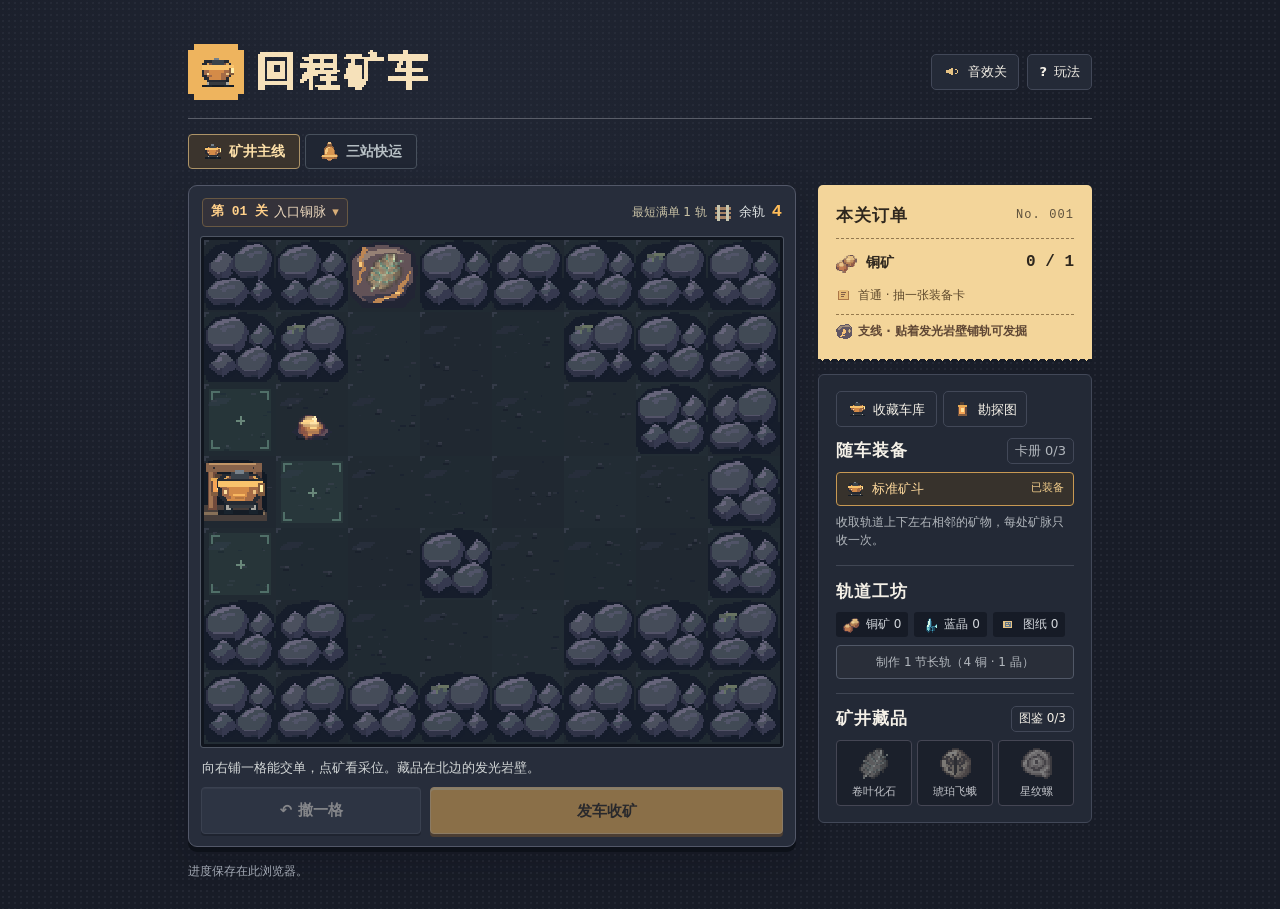
==== outputs/回程矿车.html @ 58f31380 "发布回程矿车手机版与微信双入口" ====
<!doctype html>
<html lang="zh-CN">
<head>
<meta charset="utf-8">
<meta name="viewport" content="width=device-width,initial-scale=1,viewport-fit=cover">
<meta name="theme-color" content="#181c27">
<title>回程矿车 · 像素采矿小游戏</title>
<style>
:root{color-scheme:dark;--bg:#181c27;--panel:#232936;--edge:#424858;--paper:#f3d59a;--ink:#2e271e;--amber:#ffbd59;--muted:#b2b7bd;--soft:#dee2e2;--blue:#81dbe1;--mono:"SFMono-Regular",Consolas,"Liberation Mono",monospace}
*{box-sizing:border-box}
body{margin:0;min-height:100vh;background-color:var(--bg);background-image:radial-gradient(ellipse at 33% 15%,#30384a60,transparent 60%),radial-gradient(#818a9b19 .8px,transparent .8px);background-size:auto,6px 6px;color:#f4f0e7;font:15px/1.55 system-ui,-apple-system,"PingFang SC","Microsoft YaHei",sans-serif}
button{font:inherit;color:inherit;cursor:pointer;-webkit-tap-highlight-color:transparent}
button:focus-visible,canvas[tabindex]:focus-visible{outline:3px solid var(--blue);outline-offset:3px}
button:disabled{cursor:default}
.wrap{max-width:980px;margin:auto;padding:clamp(15px,3vw,40px) clamp(14px,3.3vw,38px) 28px}
.mast{display:flex;align-items:center;gap:18px;justify-content:space-between;margin-bottom:23px;padding-bottom:18px;border-bottom:1px solid #595d68}
.brand{display:flex;align-items:center;gap:12px;min-width:0}
.crest{background:#eeb45e;width:56px;height:56px;display:grid;place-items:center;box-shadow:3px 3px 0 #080b14;clip-path:polygon(0 6px,6px 6px,6px 0,calc(100% - 6px) 0,calc(100% - 6px) 6px,100% 6px,100% calc(100% - 6px),calc(100% - 6px) calc(100% - 6px),calc(100% - 6px) 100%,6px 100%,6px calc(100% - 6px),0 calc(100% - 6px))}
h1{font-weight:900;font-size:clamp(29px,4vw,44px);line-height:1;letter-spacing:.06em;margin:0;white-space:nowrap}
.pixel-title{width:176px;height:44px;display:block;image-rendering:pixelated}
.sr{position:absolute!important;width:1px;height:1px;padding:0;margin:-1px;overflow:hidden;clip-path:inset(50%);white-space:nowrap;border:0}
.nav{display:flex;gap:8px}.quiet{border:1px solid var(--edge);background:#242a37;border-radius:5px;min-height:36px;padding:6px 11px;display:inline-flex;align-items:center;justify-content:center;gap:7px;font-size:13px;line-height:1.2}
button:not(:disabled):hover{filter:brightness(1.12)}button:not(:disabled):active{transform:translateY(1px)}
.icon{width:18px;height:18px;vertical-align:middle;image-rendering:pixelated;flex:none}.crest .icon{width:39px;height:39px}
.layout{display:grid;grid-template-columns:minmax(0,1fr) 274px;grid-template-areas:"board order" "board tools" "board .";gap:15px 22px;align-items:start}
.board-card{grid-area:board;padding:12px;background:#272d3b;border:1px solid #535869;border-radius:9px;box-shadow:0 5px 0 #0d1119,0 12px 34px #090c1430}
.topline{display:flex;align-items:center;gap:10px;justify-content:space-between;margin:0 1px 10px;min-height:29px}
.shift{font-size:13px;display:flex;align-items:center;gap:8px;white-space:nowrap;letter-spacing:.04em}.dot{width:7px;height:7px;background:var(--amber);box-shadow:0 0 7px #ffbd5955}
.rail-count{font-size:13px;color:var(--soft);display:flex;align-items:center;gap:7px}.rail-count b,.number{font-family:var(--mono);font-variant-numeric:tabular-nums}.rail-count b{color:var(--amber);font-size:17px}
.canvas-shell{position:relative;border:3px solid #10151e;outline:1px solid #4e5563;border-radius:2px;overflow:hidden;background:#232837}
#board,#fast-board{width:100%;height:auto;display:block;aspect-ratio:8/7;image-rendering:pixelated;touch-action:none;cursor:crosshair}
.hint{font-size:13px;color:#d4d8d8;margin:11px 1px 9px;line-height:1.5;min-height:20px}.hint.warn{color:#ffc478}
.controls{display:grid;grid-template-columns:minmax(80px,1fr) minmax(132px,1.6fr);gap:9px}
.control{border-radius:4px;min-height:47px;border:1px solid #52596a;background:#363d4d;box-shadow:inset 0 1px 0 #ffffff15,0 2px #161a24;display:flex;align-items:center;justify-content:center;gap:9px;font-weight:700}
.control:disabled{opacity:.46}.primary{background:var(--amber);border-color:#ffd595;color:#2d251b;box-shadow:inset 0 2px 0 #ffe1a0,0 3px 0 #78522a}
.order{grid-area:order;background:var(--paper);color:var(--ink);padding:17px 18px 19px;position:relative;border-radius:5px 5px 0 0;box-shadow:0 3px 0 #0e142040}
.order:after{content:"";position:absolute;left:0;bottom:-4px;width:100%;height:6px;background:linear-gradient(135deg,var(--paper) 25%,transparent 25%) -4px 0,linear-gradient(225deg,var(--paper) 25%,transparent 25%) -4px 0;background-size:8px 8px}
.order-head,.section-head,.inv-row{display:flex;align-items:center;justify-content:space-between;gap:8px}
h2,h3,p{margin:0}h2{font-size:17px;font-weight:800;letter-spacing:.05em}.ticket-no{font:12px var(--mono);letter-spacing:.09em;opacity:.76}
.order-rows{border-top:1px dashed #927951;margin:10px 0 8px;padding-top:8px}.ore-row{display:flex;gap:8px;align-items:center;padding:3px 0;font-size:14px;font-weight:650}.ore-row .number{margin-left:auto;font-size:16px}.ore-row .icon{width:22px;height:22px}.done{color:#285838}
.reward{font-size:12px;color:#5f4a2d;display:flex;gap:7px;align-items:center}.reward .icon{width:15px;height:15px}
.tools{grid-area:tools;background:#232936;border:1px solid var(--edge);border-radius:6px;padding:16px 17px}
.section-head{margin-bottom:8px}.section-head small,.small{font-size:12px;color:var(--muted)}.equip-list{display:flex;flex-direction:column;gap:5px}.equip-item{width:100%;display:flex;align-items:center;gap:8px;line-height:1.35;text-align:left;background:#292f3c;border:1px solid #464d5d;padding:7px 9px;border-radius:4px;font-size:13px}.equip-item[aria-pressed=true]{border-color:#c89953;background:#37322c;color:#ffda9d}.equip-item .state{margin-left:auto;font-size:11px;color:#bcc0c8}.equip-item[aria-pressed=true] .state{color:#f4cf8c}.desc{font-size:12px;color:var(--muted);margin:7px 0 0;min-height:18px}
.workshop{border-top:1px solid #404654;margin-top:15px;padding-top:12px}
.inventory{margin:8px 0;display:flex;flex-wrap:wrap;gap:6px}.stock{display:inline-flex;align-items:center;gap:5px;padding:3px 7px;border-radius:3px;background:#161b26;font-size:12px;color:#d3d7dc}
.forge{padding:7px 9px;min-height:34px;width:100%;border-radius:4px;background:#323947;border:1px solid #515867;font-size:12px}.forge:disabled{color:var(--muted);background:#292e39}.forge+.forge{margin-top:6px}
.footer{margin-top:15px;color:#a2a8b3;font-size:12px;min-height:1em}
dialog{max-width:min(390px,calc(100vw - 30px));width:100%;max-height:85dvh;overflow:auto;background:#282e3b;border:2px solid #797671;color:#f5efdf;padding:22px 24px;border-radius:9px;box-shadow:0 8px 0 #10141c,0 20px 90px #080b15;line-height:1.65}
dialog::backdrop{background:#10141ec9}dialog h2{font-size:22px;color:var(--paper);margin-bottom:10px}dialog p{margin:9px 0;color:#dde0e0;font-size:14px}.modal-actions{margin-top:16px;display:flex;gap:8px}.modal-actions .control{flex:1;min-height:40px;font-size:14px}.modal-icon{width:48px;height:48px;margin:0 0 5px}.modal-icon .icon{width:48px;height:48px}
.finale-scene{--frame:#af8555;--ribbon:#382e2a;--letter:#ffe1a0;margin:0 0 12px;border:1px solid var(--frame);background:var(--ribbon);overflow:hidden;border-radius:3px;box-shadow:0 3px 0 #161b25}
.finale-scene.loss{--frame:#797f91;--ribbon:#292c39;--letter:#d8dcec}
.finale-scene canvas{display:block;width:100%;height:auto;aspect-ratio:5/2;image-rendering:pixelated}
.finale-scene figcaption{display:flex;align-items:center;justify-content:center;gap:12px;padding:4px 10px 5px;border-top:1px solid var(--frame);color:var(--letter);font-size:clamp(17px,4.5vw,21px);font-weight:850;letter-spacing:.14em;line-height:1.35}
.finale-scene figcaption::before,.finale-scene figcaption::after{content:"";width:20px;height:4px;border-block:1px solid var(--frame)}
@media(max-height:690px){dialog:has(.finale-scene) .modal-actions{position:sticky;bottom:0;background:#282e3b;padding-block:6px;box-shadow:0 5px #282e3b}}
.card-reveal{padding:12px;background:#36362f;border:1px solid #c3a168;border-radius:5px;margin:11px 0;color:#ffe4ad}.card-reveal small{color:#d4c8ac;display:block}
@media(min-width:1050px) and (min-height:760px){.wrap{padding-top:44px}}
@media(max-width:760px){.layout{grid-template-columns:minmax(0,1fr) 210px;gap:12px}.tools,.order{padding:12px}.mast{margin-bottom:16px}.board-card{padding:9px}}
@media(max-width:620px){.wrap{max-width:474px;padding:13px 13px 22px}.mast{margin-bottom:11px;padding-bottom:10px;gap:6px}.brand{gap:8px}.crest{width:36px;height:36px}.crest .icon{width:27px;height:27px}.pixel-title{width:120px;height:30px}.nav{gap:4px}.quiet{padding:5px 7px;min-height:34px;font-size:12px}.quiet .icon{width:15px;height:15px}.layout{grid-template-columns:minmax(0,1fr);grid-template-areas:"order" "board" "tools";gap:12px}.order{padding:7px 10px 8px;display:flex;align-items:center;justify-content:space-between;gap:5px}.order-head h2{font-size:14px}.ticket-no{display:none}.order-rows{padding:0;margin:0;border:0;display:flex;gap:11px}.ore-row{gap:3px;padding:0;font-size:12px}.ore-row .icon{width:17px;height:17px}.ore-row .number{font-size:13px}.reward{display:none}.tools{padding:12px}.board-card{padding:8px}.topline{margin-bottom:6px;min-height:24px}.hint{font-size:12px;margin:8px 0}.control{min-height:43px}.footer{margin-top:10px}.workshop{margin-top:10px}.equip-list{display:flex;flex-direction:row;flex-wrap:wrap}.equip-item{width:auto;flex-grow:1}.section-head{margin-bottom:6px}}

.hint-row{display:flex;align-items:center;justify-content:space-between;gap:8px;min-height:39px}.tip-button{background:transparent;color:#eed19b;font-size:12px;border:0;border-bottom:1px dotted #b89769;padding:2px;white-space:nowrap}.stage-switch{min-width:0;display:flex;align-items:center;gap:6px;padding:4px 8px;background:#34323a;color:#efdbc0;border:1px solid #685843;border-radius:4px;text-align:left;line-height:1.4;font-size:13px}
.stage-switch b{font-family:var(--mono);color:#ffd08a;white-space:nowrap}.stage-switch #stage-name{overflow:hidden;text-overflow:ellipsis;white-space:nowrap}.chevron{color:#d8ad77}
#atlas:disabled{opacity:.8}
#modal:has(.stage-list){max-width:min(478px,calc(100vw - 24px))}
.grade-key{display:flex;align-items:center;justify-content:space-between;gap:5px;padding:10px 3px;border-block:1px dashed #5b5c63;margin:8px 0 12px}
.grade-key span{display:flex;align-items:center;gap:3px;color:#e8d9ba;font-size:12px}.grade-key .icon{width:22px;height:22px}
.stage-list{list-style:none;margin:0;padding:0}
.stage-list li{display:grid;grid-template-columns:32px minmax(0,1fr) auto;gap:8px;align-items:center;padding:6px 5px;border-bottom:1px solid #444854}
.stage-list li[aria-current="step"]{background:#494031;box-shadow:inset 3px 0 #ffbc60}
.stage-list .num{font:15px var(--mono);text-align:center;color:#c8ccd0}
.stage-list b{font-size:14px}.stage-list .order-target{display:block;font-size:12px;line-height:1.3;color:#bdc4c8}
.stage-list small{font-size:12px;color:var(--paper)}.stage-list .cleared{color:#99d7b0}
#modal .next-intro{font-size:13px;color:#c8d1d0}
@media(max-width:390px){.stage-switch{font-size:12px;padding:4px 5px;gap:3px}.rail-count{gap:4px}.topline{gap:4px}.grade-key{gap:2px}.grade-key span{gap:1px}.grade-key .icon{width:18px;height:18px}}

.side-order{display:flex;align-items:center;gap:5px;padding-top:7px;margin-top:9px;border-top:1px dashed #967a4d;font-size:12px;font-weight:650;color:#5e4634}.side-order[hidden]{display:none}.side-order.ready{color:#25604c}.side-order .icon{width:17px;height:17px}
.specimen-panel{margin-top:14px;padding-top:11px;border-top:1px solid #404654}.specimen-panel .quiet{min-height:26px;padding:3px 7px;font-size:12px}
.shelf{display:grid;grid-template-columns:repeat(3,1fr);gap:5px}.spec-slot{min-width:0;display:grid;justify-items:center;gap:4px;background:#1b202b;border:1px solid #454654;border-radius:4px;padding:7px 2px 5px;font-size:11px;color:#c1c3c9}
.spec-slot .icon{width:31px;height:31px}.spec-slot.owned{background:#332f2b;border-color:#a18b61;color:#f2dcae}.spec-slot.unknown .icon,.spec-entry.unknown .icon{filter:grayscale(.8);opacity:.5}
.spec-entry{display:grid;grid-template-columns:44px 1fr;align-items:center;gap:12px;margin:10px 0;padding:10px 12px;border:1px solid #535361;background:#272d37;border-radius:5px}.spec-entry .icon{width:42px;height:42px}.spec-entry b{color:#efdab0}.spec-entry p{margin:2px 0;font-size:12px}.spec-entry .small{font-size:11px}
.dig-display{position:relative;display:grid;min-height:124px;place-items:center;overflow:hidden;margin:12px 0;background:radial-gradient(ellipse at center,#514337 0,#322f34 48%,#1b202c 85%);border:1px solid #726047;border-radius:4px}.dig-display::before,.dig-display::after{content:"";position:absolute;pointer-events:none;inset:8px;border-block:1px dashed #aa89632e}.dig-display::after{inset:14px 8px;border:0;border-inline:1px dashed #aa89632e}.dig-display .icon{width:80px;height:80px;filter:drop-shadow(0 6px 0 #0e101c80)}
.dig-meter{position:relative;margin:20px 2px 13px;height:23px;background:repeating-linear-gradient(to right,#454957 0 1px,#1b202b 1px 10%);border:1px solid #646875;border-radius:2px}
.dig-band{position:absolute;top:0;bottom:0;border-inline:2px solid #ffe5a4;background:repeating-linear-gradient(125deg,#b68445 0 4px,#806141 4px 7px)}
.dig-needle{position:absolute;z-index:1;top:-5px;bottom:-4px;width:3px;margin-left:-1.5px;background:#e8ffff;box-shadow:0 0 4px #62c6dd}.dig-needle::before{content:"";position:absolute;left:-3.5px;top:-3px;border-top:7px solid #caffff;border-left:5px solid transparent;border-right:5px solid transparent}
.dig-meter[data-hit="true"] .dig-band{background-color:#d9b35f}
.aim-control{display:flex;gap:6px}.aim-control button{flex:1}
.stage-list .visit{min-height:28px;padding:4px 6px;font-size:11px;display:inline-flex}
@media(max-width:620px){.order:has(.side-order:not([hidden])){display:grid;grid-template-columns:1fr auto;row-gap:0}.side-order{grid-column:1/-1;padding-top:4px;margin-top:4px;font-size:11px}.side-order .icon{width:14px;height:14px}.spec-slot .icon{width:26px;height:26px}.specimen-panel{margin-top:10px}.dig-display{min-height:97px}}
@media(prefers-reduced-motion:reduce){*{scroll-behavior:auto}}
[hidden]{display:none!important}
.mode-bar{display:flex;align-items:center;gap:5px;margin:-8px 0 16px}.mode-bar button{min-height:35px;padding:5px 14px;border:1px solid #48515d;border-radius:4px;background:#202633;color:#b7c0c5;font-size:14px;font-weight:650;display:flex;align-items:center;gap:7px}.mode-bar button[aria-pressed=true]{border-color:#ad9468;background:#3b342d;color:#ffe2aa}.mode-bar .icon{width:19px;height:19px}
.fast-top .fast-station{display:flex;align-items:center;gap:9px;font-size:14px}.fast-station span{color:#dfc690;font:650 12px var(--mono);border:1px solid #665e50;padding:2px 5px;background:#2b2a2a}.fast-clock{margin:0 0 9px;display:flex;gap:8px;align-items:center;font-size:12px;color:#bfc7cd}.fast-clock b{font:700 14px var(--mono);color:#f8cc88}.clock-track{height:5px;flex:1;background:#151b25;border-radius:1px;overflow:hidden}.clock-track i{display:block;height:100%;width:100%;background:repeating-linear-gradient(90deg,#d7ae6f 0 8px,#856d49 8px 10px);transform-origin:left}.fast-clock.urgent b{color:#ffb198}.fast-clock.urgent .clock-track i{background:#f09675}
#fast-go{font-size:15px}.fast-order .fast-quote{font-size:13px;color:#664c2f;display:flex;justify-content:space-between;border-top:1px dashed #9b7f57;padding-top:8px;gap:8px}.fast-quote b{font:700 16px var(--mono)}.fast-ledger .quiet{min-height:28px}
.fast-accounts{display:grid;grid-template-columns:1fr 1fr;gap:9px;margin:10px 0}.fast-accounts>div{background:#1d2430;padding:8px 11px;border:1px solid #444a56;border-radius:4px}.fast-accounts span{display:block;font-size:12px;color:#aebbc3}.fast-accounts strong{font:750 28px/1.3 var(--mono);color:#dce3e2}.fast-accounts .held{border-color:#8e7550}.fast-accounts .held strong{color:#ffcf88}.fast-record{display:flex;justify-content:space-between;color:#c6cbcc;font-size:12px}.fast-bonus{margin:11px 0 5px;font-size:13px;border-top:1px solid #494c57;padding-top:8px;color:#e8cf9e}
#fast-dialog{max-width:min(430px,calc(100vw - 26px))}#fast-dialog h2{margin:0 0 10px}#fast-dialog p{line-height:1.5}.fast-ticket{border:1px dashed #9a8055;background:#37332e;padding:10px 13px;border-radius:4px;margin:8px 0}.fast-ticket b{color:#ffce89}.fast-ticket .manifest{font-size:13px;color:#dbd0bd}
.fast-item{display:flex;align-items:center;gap:10px;width:100%;padding:10px;text-align:left;background:#2c3540;border:1px solid #515e69;border-radius:5px;margin:7px 0}.fast-item b{display:block;color:#ffe4ae;font-size:14px}.fast-item small{display:block;color:#c5cdd1;font-size:12px}.fast-item>.icon{width:35px;height:35px}.fast-item .action{color:#edc28a;margin-left:auto;font-size:12px;white-space:nowrap}.fast-item:disabled{opacity:.68}.fast-choice{margin:10px 0}.fast-choice h3{font-size:14px;font-weight:650;color:#d1dada}
@media(max-width:620px){.mode-bar{margin:0 0 10px}.mode-bar button{padding:4px 10px;min-height:29px;font-size:12px}.mode-bar .icon{width:16px;height:16px}.fast-clock{margin-bottom:6px}.fast-order{display:grid;grid-template-columns:1fr auto;gap:0 4px}.fast-order .fast-quote{grid-column:1/-1;margin-top:4px;padding-top:4px;font-size:11px}.fast-quote b{font-size:12px}.fast-top .fast-station{font-size:12px}.fast-bonus,.fast-accounts{margin:6px 0}.fast-item{padding:8px}.fast-item .icon{width:30px;height:30px}}
.steel-find{display:flex;align-items:center;gap:9px;padding:8px 9px;margin:8px 0;background:#273a39;border:1px solid #55716a;border-radius:4px}.steel-find .icon{width:30px;height:30px}.steel-find b,.steel-find small{display:block}.steel-find b{color:#c5e1cc;font-size:14px}.steel-find small{color:#c4cccc;font-size:12px}.steel-line{margin-top:4px;color:#a7d3bd}
#campaign-yard{margin-left:auto}
.jade-counter,.jade-receipt{display:flex;align-items:center;gap:14px;background:#223a36;border:1px solid #568577;border-radius:4px;color:#d8f2da}
.jade-counter{justify-content:center;gap:26px;min-height:100px;padding:10px;background:radial-gradient(ellipse at 35% 70%,#456358,#233b39 60%,#1e3332)}
.jade-counter .icon{width:68px;height:68px;filter:drop-shadow(2px 5px 0 #162725)}.jade-counter small,.jade-receipt small{display:block}.jade-counter strong{font:800 32px/1.25 var(--mono);color:#ffe4a8}.jade-counter em{font:600 14px system-ui}
.jade-odds{padding:0;margin:10px 0;display:grid;grid-template-columns:repeat(4,1fr);gap:4px;list-style:none}.jade-odds li{padding:5px 2px;text-align:center;background:#1d2a2e;border-block:1px solid #4c6864}.jade-odds b,.jade-odds span{display:block;font-size:13px}.jade-odds span{font:12px/1.5 var(--mono);color:#afcbbc}
#fast-dialog .jade-foot{font-size:12px;color:#bac9c3}.jade-receipt{padding:7px 10px;gap:9px}.jade-receipt .icon{width:32px;height:32px}.jade-receipt small{color:#bcdbcd;font-size:12px}
@media(prefers-reduced-motion:no-preference){.jade-receipt .icon{animation:jade-reveal .45s ease-out}@keyframes jade-reveal{0%{transform:scale(.78) rotate(-12deg)}65%{transform:scale(1.1) rotate(4deg)}100%{transform:none}}}
.yard-tabs{display:flex;gap:5px}.yard-tabs button{border:1px solid #536368;border-radius:3px;background:#222b32;padding:6px 12px;font-weight:700}.yard-tabs [aria-pressed=true]{color:#ffdea0;background:#493a2e;border-color:#ba965d}
#fast-dialog .yard-summary,#fast-dialog .album-stats{font-size:13px;color:#c6d0d1}.yard-summary strong{color:#f7d79a}
.vehicle-grid{display:grid;grid-template-columns:repeat(2,minmax(0,1fr));gap:6px}.vehicle-card{display:grid;align-content:start;justify-items:center;gap:2px;padding:5px 6px 7px;border:1px solid #59616a;background:#252d37;border-radius:4px;line-height:1.3}
.vehicle-card canvas{display:block;width:80px;height:54px;object-fit:contain;image-rendering:pixelated}.vehicle-card b{font-size:14px;color:#e6e9e5}.vehicle-card small{font-size:11px;color:#c2c8c9}.vehicle-card[aria-pressed=true]{background:#39372f;border-color:#d2af72}.vehicle-card[aria-pressed=true] small{color:#ffdb98}
.album-label{font-size:14px;color:#f4d69d;margin:10px 0 4px}.album-grid{display:grid;grid-template-columns:1fr 1fr;gap:4px;margin:0;padding:0;list-style:none}.album-grid li{display:grid;grid-template-columns:24px 1fr;column-gap:6px;padding:6px;border:1px solid #455059;background:#232d32;align-items:center;border-radius:3px}.album-grid .icon{grid-row:span 2;width:24px;height:24px}.album-grid b{font-size:12px}.album-grid span{font-size:11px;color:#c1c9c7}.album-grid .unseen .icon{filter:grayscale(1);opacity:.5}
@media(max-width:620px){.fast-order .order-rows{gap:5px}.fast-order .ore-row{white-space:nowrap}.fast-order .ore-row .number{min-width:4.6em;text-align:right}.fast-order .order-head{white-space:nowrap}}
@media(max-width:365px){.fast-order .order-rows{gap:4px}.fast-order .ore-row{font-size:11px;gap:2px}.fast-order .ore-row .number{font-size:11px}.fast-order .ore-row .icon{width:14px;height:14px}.mode-bar button{padding-inline:8px}}
.ledger-links,.next-stop-header{display:flex;align-items:center;gap:5px}.next-stop-header{justify-content:space-between}
.ledger-links .quiet,.next-stop-header .quiet,#campaign-scout{min-height:30px;padding:4px 9px}
#fast-dialog .new-model{margin:6px 0;padding-left:8px;border-left:2px solid #dbb875;color:#f4d49a;font-size:12px}

#fast-dialog:has(#scout-panel){width:min(460px,calc(100vw - 24px));max-width:calc(100vw - 24px);max-height:min(92dvh,740px);padding:15px 17px}
#fast-dialog:has(#scout-panel) h2{font-size:20px;margin:0 0 8px}
#fast-dialog:has(#scout-panel) .modal-actions{position:sticky;bottom:0;z-index:1;margin-top:9px;background:#282e3b;box-shadow:0 2px 0 3px #282e3b}
#scout-panel h3{font-size:14px;font-weight:700;line-height:1.4;color:#f6e2bd}
.scout-toolbar,.scout-tabs,.scout-wallet,.scout-stats,.scout-stats>span,.scout-gear-list,.scout-legend,.scout-legend li{display:flex;align-items:center}
.scout-toolbar{justify-content:space-between;gap:8px;padding-bottom:9px;border-bottom:1px solid #525462}
.scout-tabs{gap:3px;background:#202632;border:1px solid #484d5b;border-radius:5px;padding:3px}
.scout-tabs button{font-size:13px;font-weight:650;line-height:1.3;background:transparent;color:#c4c7cb;border:1px solid transparent;border-radius:3px;padding:6px 10px}
.scout-tabs button[aria-selected=true]{background:#423c33;color:#ffdfa3;border-color:#89734f}
.scout-wallet{gap:4px;font-size:12px;color:#dfcfad;white-space:nowrap}.scout-wallet b{font-family:var(--mono)}
.scout-icon{width:18px;height:18px;image-rendering:pixelated;vertical-align:middle;flex:none}
.scout-stage{margin:8px 0 6px}.scout-stats{flex-wrap:wrap;gap:1px 12px;font-size:12px;line-height:1.4;color:#d8dcda}
.scout-stats>span{gap:3px}.scout-stats .scout-icon,.scout-detail .scout-icon{width:15px;height:15px}
.scout-chart{display:flex;justify-content:center;border:1px solid #4d5563;background:#1c2330;border-radius:3px;overflow:hidden}
#scout-map{display:block;width:min(100%,320px,42dvh);height:auto;aspect-ratio:8 / 7;image-rendering:pixelated}
.scout-legend{flex-wrap:wrap;gap:2px 10px;margin:6px 0 9px;padding:0;list-style:none}
.scout-legend li{gap:3px;font-size:11px;line-height:1.35;color:#c2ccce}.scout-legend .scout-icon{width:14px;height:14px}
.scout-wall-dot{margin:0 2px;width:10px;height:9px;background:#646474;border:1px solid #9090a2;box-shadow:inset -2px -2px #464858;clip-path:polygon(20% 0,70% 0,100% 30%,90% 80%,70% 100%,0 80%,0 30%)}
.scout-action{border-top:1px solid #49505a;padding-top:7px}.scout-gear-list{gap:5px;flex-wrap:wrap;margin-top:5px}
.scout-gear.quiet{min-height:34px;font-size:12px;gap:5px;padding:4px 8px;justify-content:flex-start;text-align:left}
.scout-gear b,.scout-gear small{display:block}.scout-gear b{font-size:12px;font-weight:650}.scout-gear small{margin-top:1px;color:#bec7c7;font-size:10px}.scout-gear[aria-pressed=true]{border-color:#ac9162;color:#ffe0a7;background:#38372f}
.scout-upgrades{display:grid;grid-template-columns:1fr 1fr;gap:7px;margin:5px 0}
.scout-upgrade{display:flex;align-items:center;justify-content:center;gap:6px;padding:5px 7px;border:1px solid #67716e;border-radius:4px;background:#303c3e;text-align:left}
.scout-upgrade .scout-icon{width:22px;height:22px}.scout-upgrade b{display:block;color:#f2debd;font-size:13px}.scout-upgrade small{display:block;color:#c9d0ca;font-size:11px}
#fast-dialog .scout-detail,#fast-dialog .scout-source,#fast-dialog .scout-feedback{font-size:12px;margin:5px 0 0;line-height:1.4;color:#c5cdcf}
#fast-dialog .scout-source{color:#aeb8be}#fast-dialog .scout-feedback{color:#f8d393}
.scout-sealed,.scout-empty{text-align:center;padding:18px 0 13px}
.scout-sealed>.scout-icon,.scout-empty>.scout-icon{width:34px;height:34px;margin-bottom:4px}
#fast-dialog .scout-sealed p,#fast-dialog .scout-empty p{font-size:13px;margin:5px 0 12px}
#scout-spend{margin:auto;padding:7px 14px;min-height:37px;font-size:13px}
@media(max-height:640px){#scout-map{width:min(100%,285px,38dvh)}#fast-dialog:has(#scout-panel){padding:10px 13px}.scout-legend{margin:3px 0 5px}}
@media(max-width:370px){.scout-tabs button{padding:6px}.scout-toolbar{gap:4px}.scout-legend{gap:2px 7px}}

.pit-links{display:flex;gap:6px;margin-bottom:10px}
.pit-links #campaign-yard{margin-left:0}
.pit-links .mobile-link{display:none}
@media (max-width:620px){
  html{-webkit-text-size-adjust:100%;text-size-adjust:100%}
  body{min-height:100vh;min-height:100dvh;background-color:#151d23;background-image:radial-gradient(ellipse at top,#2f403e70,transparent 52%),repeating-linear-gradient(135deg,transparent 0 8px,#839b9208 8px 9px)}
  .wrap{max-width:496px;padding:0 10px 22px;padding:max(0px,env(safe-area-inset-top)) max(10px,env(safe-area-inset-right)) max(22px,env(safe-area-inset-bottom)) max(10px,env(safe-area-inset-left))}
  .mast{height:48px;margin:0;padding:0;border:0;gap:5px}
  .brand{gap:7px}.crest{width:30px;height:30px;background:#d8a45e;box-shadow:none}.crest .icon{width:25px;height:25px}.pixel-title{width:112px;height:28px}
  .nav{gap:0}.nav .quiet{background:transparent;border:0;color:#cad4ca;min-height:44px;padding:0 7px;gap:4px;font-size:12px}.nav #help{padding-right:2px}.nav b{display:grid;place-items:center;width:15px;height:15px;border-radius:50%;border:1px solid #9db3aa;font:700 11px/1 var(--mono);color:#d3dfd6}
  .mode-bar{display:grid;grid-template-columns:1fr 1fr;gap:3px;margin:0 0 7px;padding:2px;border:1px solid #4b5957;background:#172021;border-radius:7px}
  .mode-bar button{position:relative;justify-content:center;min-height:40px;gap:7px;border:1px solid transparent;border-radius:4px;background:transparent;font-size:14px;color:#b3c0bc}
  .mode-bar button[aria-pressed="true"]{background:linear-gradient(#455045,#333f39);border-color:#77775b;box-shadow:inset 0 1px #9b966247;color:#ffe3ac}
  .mode-bar button[aria-pressed="true"]::after{content:"";width:17px;height:2px;position:absolute;bottom:2px;background:#e3af67}
  .layout{gap:8px}
  .order,.order:has(.side-order:not([hidden])),.fast-order{--paper:#f1d39b;display:grid;grid-template-columns:minmax(69px,1fr) auto;align-items:center;gap:0 2px;padding:5px 9px 6px;border-left:4px solid #c6995e;border-radius:4px 4px 0 0;background:linear-gradient(105deg,#f6dca7,#eccb91);box-shadow:none}
  .order::after{height:4px;bottom:-3px;background-size:7px 7px}
  .order-head{display:flex;align-items:center;justify-content:flex-start;gap:6px}.order-head h2{font-size:13px;line-height:20px;letter-spacing:.02em;white-space:nowrap}
  .ticket-no{font-size:10px;white-space:nowrap;letter-spacing:0;display:none}
  .order-rows,.fast-order .order-rows{display:flex;justify-content:flex-end;align-items:center;gap:9px;white-space:nowrap}
  .order .ore-row,.fast-order .ore-row{display:grid;grid-template-columns:16px auto 4.15em;align-items:center;gap:2px;font-size:12px;line-height:20px;white-space:nowrap}
  .order .ore-row .icon{width:16px;height:16px}
  .order .ore-row .number,.fast-order .ore-row .number{margin:0;min-width:0;text-align:right;white-space:nowrap;font:700 12px/20px var(--mono);letter-spacing:-.32px}
  .side-order,.fast-order .fast-quote{grid-column:1/-1;display:flex;align-items:center;min-height:20px;margin:2px 0 0;padding:2px 0 0;border-top:1px dashed #aa8756;font:550 11px/16px system-ui,sans-serif;color:#654f35}
  .side-order .icon{width:14px;height:14px}.fast-quote b{font:700 12px/16px var(--mono)}
  .board-card{min-width:0;border:1px solid #52605e;border-radius:7px;padding:0 6px 7px;background:linear-gradient(120deg,#2d373a,#263038 77%);box-shadow:inset 0 1px #82908846,0 2px #10171c}
  .topline{height:39px;min-height:39px;margin:0;gap:4px}
  .stage-switch{min-height:36px;gap:6px;padding:0 3px;border:0;background:transparent;font-size:13px;color:#e9ece1}.stage-switch b,.fast-station span{border:1px solid #8e7655;border-radius:2px;background:#3a3830;color:#f9d49b;font:650 11px/18px var(--mono);padding:0 4px}
  .rail-count{gap:4px;white-space:nowrap;font-size:12px;line-height:18px}.rail-count .icon{width:15px;height:15px}.rail-count b{min-width:1.1em;font:750 17px/1 var(--mono);text-align:center}.rail-count #par{margin-right:2px}
  .fast-top .fast-station{padding-left:3px;gap:6px;font-size:13px}
  .fast-clock{height:19px;margin:-2px 1px 2px;gap:6px;font-size:11px}.fast-clock b{flex:0 0 2.5em;text-align:right;font-size:12px}.clock-track{height:4px}
  .canvas-shell{border:2px solid #101a20;outline-color:#596564;background:#1f282d;border-radius:2px;margin:0 auto}
  .hint-row,#fast-note{height:44px;min-height:44px}
  .hint-row{gap:4px}.hint-row .hint,#fast-note{margin:0;color:#d0d9d3;font-size:12px;line-height:16px;letter-spacing:0}
  .hint-row .hint{min-height:0}.hint.warn{color:#ffd39e}#fast-note{display:flex;align-items:center}
  .tip-button{align-self:stretch;padding:0 3px;border:0;text-decoration:underline dotted #a99577;text-underline-offset:4px}
  .controls{grid-template-columns:minmax(76px,.78fr) minmax(0,1.68fr);gap:6px}
  .control{min-height:46px;border-radius:4px;font-size:14px}.controls .control{border-color:#61706f;background:#354346;box-shadow:inset 0 1px #82929140,0 2px #172226}
  .controls .primary{background:linear-gradient(#ffc979,#efad54);color:#332a1a;border-color:#ffdb9e;box-shadow:inset 0 1px #ffe4ac,0 2px #986735;font-weight:750}
  .controls .primary:disabled{opacity:1;color:#c9c5b2;background:#514b3c;border-color:#726951;box-shadow:inset 0 1px #a08f6430,0 2px #272a28}
  .tools{border:1px solid #414e4e;border-radius:6px;background:#222c30;padding:0 9px 10px;min-width:0}
  .pit-links{display:grid;grid-template-columns:1fr 1fr 1fr;gap:2px;margin:0 -4px 8px;padding:1px 0;border-bottom:1px solid #434e4d}
  .pit-links .mobile-link,.pit-links button,.fast-ledger .pit-links button,.pit-links #campaign-scout{display:flex;align-items:center;justify-content:center;gap:4px;min-height:44px;padding:0 2px;border:0;color:#d4dece;background:transparent;text-decoration:none;font:600 13px/1.2 system-ui,sans-serif}
  .pit-links .icon{width:18px;height:18px}.tools h2{font-size:15px}.tools .equip-item,.forge,.specimen-panel .quiet,.modal-actions .control,.yard-tabs button{min-height:44px}
  .workshop,#fast-account-book{scroll-margin-top:8px}
  dialog,#fast-dialog{max-height:86vh;max-height:calc(100dvh - max(26px,env(safe-area-inset-top)) - max(26px,env(safe-area-inset-bottom)));padding:17px 15px;border-color:#87806b;border-radius:7px;overscroll-behavior:contain}
  .stage-list .visit{min-height:40px}.footer{font-size:11px}
}
@media (min-width:384px) and (max-width:620px){.ticket-no{display:inline}.wrap{padding-inline:max(12px,env(safe-area-inset-left)) max(12px,env(safe-area-inset-right))}}
@media (max-width:360px){
  .wrap{padding-left:max(6px,env(safe-area-inset-left));padding-right:max(6px,env(safe-area-inset-right))}
  .mast{height:44px}.pixel-title{width:100px;height:25px}.mode-bar{margin-bottom:5px}.order,.order:has(.side-order:not([hidden])),.fast-order{padding-inline:6px;grid-template-columns:minmax(60px,1fr) auto}
  .order-rows,.fast-order .order-rows{gap:4px}.order .ore-row,.fast-order .ore-row{grid-template-columns:14px auto 4.1em;gap:1px;font-size:11px}.order .ore-row .icon{width:14px;height:14px}.order .ore-row .number{font-size:11px}
  .topline{height:35px;min-height:35px}.layout{gap:7px}.hint-row,#fast-note{min-height:40px;height:40px}.control{min-height:44px}.pit-links button,.pit-links .mobile-link{font-size:12px}
}
@media (max-width:620px) and (max-height:710px) and (orientation:portrait){
  .canvas-shell{width:100%;max-width:calc(114.2857vh - 311px);max-width:calc(114.2857dvh - 311px)}
}

#launch,#fast-go{flex-direction:column;gap:1px;line-height:1.2;padding-block:3px}
.dispatch-detail{font-size:11px;line-height:1.2;font-weight:600;letter-spacing:.03em}
.controls .primary[data-dispatch="short"]{color:#ffe7d3;background:linear-gradient(#805847,#6e4a3e);border-color:#b68b71;box-shadow:inset 0 1px #d2a08b55,0 2px #432f2b}
.controls .primary[data-dispatch="ready"] .dispatch-detail{color:#62451b}
dialog .route-review{border-left:2px solid #ca9f66;padding:2px 0 2px 8px;color:#f6d8a1;font-size:13px}

</style></head>
<body><div class="wrap"><header class="mast"><div class="brand"><span class="crest" aria-hidden="true"><canvas class="icon" data-icon="cart"></canvas></span><h1><span class="sr">回程矿车</span><canvas class="pixel-title" id="title-art" width="80" height="20" aria-hidden="true"></canvas></h1></div><nav class="nav" aria-label="游戏设置"><button class="quiet" id="audio"><canvas class="icon" data-icon="audio" aria-hidden="true"></canvas><span>音效关</span></button><button class="quiet" id="help"><b aria-hidden="true">?</b> 玩法</button></nav></header>
<nav class="mode-bar" aria-label="游玩模式"><button id="campaign-tab" aria-pressed="true" aria-controls="campaign-view"><canvas class="icon" data-icon="cart" aria-hidden="true"></canvas>矿井主线</button><button id="express-tab" aria-pressed="false" aria-controls="express-view"><canvas class="icon" data-icon="bell" aria-hidden="true"></canvas>三站快运</button></nav>
<main class="layout" id="campaign-view">
<section class="board-card" aria-label="矿井地图"><div class="topline"><button class="stage-switch" id="atlas" title="查看关卡手册" aria-label="查看关卡手册"><b id="shift"></b><span id="stage-name"></span><span class="chevron" aria-hidden="true">▾</span></button><span class="rail-count"><span id="par" title="用最少的轨道完成订单，可获得本关金轨章" style="font-size:12px;color:#c9c2a6"></span><canvas class="icon" data-icon="rail" aria-hidden="true"></canvas>余轨 <b id="rails"></b></span></div>
<div class="canvas-shell"><canvas id="board" width="256" height="224" tabindex="0" aria-label="矿井地图。方向键铺轨，退格键撤轨，空格发车。"></canvas></div>
<div class="hint-row"><p id="hint" class="hint" role="status" aria-live="polite"></p><button id="route-tip" class="tip-button" hidden>路线提示</button></div>
<div class="controls"><button id="undo" class="control">↶ 撤一格</button><button id="launch" class="control primary"><span aria-hidden="true">◀</span> 发车收矿</button></div></section>
<section class="order" aria-label="本关订单"><div class="order-head"><h2>本关订单</h2><span id="order-no" class="ticket-no"></span></div><div class="order-rows" id="order-rows"></div><p class="reward"><canvas class="icon" data-icon="card" aria-hidden="true"></canvas>首通 · 抽一张装备卡</p><p id="side-order" class="side-order" hidden></p></section>
<section class="tools" aria-label="装备与工坊">
<nav class="pit-links" aria-label="矿井设施"><button type="button" class="mobile-link" onclick="document.getElementById('rail-workshop').focus();document.getElementById('rail-workshop').scrollIntoView({block:'start'})"><canvas class="icon" data-icon="rail" aria-hidden="true"></canvas>轨道工坊</button><button class="quiet" id="campaign-yard"><canvas class="icon" data-icon="cart" aria-hidden="true"></canvas>收藏车库</button><button id="campaign-scout" class="quiet"><canvas class="icon" data-icon="lamp" aria-hidden="true"></canvas>勘探图</button></nav><div class="section-head"><h2>随车装备</h2><small id="card-count"></small></div><div id="equip" class="equip-list"></div><p class="desc" id="equip-desc"></p><div class="workshop" id="rail-workshop" tabindex="-1"><div class="section-head"><h2>轨道工坊</h2></div><div id="stock" class="inventory"></div><button id="craft" class="forge"></button><button id="redeem" class="forge" hidden></button></div><div class="specimen-panel"><div class="section-head"><h2>矿井藏品</h2><button id="museum" class="quiet" aria-label="打开矿井藏品册">图鉴</button></div><div id="shelf" class="shelf"></div></div></section>
</main><p class="footer" id="save-status"></p>
<main id="express-view" class="layout fast-layout" hidden aria-label="三站快运">
<section class="board-card" aria-label="快运矿区">
<div class="topline fast-top"><div class="fast-station"><span id="fast-stage"></span><b id="fast-name"></b></div><div class="rail-count"><canvas class="icon" data-icon="rail" aria-hidden="true"></canvas>余轨 <b id="fast-rails"></b></div></div>
<div class="fast-clock"><span id="fast-time-label">发车铃</span><b id="fast-time"></b><div class="clock-track"><i id="fast-time-bar"></i></div></div>
<div class="canvas-shell"><canvas id="fast-board" width="320" height="280" tabindex="0" aria-label="三站快运地图，方向键铺轨，退格撤轨，空格发车"></canvas></div>
<p class="hint" id="fast-note" role="status"></p><div class="controls"><button id="fast-undo" class="control">↶ 撤一格</button><button id="fast-go" class="control primary"></button></div></section>
<section class="order fast-order"><div class="order-head"><h2>快运货单</h2><span id="fast-no" class="ticket-no"></span></div><div id="fast-ores" class="order-rows"></div><div class="fast-quote"><span>本车货价</span><b id="fast-quote"></b></div></section>
<section class="tools fast-ledger"><nav class="pit-links" aria-label="货运设施"><button type="button" class="mobile-link" onclick="document.getElementById('fast-account-book').focus();document.getElementById('fast-account-book').scrollIntoView({block:'start'})"><canvas class="icon" data-icon="coin" aria-hidden="true"></canvas>货款账本</button><button class="quiet" id="fast-yard"><canvas class="icon" data-icon="cart" aria-hidden="true"></canvas>收藏车库</button><button class="quiet" id="fast-scout"><canvas class="icon" data-icon="lamp" aria-hidden="true"></canvas>勘探图</button></nav>
<div class="section-head" id="fast-account-book" tabindex="-1"><h2>货款账本</h2></div>
<div class="fast-accounts"><div class="held"><span>随车货款</span><strong id="fast-pot">0</strong></div><div><span>已落袋</span><strong id="fast-coins">0</strong></div></div>
<div class="fast-record"><span>单趟最高</span><span id="fast-best"></span></div>
<div id="fast-bonus" class="fast-bonus"></div><p class="desc" id="fast-save"></p></section></main>

</div><dialog id="modal" aria-labelledby="modal-title"><div id="modal-inner"></div></dialog>
<dialog id="fast-dialog" aria-labelledby="fast-dialog-title"><div id="fast-dialog-inner"></div></dialog>
<script>
/* 回程矿车 · 十班手工矿图
   . 空地 / # 岩壁 / c、C、O 为 1、2、3 铜 / k、K、Q 为 1、2、3 晶。
   起点 (0, 3)。par 为标准矿斗按地形计费后的最短满单轨耗。 */
(() => {
  'use strict';

  const relics = [
    { id: 'fern', name: '卷叶化石', description: '叶尖蜷成一圈，细小的叶脉留在石面上。' },
    { id: 'amber', name: '琥珀飞蛾', description: '一对薄翅封在金色树脂里，还能看见翅上的纹路。' },
    { id: 'shell', name: '星纹螺', description: '螺壳里散着一圈白色星点，记录着这座山曾经的海底。' },
  ];

  const stages = [
    {
      name: '入口铜脉',
      tip: '向右一格就能交单。若想带回卷叶化石，从铜矿右侧绕到北面的岩壁。',
      order: { copper: 1, crystal: 0 },
      budget: 4,
      par: 1,
      rubble: [],
      relic: { x: 2, y: 0, id: 'fern' },
      rows: [
        '########',
        '##...###',
        '.c....##',
        '.......#',
        '...#...#',
        '##...###',
        '########',
      ]
    },
    {
      name: '双铜岔口',
      tip: '两块铜矿分居小径两边，从站台向右铺轨。',
      order: { copper: 2, crystal: 0 },
      budget: 5,
      par: 2,
      rubble: [],
      relic: null,
      rows: [
        '####...#',
        '.#......',
        '.c..##.#',
        '......##',
        '..c...#.',
        '##..c...',
        '##....##',
      ]
    },
    {
      name: '初见蓝晶',
      tip: '站台东侧的碎岩要用两节轨。穿过去，转向北边的蓝晶。',
      order: { copper: 2, crystal: 1 },
      budget: 6,
      par: 4,
      rubble: [{ x: 1, y: 3 }],
      relic: null,
      rows: [
        '##....##',
        '..k...#.',
        '...c....',
        '.....##.',
        '.c..#..#',
        '..#...c.',
        '##....##',
      ]
    },
    {
      name: '铜簇拐角',
      tip: '先走东侧可以贴近藏着琥珀的岩柱，再从铜矿簇东边转向北。',
      order: { copper: 3, crystal: 1 },
      budget: 7,
      par: 5,
      rubble: [{ x: 1, y: 1 }, { x: 4, y: 1 }],
      relic: { x: 3, y: 3, id: 'amber' },
      rows: [
        '.ck..###',
        '......#.',
        '.C..#...',
        '...##...',
        '...#...c',
        '.#..k...',
        '##....##',
      ]
    },
    {
      name: '绕柱矿巷',
      tip: '中央硬岩挡住直路。它的下方有一格碎岩，经过时多留一节轨。',
      order: { copper: 4, crystal: 1 },
      budget: 8,
      par: 6,
      rubble: [{ x: 1, y: 4 }, { x: 2, y: 2 }],
      relic: null,
      rows: [
        '.#...#..',
        '...#...#',
        '.C.k...#',
        '..#.c...',
        '.....#..',
        '..c..#..',
        '#...###.',
      ]
    },
    {
      name: '蓝晶矿窝',
      tip: '直过下层碎岩可以多收铜。沿南壁绕开它，能捎回星纹螺。',
      order: { copper: 4, crystal: 2 },
      budget: 9,
      par: 7,
      rubble: [{ x: 2, y: 5 }, { x: 3, y: 1 }],
      relic: { x: 5, y: 6, id: 'shell' },
      rows: [
        '#....#..',
        '..#...k.',
        '...c..##',
        '.##..#..',
        '.C..K...',
        '...C..#.',
        '#....#..',
      ]
    },
    {
      name: '悬壁双层',
      tip: '上层捷径要穿碎岩。也可从铜矿簇东侧走下层，绕到藏化石的岩壁旁。',
      order: { copper: 5, crystal: 2 },
      budget: 9,
      par: 8,
      rubble: [{ x: 6, y: 4 }, { x: 3, y: 3 }, { x: 2, y: 1 }],
      relic: { x: 6, y: 3, id: 'fern' },
      rows: [
        '..##....',
        '.#....K.',
        '..c.C...',
        '....#.#.',
        '.C......',
        '..#.#.c.',
        '##...#..',
      ]
    },
    {
      name: '赤铜穹顶',
      tip: '取到上层富铜后穿过碎岩。想捎回琥珀，就从蓝晶矿簇北边往上绕。',
      order: { copper: 6, crystal: 2 },
      budget: 10,
      par: 9,
      rubble: [{ x: 0, y: 1 }, { x: 3, y: 1 }, { x: 0, y: 4 }],
      relic: { x: 5, y: 0, id: 'amber' },
      rows: [
        '.O..##..',
        '....c...',
        '..C...#.',
        '..#..K..',
        '..##..#.',
        '.c......',
        '#..#.##.',
      ]
    },
    {
      name: '深蓝裂隙',
      tip: '铜矿簇和小铜在下层。最后从东边靠近蓝晶富矿，恰好能碰到藏螺的岩壁。',
      order: { copper: 6, crystal: 3 },
      budget: 10,
      par: 10,
      rubble: [{ x: 2, y: 2 }, { x: 2, y: 3 }, { x: 1, y: 5 }],
      relic: { x: 7, y: 4, id: 'shell' },
      rows: [
        '.##....#',
        '...#..c.',
        '.O...###',
        '...#..Q.',
        '.#.....#',
        '.......#',
        '..C.c#..',
      ]
    },
    {
      name: '尽头车站',
      tip: '上层铜脉够交铜单。去蓝晶富矿的途中，贴过下层横岩的东端可以带回化石。',
      order: { copper: 7, crystal: 3 },
      budget: 11,
      par: 11,
      rubble: [{ x: 2, y: 1 }, { x: 4, y: 6 }, { x: 6, y: 1 }],
      relic: { x: 4, y: 4, id: 'fern' },
      rows: [
        '.O.C...#',
        '.....C.#',
        '..k.....',
        '..#.....',
        '.#.##.Q.',
        '..c....#',
        '#..#....',
      ]
    },
  ];

  window.MineLevels = { stages, relics };
})();

</script>
<script>
/* 三站快运 · 各站的候选班线；每条线路都可用标准矿斗交单。 */
(() => {
  'use strict';

  const tiers = [
    [
      {
        name: '摆渡口',
        order: { copper: 2, crystal: 0 },
        budget: 4, par: 2, rubble: [],
        rows: [
          '##k...##',
          '#c..K.##',
          '..c.#..#',
          '......c#',
          '..kc...#',
          '....#..#',
          '##...c##',
        ]
      },
      {
        name: '弯月湾',
        order: { copper: 1, crystal: 1 },
        budget: 4, par: 3, rubble: [],
        rows: [
          '#.##....',
          'K.ck.#.C',
          '.....k.#',
          '....c#..',
          '..c.#...',
          '.##kc.##',
          '...#....',
        ]
      },
      {
        name: '南坡线',
        order: { copper: 2, crystal: 1 },
        budget: 4, par: 3, rubble: [{ x: 2, y: 1 }],
        rows: [
          'K.C...##',
          '...k#..#',
          '.cc..#..',
          '..k....c',
          '.....#..',
          'c.#....#',
          '....k###',
        ]
      },
    ],
    [
      {
        name: '石门岔',
        order: { copper: 2, crystal: 1 },
        budget: 6, par: 4, rubble: [{ x: 3, y: 3 }],
        rows: [
          '..##.k##',
          '.....#..',
          '..#kcC..',
          '.......K',
          '.kc#.#Q.',
          '........',
          '##Cc.##.',
        ]
      },
      {
        name: '双灯台',
        order: { copper: 3, crystal: 1 },
        budget: 6, par: 5, rubble: [{ x: 5, y: 4 }],
        rows: [
          '....#c..',
          'C#.c...#',
          '.....#.C',
          '....K...',
          '.k#.k...',
          'k...c.#.',
          '..##....',
        ]
      },
      {
        name: '碎石坪',
        order: { copper: 2, crystal: 2 },
        budget: 6, par: 5, rubble: [{ x: 5, y: 1 }, { x: 5, y: 2 }],
        rows: [
          '..##..c.',
          '#.kk..#.',
          '....#...',
          '.......#',
          '.k...c..',
          '.#K.C#..',
          '.cC.#...',
        ]
      },
    ],
    [
      {
        name: '折返谷',
        order: { copper: 3, crystal: 2 },
        budget: 8, par: 6, rubble: [{ x: 1, y: 5 }, { x: 5, y: 4 }],
        rows: [
          'C.#.k#..',
          'c....#.c',
          '..kC.#..',
          '...#O...',
          '...#....',
          'K.......',
          '..#.Q.##',
        ]
      },
      {
        name: '蓝脊湾',
        order: { copper: 4, crystal: 2 },
        budget: 8, par: 7, rubble: [{ x: 2, y: 5 }, { x: 4, y: 1 }],
        rows: [
          'C..#.C.Q',
          'c....#.Q',
          '...#.K..',
          '........',
          '#O#.k#..',
          '#.....#.',
          '###c.k..',
        ]
      },
      {
        name: '星屑站',
        order: { copper: 3, crystal: 3 },
        budget: 8, par: 7, rubble: [{ x: 2, y: 6 }, { x: 5, y: 5 }],
        rows: [
          'c##.k..#',
          '.......#',
          '..##.O..',
          '..K..#..',
          '#.kCCQ..',
          '..#.#...',
          '......c#',
        ]
      },
    ],
  ];

  window.ExpressMaps = { tiers };
})();

</script>
<script>
/* 回程矿车 · 规则与存档 */
(() => {
  'use strict';

  const width = 8;
  const height = 7;
  const start = { x: 0, y: 3 };
  const steps4 = [[1, 0], [0, -1], [0, 1], [-1, 0]];
  const diagonals = [[1, 1], [-1, -1], [1, -1], [-1, 1]];
  const cards = [
    { id: 'long', name: '伸缩轨匣', description: '本趟多带 2 节轨道。' },
    { id: 'coil', name: '铜磁线圈', description: '回程还会拾取斜角的铜矿。' },
    { id: 'lens', name: '晶光透镜', description: '回程还会拾取斜角的水晶。' }
  ];
  const redeemCost = 3;
  const storageKey = 'huicheng-minecart.save.v3';
  const stageStorageKey = 'huicheng-minecart.save.v2';
  const oldStorageKey = 'huicheng-minecart.save.v1';
  const upgradeCosts = [
    { copper: 4, crystal: 1 },
    { copper: 7, crystal: 2 },
    { copper: 10, crystal: 3 }
  ];
  const glyphs = {
    '.': 'ground', '#': 'rock', c: 'copper', C: 'copper', O: 'copper',
    k: 'crystal', K: 'crystal', Q: 'crystal'
  };
  const grades = { c: 1, C: 2, O: 3, k: 1, K: 2, Q: 3 };
  const swapOre = { c: 'k', C: 'K', O: 'Q', k: 'c', K: 'C', Q: 'O' };

  const key = (p) => p.y * width + p.x;
  const same = (a, b) => a.x === b.x && a.y === b.y;
  const inside = (p) => Number.isInteger(p.x) && Number.isInteger(p.y) &&
    p.x >= 0 && p.x < width && p.y >= 0 && p.y < height;
  const touching = (a, b) => Math.abs(a.x - b.x) + Math.abs(a.y - b.y) === 1;
  const validCard = (id) => cards.some(card => card.id === id);
  const isOre = (cell) => cell === 'copper' || cell === 'crystal';
  const fail = reason => ({ ok: false, reason });
  const upgradeCost = state => upgradeCosts[state.upgrades] || null;

  function randomFor(seed) {
    let value = seed >>> 0;
    return () => {
      value = (value + 0x6d2b79f5) >>> 0;
      let t = Math.imul(value ^ value >>> 15, 1 | value);
      t = (t + Math.imul(t ^ t >>> 7, 61 | t)) ^ t;
      return ((t ^ t >>> 14) >>> 0) / 4294967296;
    };
  }

  function around(p, directions = steps4) {
    return directions.map(([dx, dy]) => ({ x: p.x + dx, y: p.y + dy })).filter(inside);
  }

  function decodeStage(source, rows, endless) {
    return {
      board: rows.map(row => Array.from(row, mark => glyphs[mark])),
      amounts: rows.map(row => Array.from(row, mark => grades[mark] || 0)),
      order: { ...source.order }, rubble: [], relic: null,
      stage: { name: source.name, tip: source.tip, budget: source.budget, par: source.par, endless }
    };
  }

  function varyTerrain(rows, random) {
    const ground = [], minerals = [], rocks = [];
    const cells = rows.map(row => Array.from(row));
    for (let y = 0; y < height; y++) {
      for (let x = 0; x < width; x++) {
        if (same(start, { x, y })) continue;
        const mark = cells[y][x];
        if (mark === '.') ground.push({ x, y });
        else if (mark === '#') rocks.push({ x, y });
        else minerals.push({ x, y });
      }
    }
    function relocate(sites) {
      if (!sites.length || !ground.length) return;
      const [from] = sites.splice(Math.floor(random() * sites.length), 1);
      const [to] = ground.splice(Math.floor(random() * ground.length), 1);
      cells[to.y][to.x] = cells[from.y][from.x];
      cells[from.y][from.x] = '.';
    }
    relocate(minerals);
    relocate(rocks);
    if (random() < 0.5) relocate(minerals);
    return cells;
  }

  // This generator also reconstructs in-flight v2 journeys from their saved seed.
  function makeBaseMap(seed, round) {
    const stages = window.MineLevels.stages.map((stage, i) => ({ ...stage, par: i + 1 }));
    if (round <= stages.length) {
      const source = stages[round - 1];
      return decodeStage(source, source.rows, false);
    }
    // Alternate late-game templates, then move their ore veins and rock walls.
    // Test each alternative against the base cart, so surplus upgrades stay optional.
    const random = randomFor(seed ^ Math.imul(round, 0x9e3779b1));
    const late = stages.slice(-3);
    const base = late[(round - stages.length - 1 + seed % late.length) % late.length];
    const source = { ...base, name: base.name + ' · 深层', tip: '矿脉的位置变了。先找高品位矿，再规划回程路线。' };
    let rows = base.rows.slice();
    if (random() < 0.5) rows.reverse();
    if (random() < 0.5) {
      rows = rows.map(row => Array.from(row, mark => swapOre[mark] || mark).join(''));
      source.order = { copper: base.order.crystal, crystal: base.order.copper };
    }
    for (let attempt = 0; attempt < 7; attempt++) {
      const map = decodeStage(source, varyTerrain(rows, random), true);
      const par = optimalLength({ ...map, equipped: null });
      if (par !== null && par >= Math.max(8, base.par)) {
        map.stage.par = par;
        return map;
      }
    }
    // Vertical reflection and mineral-type exchange preserve the original solution.
    return decodeStage(source, rows, true);
  }

  function trackCost(state, p) {
    return state.rubble.some(q => same(q, p)) ? 2 : 1;
  }

  function usedRails(state) {
    return state.path.slice(1).reduce((total, p) => total + trackCost(state, p), 0);
  }

  // A relic is always reachable on its own, including with the standard cart.
  function reachableWalls(map) {
    const distances = Array(width * height).fill(Infinity);
    const queue = [start];
    distances[key(start)] = 0;
    while (queue.length) {
      const p = queue.shift();
      for (const q of around(p)) {
        if (map.board[q.y][q.x] !== 'ground') continue;
        const cost = distances[key(p)] + trackCost(map, q);
        if (cost > map.stage.budget || cost >= distances[key(q)]) continue;
        distances[key(q)] = cost;
        queue.push(q);
      }
    }
    const walls = [];
    for (let y = 0; y < height; y++) {
      for (let x = 0; x < width; x++) {
        const wall = { x, y };
        if (map.board[y][x] === 'rock' && around(wall).some(q => !same(q, start) && Number.isFinite(distances[key(q)]))) {
          walls.push(wall);
        }
      }
    }
    return walls;
  }

  function placeRubble(map, random) {
    const floors = [];
    map.board.forEach((row, y) => row.forEach((type, x) => {
      if (type === 'ground' && !same(start, { x,y })) floors.push({ x,y });
    }));
    while (map.rubble.length < 3 && floors.length) {
      const [p] = floors.splice(Math.floor(random() * floors.length), 1);
      const candidate = { ...map, rubble: [...map.rubble, p], equipped: null };
      const par = optimalLength(candidate);
      if (par !== null) {
        map.rubble = candidate.rubble;
        map.stage.par = par;
      }
    }
  }

  function makeMap(seed, round, legacyTrip) {
    let map = makeBaseMap(seed, round);
    if (legacyTrip) return map;
    if (!map.stage.endless) {
      const stage = window.MineLevels.stages[round - 1];
      map.rubble = (stage.rubble || []).map(p => ({ ...p }));
      map.relic = stage.relic ? { ...stage.relic } : null;
      map.stage.par = stage.par;
      return map;
    }
    const random = randomFor(seed ^ Math.imul(round, 0x2c1b3c6d));
    placeRubble(map, random);
    // The eighth template can still have an eight-rail v2 solution. If rubble
    // leaves it that easy, the following deep template guarantees at least nine.
    if (map.stage.par < 9) {
      map = makeBaseMap(seed + 1, round);
      placeRubble(map, random);
    }
    const walls = reachableWalls(map);
    const relics = window.MineLevels.relics || [];
    if (walls.length && relics.length) {
      const wall = walls[Math.floor(random() * walls.length)];
      const index = (round - window.MineLevels.stages.length - 1 + seed % relics.length) % relics.length;
      map.relic = { ...wall, id: relics[index].id };
    }
    return map;
  }

  function pickupSites(state, p) {
    const sites = around(p).filter(q => isOre(state.board[q.y][q.x]));
    const diagonalType = { coil: 'copper', lens: 'crystal' }[state.equipped];
    if (diagonalType) {
      sites.push(...around(p, diagonals).filter(q => state.board[q.y][q.x] === diagonalType));
    }
    return sites;
  }

  function computeReturn(state) {
    const seen = new Set();
    const counts = { copper: 0, crystal: 0 };
    const steps = [];
    for (const p of state.path.slice().reverse()) {
      const ores = [];
      for (const q of pickupSites(state, p)) {
        const type = state.board[q.y][q.x];
        if (seen.has(key(q))) continue;
        seen.add(key(q));
        const amount = state.amounts[q.y][q.x];
        counts[type] += amount;
        ores.push({ ...q, type, amount });
      }
      steps.push({ ...p, ores });
    }
    const relicStep = state.relic ? steps.findIndex(p => !same(p, start) && touching(p, state.relic)) : -1;
    return { ...counts, steps, relicStep };
  }

  const parCache = new WeakMap();
  function optimalLength(state) {
    let cache = parCache.get(state.rubble);
    if (!cache) {
      cache = new Map();
      parCache.set(state.rubble, cache);
    }
    if (cache.has(state.equipped)) return cache.get(state.equipped);

    const size = width * height;
    const neighbours = Array.from({ length: size }, () => []);
    const pickups = Array.from({ length: size }, () => []);
    const costs = new Uint8Array(size).fill(1);
    for (const p of state.rubble) costs[key(p)] = 2;
    state.board.forEach((row, y) => row.forEach((type, x) => {
      if (type !== 'ground') return;
      const i = y * width + x;
      neighbours[i] = around({ x, y }).filter(p => state.board[p.y][p.x] === 'ground').map(key);
      pickups[i] = pickupSites(state, { x, y }).map(p => ({
        index: key(p), type: state.board[p.y][p.x], amount: state.amounts[p.y][p.x]
      }));
    }));
    const visited = new Uint8Array(size);
    const touches = new Uint8Array(size);
    const counts = { copper: 0, crystal: 0 };
    let best = state.stage.budget + 1;
    function walk(i, distance) {
      // Incremental reference counts handle rich seams adjacent to multiple tracks.
      for (const ore of pickups[i]) {
        if (touches[ore.index]++ === 0) counts[ore.type] += ore.amount;
      }
      if (distance && counts.copper >= state.order.copper && counts.crystal >= state.order.crystal) {
        best = Math.min(best, distance);
      } else if (distance + 1 < best) {
        visited[i] = 1;
        for (const j of neighbours[i]) {
          const cost = distance + costs[j];
          if (!visited[j] && cost < best) walk(j, cost);
        }
        visited[i] = 0;
      }
      for (const ore of pickups[i]) {
        if (--touches[ore.index] === 0) counts[ore.type] -= ore.amount;
      }
    }
    walk(key(start), 0);
    const length = best <= state.stage.budget ? best : null;
    cache.set(state.equipped, length);
    return length;
  }

  function placeRail(state, x, y) {
    if (state.phase !== 'plan') return fail('这趟已经回营');
    const p = { x,y };
    const prev = state.path[state.path.length - 2];
    if (prev && same(prev, p)) return removeRail(state);
    if (!inside(p) || !touching(state.path[state.path.length - 1], p)) return fail('只可铺在车头相邻的格子');
    const type = state.board[y][x];
    if (type === 'rock') return fail('这块是硬岩');
    if (isOre(type)) return fail('矿脉旁铺轨即可采矿');
    if (state.path.some(q => same(q, p))) return fail('轨道不能交叉');
    const cost = trackCost(state, p);
    if (usedRails(state) + cost > state.budget) {
      return fail(cost === 2 ? '碎岩需要 2 节轨道，剩余轨道不足' : '轨道已经用完');
    }
    state.path.push(p);
    return { ok: true };
  }

  function removeRail(state) {
    if (state.phase !== 'plan') return fail('这趟已经回营');
    if (state.path.length <= 1) return fail('已经回到起点');
    state.path.pop();
    return { ok: true };
  }


  function freshRound(seed, round, inventory, legacyTrip = false) {
    const map = makeMap(seed, round, legacyTrip);
    return {
      seed, round, legacyTrip, ...map, ...inventory,
      phase: 'plan', path: [{ ...start }], result: null,
      budget: map.stage.budget + inventory.upgrades + (inventory.equipped === 'long' ? 2 : 0)
    };
  }

  function newSeed() {
    if (window.crypto && window.crypto.getRandomValues) {
      return window.crypto.getRandomValues(new Uint32Array(1))[0];
    }
    return Math.floor(Math.random() * 4294967296);
  }

  function inventoryFrom(d) {
    if (!d || !Number.isInteger(d.upgrades) || d.upgrades < 0 || d.upgrades > upgradeCosts.length ||
        !d.wallet || !['copper','crystal','plans'].every(k => Number.isSafeInteger(d.wallet[k]) && d.wallet[k] >= 0) ||
        !Array.isArray(d.owned) || !d.owned.every(validCard) ||
        !(d.equipped === null || d.owned.includes(d.equipped))) return null;
    return { wallet: { ...d.wallet }, owned: [...new Set(d.owned)], equipped: d.equipped, upgrades: d.upgrades };
  }

  function parseSave(raw) {
    try { return JSON.parse(raw); } catch { return null; }
  }

  function surveyFrom(save) {
    const surveyTickets = save.surveyTickets ?? 1;
    if (!Number.isSafeInteger(surveyTickets) || surveyTickets < 0) return null;
    const surveyTargets = save.surveyTargets ?? [];
    if (!Array.isArray(surveyTargets) || !surveyTargets.every(n => Number.isSafeInteger(n) && n > 0)) return null;
    return { surveyTickets, surveyTargets: [...new Set(surveyTargets)] };
  }

  function surveyMap(map) {
    const { board, amounts, order, stage, rubble, relic } = map;
    return { board, amounts, order, stage, rubble, relic, oddity: map.oddity ?? null, jade: map.jade ?? null };
  }

  function emptyProgress(frontier = 1) {
    return { frontier, collection: [], bestRails: {}, gold: [], plannedEquipment: {}, ...surveyFrom({}) };
  }

  function progressFrom(d) {
    if (!Number.isSafeInteger(d.frontier) || d.frontier < d.round || !Array.isArray(d.collection)) return null;
    const ids = new Set((window.MineLevels.relics || []).map(r => r.id));
    const collection = [...new Set(d.collection.filter(id => ids.has(id)))];
    const bestRails = {};
    for (const [level, cost] of Object.entries(d.bestRails || {})) {
      const n = Number(level);
      if (Number.isInteger(n) && n >= 1 && n <= 10 && Number.isSafeInteger(cost) && cost > 0) bestRails[n] = cost;
    }
    const gold = Array.isArray(d.gold) ? [...new Set(d.gold.filter(n => Number.isInteger(n) && n >= 1 && n <= 10))] : [];
    const survey = surveyFrom(d);
    if (!survey) return null;
    const plannedEquipment = {};
    for (const [level,id] of Object.entries(d.plannedEquipment || {})) {
      const n = Number(level);
      if (Number.isSafeInteger(n) && n > 0 && (id === null || d.owned.includes(id))) plannedEquipment[n] = id;
    }
    return { collection, frontier: d.frontier, bestRails, gold, plannedEquipment, ...survey };
  }

  function recordClear(state) {
    if (state.round > window.MineLevels.stages.length) return;
    const rails = usedRails(state);
    state.bestRails[state.round] = Math.min(state.bestRails[state.round] || Infinity, rails);
    if (rails === optimalLength(state) && !state.gold.includes(state.round)) state.gold.push(state.round);
  }

  function migrateLegacy(raw) {
    const d = parseSave(raw);
    if (!d || d.version !== 1 || !Number.isInteger(d.seed)) return null;
    const inventory = inventoryFrom(d);
    return inventory ? freshRound(d.seed >>> 0, 1, { ...inventory, ...emptyProgress() }) : null;
  }

  function restore(raw, version = 3) {
    const d = parseSave(raw);
    if (!d || d.version !== version || !Number.isInteger(d.seed) || !Number.isSafeInteger(d.round) ||
        d.round < 1 || !['plan','done'].includes(d.phase) || !Array.isArray(d.path) || !d.path.length) return null;
    const inventory = inventoryFrom(d);
    if (!inventory) return null;
    const progress = version === 2 ? emptyProgress(d.round) : progressFrom(d);
    if (!progress) return null;
    const legacyTrip = version === 2 ? d.path.length > 1 : d.legacyTrip === true;
    const state = freshRound(d.seed >>> 0, d.round, { ...inventory, ...progress }, legacyTrip);
    if (d.path.length > 1 + state.budget || !d.path[0] || !same(d.path[0], start) ||
        !d.path.every(p => p && inside(p) && state.board[p.y][p.x] === 'ground') ||
        new Set(d.path.map(key)).size !== d.path.length || !d.path.slice(1).every((p, i) => touching(p, d.path[i]))) return null;
    state.path = d.path.map(p => ({ x: p.x, y: p.y }));
    if (usedRails(state) > state.budget) return null;
    if (d.phase === 'done') {
      if (state.path.length < 2) return null;
      const goods = computeReturn(state);
      const met = goods.copper >= state.order.copper && goods.crystal >= state.order.crystal;
      const firstClear = met && (version === 2 || d.firstClear === true);
      if (firstClear && (!d.reward || !validCard(d.reward.id) || typeof d.reward.isNew !== 'boolean')) return null;
      const dig = version === 2 ? 'none' : d.dig;
      if (!['none','pending','found','miss'].includes(dig) || (dig !== 'none' && goods.relicStep < 0)) return null;
      if (dig === 'pending' && state.collection.includes(state.relic.id)) return null;
      if (dig === 'found' && !state.collection.includes(state.relic.id)) return null;
      const card = firstClear ? { id: d.reward.id, isNew: d.reward.isNew } : null;
      state.phase = 'done';
      state.result = { ...goods, met, firstClear, card, dig, ticketEarned: d.ticketEarned === true };
      if (version === 2 && met) {
        state.frontier = state.round + 1;
        recordClear(state);
      }
    }
    return state;
  }

  function create(options = {}) {
    let storage = null;
    let snapshot = null;
    let stageSnapshot = null;
    let legacy = null;
    try {
      storage = 'storage' in options ? options.storage : window.localStorage;
      if (storage) {
        snapshot = storage.getItem(storageKey);
        stageSnapshot = storage.getItem(stageStorageKey);
        legacy = storage.getItem(oldStorageKey);
      }
    } catch { storage = null; }
    let state = restore(snapshot);
    const needsNewSave = !state;
    if (!state) {
      state = restore(stageSnapshot, 2) || migrateLegacy(legacy);
      if (!state) {
        state = freshRound(Number.isInteger(options.seed) ? options.seed >>> 0 : newSeed(), 1, {
          wallet: { copper: 0, crystal: 0, plans: 0 }, owned: [], equipped: null, upgrades: 0, ...emptyProgress()
        });
      }
    }

    function save() {
      if (!storage) return;
      const { seed, round, phase, path, wallet, owned, equipped, upgrades, result } = state;
      const { frontier, collection, bestRails, gold, legacyTrip } = state;
      const raw = JSON.stringify({ version: 3, seed, round, phase, path, wallet, owned, equipped, upgrades,
        frontier, collection, bestRails, gold, legacyTrip, surveyTickets: state.surveyTickets,
        surveyTargets: state.surveyTargets, plannedEquipment: state.plannedEquipment, ticketEarned: result?.ticketEarned,
        reward: result && result.card, firstClear: result && result.firstClear, dig: result && result.dig });
      try {
        storage.setItem(storageKey, raw);
        snapshot = raw;
      } catch { storage = null; }
    }

    function mutate(operation) {
      if (storage) {
        try {
          const raw = storage.getItem(storageKey);
          if (raw && raw !== snapshot) {
            const newer = restore(raw);
            if (newer) {
              state = newer;
              snapshot = raw;
              return fail('另一窗口更新了存档，请重新操作');
            }
          }
        } catch { storage = null; }
      }
      const res = operation();
      if (res.ok) save();
      return res;
    }

    function dispatch() {
      if (state.phase !== 'plan') return fail('这趟已经结算');
      if (state.path.length <= 1) return fail('至少铺一节轨道再发车');
      const goods = computeReturn(state);
      const met = goods.copper >= state.order.copper && goods.crystal >= state.order.crystal;
      state.wallet.copper += goods.copper;
      state.wallet.crystal += goods.crystal;
      let card = null;
      const firstClear = met && state.round === state.frontier;
      const ticketEarned = firstClear && state.round % 3 === 0;
      if (ticketEarned) state.surveyTickets++;
      if (met) recordClear(state);
      if (firstClear) {
        state.frontier++;
        const draw = randomFor(state.seed ^ Math.imul(state.round, 0x85ebca6b) ^ 0xc2b2ae35);
        const id = cards[Math.floor(draw() * cards.length)].id;
        const isNew = !state.owned.includes(id);
        if (isNew) state.owned.push(id);
        else state.wallet.plans++;
        card = { id, isNew };
      }
      state.phase = 'done';
      const dig = goods.relicStep >= 0 && !state.collection.includes(state.relic.id) ? 'pending' : 'none';
      state.result = { ...goods, met, firstClear, card, dig, ticketEarned };
      return { ok: true, result: state.result };
    }

    function resolveDig(success) {
      if (typeof success !== 'boolean') return fail('请完成发掘或跳过');
      if (state.phase !== 'done') return fail('请先发车');
      const result = state.result;
      const outcome = success ? 'found' : 'miss';
      if (result.dig === outcome) return { ok: true, result };
      if (result.dig !== 'pending') return fail('这次发掘已经结束');
      if (success && !state.collection.includes(state.relic.id)) state.collection.push(state.relic.id);
      result.dig = outcome;
      return { ok: true, result };
    }

    function visit(level) {
      if (!Number.isSafeInteger(level) || level < 1 || level > state.frontier) return fail('这关尚未解锁');
      if (state.phase === 'plan' && state.path.length > 1) return fail('请先收回轨道或发车');
      if (state.result && state.result.dig === 'pending') return fail('请先完成藏品发掘，或跳过');
      const { wallet, owned, upgrades, frontier, collection, bestRails, gold, surveyTickets, surveyTargets, plannedEquipment } = state;
      const equipped = Object.prototype.hasOwnProperty.call(plannedEquipment, level) ? plannedEquipment[level] : state.equipped;
      delete plannedEquipment[level];
      state = freshRound(state.seed, level, { wallet, owned, equipped, upgrades, frontier, collection, bestRails, gold,
        surveyTickets, surveyTargets, plannedEquipment });
      return { ok: true };
    }

    function next() {
      if (state.phase !== 'done') return fail('先发车回营');
      return visit(state.frontier);
    }

    function scout(offset) {
      if (offset !== 1 && offset !== 2) return { ...fail('只可预看接下来的两关'), locked: false };
      const number = state.round + offset;
      if (offset === 2 && number > state.frontier && !state.surveyTargets.includes(number)) {
        return { ...fail('需要一张勘探券'), locked: true, number };
      }
      return { ok: true, locked: false, number, map: surveyMap(makeMap(state.seed, number, false)) };
    }

    function revealScout() {
      const target = scout(2);
      if (!target.locked) return target;
      if (state.surveyTickets <= 0) return { ...target, reason: '勘探券不足' };
      state.surveyTickets--;
      state.surveyTargets.push(target.number);
      return scout(2);
    }

    function prepareEquip(id, level = state.round + 1) {
      const target = scout(level - state.round);
      if (!target.ok) return target;
      if (id !== null && !state.owned.includes(id)) return fail('尚未获得这件装备');
      state.plannedEquipment[level] = id;
      return { ok: true };
    }

    function equip(id) {
      if (state.phase !== 'plan' || state.path.length !== 1) return fail('请在铺轨前更换装备');
      if (id !== null && !state.owned.includes(id)) return fail('尚未获得这件装备');
      state.equipped = id;
      state.budget = state.stage.budget + state.upgrades + (id === 'long' ? 2 : 0);
      return { ok: true };
    }

    function upgrade() {
      if (state.phase !== 'plan' || state.path.length !== 1) return fail('请在铺轨前升级');
      const cost = upgradeCost(state);
      if (!cost) return fail('永久轨道已经升满');
      if (state.wallet.copper < cost.copper || state.wallet.crystal < cost.crystal) return fail('仓库材料不足');
      state.wallet.copper -= cost.copper;
      state.wallet.crystal -= cost.crystal;
      state.upgrades++;
      state.budget++;
      return { ok: true };
    }

    function redeem(id) {
      if (!validCard(id)) return fail('未知装备');
      if (state.owned.includes(id)) return fail('已经收藏这件装备');
      if (state.wallet.plans < redeemCost) return fail('兑换需要 3 张图纸');
      state.wallet.plans -= redeemCost;
      state.owned.push(id);
      return { ok: true };
    }

    if (needsNewSave) save();
    return {
      get state() { return state; },
      get storageOK() { return Boolean(storage); },
      preview: () => computeReturn(state), par: () => optimalLength(state),
      used: () => usedRails(state), trackCost: (x,y) => trackCost(state, { x,y }),
      resolveDig: success => mutate(() => resolveDig(success)), visit: level => mutate(() => visit(level)),
      move: (x,y) => mutate(() => placeRail(state,x,y)), undo: () => mutate(() => removeRail(state)), dispatch: () => mutate(dispatch),
      scout, revealScout: () => mutate(revealScout), prepareEquip: (id, level) => mutate(() => prepareEquip(id, level)),
      next: () => mutate(next), equip: id => mutate(() => equip(id)), upgrade: () => mutate(upgrade),
      redeem: id => mutate(() => redeem(id))
    };
  }

  const rules = Object.freeze({
    decodeStage, placeRail, removeRail, pickupSites, computeReturn, optimalLength, usedRails, trackCost, randomFor, newSeed, surveyMap, surveyFrom
  });
  window.MineGame = { create, cards, redeemCost, upgradeCost, width, height, rules };
})();

</script>
<script>
/* 三站快运 · 独立的限时运单与货款 */
(() => {
  'use strict';
  const rules = window.MineGame.rules;
  const key = 'huicheng-minecart.express.v1';
  const durations = [24, 21, 18];
  const jadeOffer = 48;
  const jadeCuts = [
    { value: 20, weight: 40 }, { value: 40, weight: 25 },
    { value: 80, weight: 25 }, { value: 100, weight: 10 }
  ];
  const paints = [
    { id: 'standard', name: '原装矿车', price: 0, color: '#b6885e' },
    { id: 'celadon', name: '圆舱探矿车', price: 36, color: '#78c7aa' },
    { id: 'cinnabar', name: '吊臂工程车', price: 80, color: '#ce6553' },
    { id: 'inkjade', name: '穿山甲钻车', price: null, color: '#368e79',
      milestone: 'jade', target: 1, requirement: '出售或切开第一块玉石' },
    { id: 'nightmail', name: '蒸汽邮车', price: null, color: '#7189d6',
      milestone: 'delivery', target: 5, requirement: '累计完成 5 站快运交货' },
    { id: 'gilt', name: '金龙巡游车', price: null, color: '#d9aa4f',
      milestone: 'grades', target: 4, requirement: '亲自切出全部四种成色' }
  ];
  const fail = reason => ({ ok: false, reason });
  const integer = value => Number.isSafeInteger(value) && value >= 0;
  const paintById = id => paints.find(item => item.id === id);
  const tiers = () => window.ExpressMaps.tiers;

  function emptyAlbum() {
    return { deliveries: 0, sold: 0, cuts: { 20: 0, 40: 0, 80: 0, 100: 0 } };
  }

  function validateAlbum(album) {
    return album && integer(album.deliveries) && integer(album.sold) && album.cuts &&
      jadeCuts.every(({value}) => integer(album.cuts[value]));
  }

  function albumProgress(album) {
    const cutCounts = jadeCuts.map(({value}) => album.cuts[value]);
    return {
      delivery: album.deliveries,
      jade: album.sold + cutCounts.reduce((sum, count) => sum + count, 0),
      grades: cutCounts.filter(count => count > 0).length
    };
  }

  function unlockModels(state) {
    const progress = albumProgress(state.album);
    for (const model of paints) {
      if (model.milestone && progress[model.milestone] >= model.target && !state.paints.includes(model.id)) {
        state.paints.push(model.id);
      }
    }
  }

  function rebarStop(run, seed) {
    return run === 1 ? 1 : 1 + Math.floor(rules.randomFor(seed ^ 0x1d68b15f)() * 2);
  }

  function jadeStop(run, seed) {
    if (run === 1) return 1;
    const roll = rules.randomFor(seed ^ 0x0ae4d249)();
    if (roll < 2 / 3) return 0;
    return roll < 5 / 6 ? 1 : 2;
  }

  // The sealed value is determined by the run seed, independently of the route
  // and the player's choice. Reopening the game therefore reveals the same stone.
  function cutValue(seed) {
    let roll = Math.floor(rules.randomFor(seed ^ 0x7e36d0a1)() * 100);
    for (const grade of jadeCuts) {
      if (roll < grade.weight) return grade.value;
      roll -= grade.weight;
    }
  }

  function freshRun(seed, run, previous, profile) {
    const random = rules.randomFor(seed ^ Math.imul(run, 0x9e3779b1));
    let runSeed = Math.floor(random() * 4294967296);
    if (previous && previous.runSeed === runSeed) runSeed = (runSeed + 1) >>> 0;
    const count = tiers()[0].length;
    let firstIndex;
    if (previous && count > 1) {
      firstIndex = Math.floor(random() * (count - 1));
      if (firstIndex >= previous.firstIndex) firstIndex++;
    } else {
      firstIndex = Math.floor(random() * count);
    }
    return loadStop({ seed, run, runSeed, lastRunSeed: previous ? previous.runSeed : null,
      firstIndex, rebarStation: rebarStop(run, runSeed), jadeStation: jadeStop(run, runSeed),
      ...profile, surveyTargets: [], pot: 0, settled: 0, lostFare: 0 }, 1, null);
  }

  function stopTemplate(trip, station) {
    const tier = tiers()[station - 1];
    const random = rules.randomFor(trip.runSeed ^ Math.imul(station, 0x85ebca6b));
    const index = station === 1 ? trip.firstIndex : Math.floor(random() * tier.length);
    return { source: tier[index], flip: random() < 0.5 };
  }

  // Only veins accessible on a fulfilled order within the standard rail budget
  // can hold a discovery. Count their frequency to select an easy first find.
  function surveyVeins(stop) {
    const cart = { ...stop, path: [{ x: 0, y: 3 }], budget: stop.stage.budget };
    const eligible = new Map();
    let fullOrders = 0;
    const dirs = [[1,0],[0,-1],[-1,0],[0,1]];
    function search() {
      const goods = rules.computeReturn(cart);
      if (cart.path.length > 1 && goods.copper >= cart.order.copper && goods.crystal >= cart.order.crystal) {
        fullOrders++;
        for (const step of goods.steps) {
          for (const vein of step.ores) {
            const id = vein.y * 8 + vein.x;
            if (!eligible.has(id)) eligible.set(id, { x: vein.x, y: vein.y, type: vein.type, count: 0 });
            eligible.get(id).count++;
          }
        }
      }
      if (rules.usedRails(cart) >= cart.budget) return;
      const head = cart.path[cart.path.length - 1];
      for (const [dx,dy] of dirs) {
        const x = head.x + dx, y = head.y + dy;
        if (cart.path.some(p => p.x === x && p.y === y)) continue;
        if (rules.placeRail(cart, x, y).ok) {
          search();
          rules.removeRail(cart);
        }
      }
    }
    search();
    return { veins: [...eligible.values()], fullOrders };
  }

  function chooseSeam(stop, survey, kind) {
    const steel = kind === 'rebar';
    const veins = steel ? survey.veins.filter(v => v.type === 'copper') : survey.veins;
    if (!veins.length) return null;
    const optional = veins.filter(v => v.count < survey.fullOrders);
    let choices = optional.length ? optional : veins;
    if (!steel && stop.run === 1) {
      const peak = Math.max(...veins.map(v => v.count));
      choices = veins.filter(v => v.count === peak);
    }
    const salt = steel ? 0x1859aa71 : 0x3b6a1a57;
    const random = rules.randomFor(stop.runSeed ^ Math.imul(stop.station, salt));
    const { x,y } = choices[Math.floor(random() * choices.length)];
    return { x,y,kind };
  }

  function loadStop(trip, station, bonus, rebarRail = false) {
    const { source, flip } = stopTemplate(trip, station);
    const rows = flip ? source.rows.slice().reverse() : source.rows;
    const map = rules.decodeStage(source, rows, false);
    map.rubble = (source.rubble || []).map(p => ({ x: p.x, y: flip ? rows.length - 1 - p.y : p.y }));
    const stop = {
      ...trip, ...map, station, bonus, rebarRail, oddity: null, jade: null,
      budget: source.budget + (bonus === 'rail' ? 1 : 0) + (rebarRail ? 1 : 0),
      equipped: null, collection: [], phase: 'plan', path: [{ x: 0, y: 3 }], result: null,
      started: false, paused: false, leftMs: durations[station - 1] * 1000, deadline: null
    };
    if (trip.rebarStation === station || trip.jadeStation === station) {
      const survey = surveyVeins(stop);
      if (trip.rebarStation === station) stop.oddity = chooseSeam(stop, survey, 'rebar');
      if (trip.jadeStation === station) stop.jade = chooseSeam(stop, survey, 'jade');
    }
    return stop;
  }

  function preview(state) {
    const goods = rules.computeReturn(state);
    const found = seam => Boolean(seam && state.path.length > 1 && goods.steps.some(step =>
      step.ores.some(vein => vein.x === seam.x && vein.y === seam.y)));
    return { ...goods, foundRebar: found(state.oddity), foundJade: found(state.jade) };
  }

  function delivery(state, timeout) {
    const goods = preview(state);
    const met = state.path.length > 1 && goods.copper >= state.order.copper && goods.crystal >= state.order.crystal;
    const fare = met ? (goods.copper * 2 + goods.crystal * 4) * (state.bonus === 'double' ? 2 : 1) : 0;
    const jade = met && goods.foundJade ? 'pending' : 'none';
    return { ...goods, met, fare, timeout, jade, jadeValue: 0, ticketEarned: false };
  }

  function restore(raw) {
    let d;
    try { d = JSON.parse(raw); } catch { return null; }
    if (!d || ![1,2,3,4].includes(d.version) || !integer(d.seed) || !integer(d.run) || !integer(d.runSeed) ||
        !integer(d.firstIndex) || d.firstIndex >= tiers()[0].length ||
        ![1,2,3].includes(d.station) || !['plan','offer','lost','banked'].includes(d.phase) ||
        ![null,'double','rail'].includes(d.bonus) || !Array.isArray(d.path) ||
        ![d.coins,d.best,d.pot,d.settled,d.lostFare].every(integer) ||
        !Array.isArray(d.paints) || !d.paints.every(paintById) || !d.paints.includes(d.paint) ||
        !Number.isFinite(d.leftMs) || d.leftMs < 0 || d.leftMs > durations[d.station - 1] * 1000) return null;
    // Old settled trips keep their original rewards. An untouched first stop can
    // reveal a seam, since the player has not planned or collected anything yet.
    const untouched = d.station === 1 && d.phase === 'plan' && !d.started && d.path.length === 1;
    const rebarStation = d.version >= 2 ? d.rebarStation : (untouched ? rebarStop(d.run, d.runSeed) : 0);
    const jadeStation = d.version >= 3 ? d.jadeStation : (untouched ? jadeStop(d.run, d.runSeed) : 0);
    if (![0,1,2].includes(rebarStation) || ![0,1,2].includes(jadeStation)) return null;
    const rebarRail = d.version >= 2 && d.rebarRail === true;
    if (rebarRail && (!rebarStation || d.station !== rebarStation + 1)) return null;
    if (d.version >= 4 && !validateAlbum(d.album)) return null;
    const album = d.version >= 4 ? d.album : emptyAlbum();
    const survey = rules.surveyFrom(d);
    if (!survey) return null;
    const trip = {
      ...survey, album, rebarStation, jadeStation, seed: d.seed, run: d.run, runSeed: d.runSeed, lastRunSeed: d.lastRunSeed, firstIndex: d.firstIndex,
      coins: d.coins, best: d.best, pot: d.pot, settled: d.settled, lostFare: d.lostFare,
      paints: [...new Set(d.paints)], paint: d.paint
    };
    const state = loadStop(trip, d.station, d.bonus, rebarRail);
    if (d.version >= 2 && d.station === rebarStation) {
      const seam = d.oddity;
      if (!seam || seam.kind !== 'rebar' || !Number.isInteger(seam.x) || !Number.isInteger(seam.y) ||
          state.board[seam.y]?.[seam.x] !== 'copper') return null;
      state.oddity = { x: seam.x, y: seam.y, kind: 'rebar' };
    }
    if (d.version >= 3 && d.station === jadeStation) {
      const seam = d.jade;
      if (!seam || seam.kind !== 'jade' || !Number.isInteger(seam.x) || !Number.isInteger(seam.y) ||
          !['copper','crystal'].includes(state.board[seam.y]?.[seam.x])) return null;
      state.jade = { x: seam.x, y: seam.y, kind: 'jade' };
    }
    if (!d.path.length || d.path[0]?.x !== 0 || d.path[0]?.y !== 3 || d.path.length > state.budget + 1) return null;
    for (const p of d.path.slice(1)) {
      const before = state.path.length;
      if (!p || !rules.placeRail(state,p.x,p.y).ok || state.path.length !== before + 1) return null;
    }
    state.started = d.started === true;
    state.paused = d.paused === true;
    state.leftMs = d.leftMs;
    state.deadline = d.deadline;
    if (state.started && !state.paused && d.phase === 'plan' && !Number.isFinite(state.deadline)) return null;
    state.phase = d.phase;
    if (state.phase !== 'plan') {
      state.result = delivery(state, d.timeout === true);
      state.result.ticketEarned = d.ticketEarned === true;
      if (d.version >= 3) {
        if (state.result.jade === 'pending') {
          if (!['pending','sold','cut'].includes(d.jadeStatus) || (state.phase === 'banked' && d.jadeStatus === 'pending')) return null;
          const value = d.jadeStatus === 'cut' ? cutValue(state.runSeed) : d.jadeStatus === 'sold' ? jadeOffer : 0;
          if (d.jadeValue !== value) return null;
          state.result.jade = d.jadeStatus;
          state.result.jadeValue = value;
        } else if (d.jadeStatus !== 'none' || d.jadeValue !== 0) return null;
      }
    }
    if (d.version < 4) {
      // The surviving manifest proves each earlier stop in this run was delivered.
      // Older trips have no detailed history, so import only verifiable events.
      album.deliveries = state.station - 1 + (state.result?.met ? 1 : 0);
      if (state.result?.jade === 'sold') album.sold = 1;
      if (state.result?.jade === 'cut') album.cuts[state.result.jadeValue] = 1;
    }
    unlockModels(state);
    return state;
  }

  function create(options = {}) {
    const now = typeof options.now === 'function' ? options.now : Date.now;
    let storage = null, snapshot = null;
    try {
      storage = 'storage' in options ? options.storage : window.localStorage;
      snapshot = storage ? storage.getItem(key) : null;
    } catch { storage = null; }
    let state = restore(snapshot);
    const isNew = !state;
    if (!state) {
      const seed = Number.isInteger(options.seed) ? options.seed >>> 0 : rules.newSeed();
      state = freshRun(seed, 1, null, { coins: 0, best: 0, paints: ['standard'], paint: 'standard', album: emptyAlbum(), surveyTickets: 1 });
    }

    function remaining() {
      if (!state.started || state.paused || state.phase !== 'plan') return state.leftMs;
      return Math.max(0, Math.min(state.leftMs, state.deadline - now()));
    }

    function save() {
      if (!storage) return;
      const { seed, run, runSeed, lastRunSeed, firstIndex, station, phase, path, coins, best,
        pot, settled, lostFare, paint, paints: ownedPaints, bonus, started, paused, deadline, result } = state;
      const { rebarStation, rebarRail, oddity, jadeStation, jade } = state;
      const raw = JSON.stringify({ version: 4, album: state.album, surveyTickets: state.surveyTickets,
        surveyTargets: state.surveyTargets, ticketEarned: result?.ticketEarned,
        jadeStation,jade,jadeStatus: result?.jade,jadeValue: result?.jadeValue,
        rebarStation,rebarRail,oddity,seed,run,runSeed,lastRunSeed,firstIndex,station,phase,path,
        coins,best,pot,settled,lostFare,paint,paints:ownedPaints,bonus,started,paused,deadline,
        leftMs: remaining(), timeout: Boolean(result && result.timeout) });
      try {
        storage.setItem(key, raw);
        snapshot = raw;
      } catch { storage = null; }
    }

    function sync() {
      if (!storage) return false;
      try {
        const raw = storage.getItem(key);
        if (raw === snapshot || !raw) return false;
        const updated = restore(raw);
        if (!updated) return false;
        state = updated;
        snapshot = raw;
        return true;
      } catch { storage = null; return false; }
    }

    function bankPot() {
      state.settled = state.pot;
      state.coins += state.pot;
      state.best = Math.max(state.best, state.pot);
      state.pot = 0;
      state.phase = 'banked';
    }

    function dispatch(timeout) {
      if (state.phase !== 'plan') return fail('本站已结算');
      if (!timeout && state.paused) return fail('请先继续快运');
      if (!timeout && state.path.length === 1) return fail('至少铺一节轨道再发车');
      state.leftMs = remaining();
      state.deadline = null;
      state.paused = false;
      state.result = delivery(state, timeout);
      if (!state.result.met) {
        state.lostFare = state.pot;
        state.pot = 0;
        state.phase = 'lost';
      } else {
        state.album.deliveries++;
        state.result.ticketEarned = state.album.deliveries % 3 === 0;
        if (state.result.ticketEarned) state.surveyTickets++;
        unlockModels(state);
        state.pot += state.result.fare;
        if (state.station === 3) bankPot();
        else state.phase = 'offer';
      }
      return { ok: true, result: state.result, expired: timeout };
    }

    function due() {
      return state.phase === 'plan' && state.started && !state.paused && remaining() <= 0;
    }

    function act(operation, acceptExpiry = false) {
      if (sync()) return fail('另一窗口更新了快运进度，请重试');
      // Expiration wins ties with a last-second placement, pause or manual dispatch.
      if (due()) {
        const settled = dispatch(true);
        save();
        return acceptExpiry ? settled : { ...settled, ok: false, reason: '本站时间已到，矿车已发车' };
      }
      const answer = operation();
      if (answer.ok) save();
      return answer;
    }

    function move(x,y) {
      if (state.paused) return fail('请先继续快运');
      const res = rules.placeRail(state,x,y);
      if (res.ok && !state.started) {
        state.started = true;
        state.deadline = now() + state.leftMs;
      }
      return res;
    }

    function pause() {
      if (state.phase === 'plan' && !state.paused) {
        state.leftMs = remaining();
        state.paused = true;
        state.deadline = null;
      }
      return { ok: true };
    }

    function resume() {
      if (state.phase === 'plan' && state.paused) {
        state.paused = false;
        if (state.started) state.deadline = now() + state.leftMs;
      }
      return { ok: true };
    }

    function scout(offset) {
      if (offset !== 1 && offset !== 2) return { ...fail('只可预看接下来的两站'), locked: false };
      const number = state.station + offset;
      if (number > 3 || state.phase === 'banked' || state.phase === 'lost') {
        return { ...fail('本趟没有这座后续站点'), locked: false, number };
      }
      if (offset === 2 && !state.surveyTargets.includes(number)) {
        return { ...fail('需要一张勘探券'), locked: true, number };
      }
      return { ok: true, locked: false, number, map: rules.surveyMap(loadStop(state, number, null)) };
    }

    function revealScout() {
      const target = scout(2);
      if (!target.locked) return target;
      if (state.surveyTickets <= 0) return { ...target, reason: '勘探券不足' };
      state.surveyTickets--;
      state.surveyTargets.push(target.number);
      return scout(2);
    }

    function nextStop() {
      if (state.station === 3) return null;
      const station = state.station + 1;
      const { source } = stopTemplate(state, station);
      return { name: source.name, order: { ...source.order }, budget: source.budget, seconds: durations[station - 1] };
    }

    function resolveJade(choice) {
      if (!['sell','cut'].includes(choice)) return fail('请选择卖给商家或切开');
      const result = state.result;
      if (!result || state.phase !== 'offer') return fail('这里没有待处理的原石');
      const outcome = choice === 'sell' ? 'sold' : 'cut';
      if (result.jade === outcome) return { ok: true, result, amount: result.jadeValue };
      if (result.jade !== 'pending') return fail('这里没有待处理的原石');
      const amount = choice === 'sell' ? jadeOffer : cutValue(state.runSeed);
      result.jade = outcome;
      result.jadeValue = amount;
      state.pot += amount;
      if (choice === 'sell') state.album.sold++;
      else state.album.cuts[amount]++;
      unlockModels(state);
      return { ok: true, result, amount };
    }

    function advance(bonus) {
      if (state.phase !== 'offer') return fail('先完成本站订单');
      if (state.result.jade === 'pending') return fail('先决定怎样处理原石');
      if (!['double','rail'].includes(bonus)) return fail('请选择加价券或备用轨');
      state = loadStop(state, state.station + 1, bonus, state.result.foundRebar);
      return { ok: true };
    }

    function bank() {
      if (state.phase !== 'offer') return fail('这趟货款已处理');
      if (state.result.jade === 'pending') return fail('先决定怎样处理原石');
      bankPot();
      return { ok: true, amount: state.settled };
    }

    function restart() {
      if (!['lost','banked'].includes(state.phase)) return fail('先结算这趟快运');
      const { coins, best, paints: ownedPaints, paint, album, surveyTickets } = state;
      state = freshRun(state.seed, state.run + 1, state, { coins, best, paints: ownedPaints, paint, album, surveyTickets });
      return { ok: true };
    }

    function equipPaint(id) {
      if (!state.paints.includes(id)) return fail('这款车型尚未入库');
      state.paint = id;
      return { ok: true };
    }

    function buyPaint(id) {
      const item = paintById(id);
      if (!item) return fail('未知车型');
      if (state.paints.includes(id)) return equipPaint(id);
      if (item.milestone) return fail('解锁车型需要' + item.requirement);
      if (state.coins < item.price) return fail('已存货款不足');
      state.coins -= item.price;
      state.paints.push(id);
      return equipPaint(id);
    }

    function tick() {
      if (!due()) return { ok: true, expired: false };
      return act(() => ({ ok: true, expired: false }), true);
    }

    if (isNew) save();
    return {
      get state() { return state; },
      get storageOK() { return Boolean(storage); },
      remaining, tick, nextStop, scout, revealScout: () => act(revealScout), preview: () => preview(state), par: () => rules.optimalLength(state),
      used: () => rules.usedRails(state), trackCost: (x,y) => rules.trackCost(state,{x,y}),
      move: (x,y) => act(() => move(x,y)),
      undo: () => act(() => state.paused ? fail('请先继续快运') : rules.removeRail(state)),
      dispatch: () => act(() => dispatch(false), true), pause: () => act(pause), resume: () => act(resume),
      resolveJade: choice => act(() => resolveJade(choice)),
      advance: bonus => act(() => advance(bonus)), bank: () => act(bank), restart: () => act(restart),
      buyPaint: id => act(() => buyPaint(id)), equipPaint: id => act(() => equipPaint(id))
    };
  }

  window.MineExpress = { create, paints, durations, jadeOffer, jadeCuts, albumProgress, storageKey: key };
})();

</script>
<script>
/* Explanations derived from the same pickup, rail cost and order rules as dispatch. */
(() => {
  'use strict';
  const rules=window.MineGame.rules;
  const names={copper:'铜矿',crystal:'蓝晶'};
  const shortNames={copper:'铜',crystal:'晶'};
  const grades=['','小矿','矿簇','富矿'];
  const sameCell=(p,x,y)=>p && p.x===x && p.y===y;

  function inspect(state,x,y){
    const type=state.board[y]?.[x];
    if(state.phase!=='plan' || !names[type])return null;
    const amount=state.amounts[y][x], grade=grades[amount];
    const approaches=[];
    for(let py=y-1;py<=y+1;py++){
      for(let px=x-1;px<=x+1;px++){
        if(state.board[py]?.[px]!=='ground')continue;
        const tile={x:px,y:py};
        if(rules.pickupSites(state,tile).some(ore=>sameCell(ore,x,y)))approaches.push(tile);
      }
    }
    let hint='沿标记格铺轨可收';
    if(approaches.some(tile=>tile.x!==x && tile.y!==y)){
      hint=type==='copper'?'线圈可从斜角收铜':'透镜可从斜角收晶';
    }
    if(!approaches.length)hint='周围没有可采位置';
    const extras=[];
    if(sameCell(state.jade,x,y))extras.push('原石');
    if(sameCell(state.oddity,x,y))extras.push('螺纹钢');
    const find=extras.length?'，夹有'+extras.join('和'):'';
    const note=names[type]+' · '+grade+' '+amount+' 份'+find+'。'+hint+'。';
    return {x,y,type,amount,grade,approaches,note};
  }

  // Return order changes when the cart moves; coordinate identity is stable.
  function added(previous,next){
    if(!previous || !next)return [];
    const id=ore=>ore.y*window.MineGame.width+ore.x;
    const covered=new Set(previous.steps.flatMap(step=>step.ores.map(id)));
    return next.steps.flatMap(step=>step.ores.filter(ore=>!covered.has(id(ore))));
  }

  function shortage(order,counts){
    const missing=[];
    for(const key of ['copper','crystal']){
      const n=order[key]-(counts[key]||0);
      if(n>0)missing.push(shortNames[key]+' '+n);
    }
    return missing.length?'还缺'+missing.join('、'):'';
  }

  function lastStepHint(state){
    if(!state.result || state.result.met || state.phase==='plan')return '';
    const head=state.path[state.path.length-1];
    const directions=[[1,0,'右'],[-1,0,'左'],[0,1,'下'],[0,-1,'上']];
    let best=null;
    for(const [dx,dy,direction] of directions){
      const x=head.x+dx,y=head.y+dy;
      // A move to the previous cell retracts track. Only test a new rail.
      if(state.board[y]?.[x]!=='ground' || state.path.some(p=>sameCell(p,x,y)))continue;
      const trial={...state,phase:'plan',path:state.path.slice()};
      if(!rules.placeRail(trial,x,y).ok)continue;
      if(shortage(state.order,rules.computeReturn(trial)))continue;
      const cost=rules.trackCost(state,{x,y});
      if(!best || cost<best.cost)best={direction,cost};
    }
    return best?'发车前往'+best.direction+'再铺一格，用 '+best.cost+' 节轨就能交齐。':'';
  }

  window.MineFeedback={inspect,added,shortage,lastStepHint,pulseMs:780};
})();

</script>
<script>
/* Original canvas pixel artwork for the return railway. */
(() => {
  "use strict";
  const TILE = 40, COLS = 8, ROWS = 7;
  const W = COLS * TILE, H = ROWS * TILE;
  const groundPalettes = [
    ["#202a32","#202831","#222c34","#212a32"],
    ["#2a2731","#292631","#2b2934","#292832"],
    ["#212638","#212439","#24283c","#222638"]
  ];
  const rockPalettes = [
    ["#454c59","#4b505e","#414a55","#444d5a"],
    ["#514955","#564c57","#4a454f","#514954"],
    ["#484a64","#4c4e68","#44495f","#494b65"]
  ];

  function box(ctx, x, y, w, h, color) {
    ctx.fillStyle = color;
    ctx.fillRect(Math.round(x), Math.round(y), w, h);
  }
  // Integer scanlines keep every diagonal edge crisp at mobile pixel scales.
  function face(ctx, points, color) {
    const lower = Math.ceil(Math.min(...points.map(p => p[1])));
    const upper = Math.ceil(Math.max(...points.map(p => p[1])));
    ctx.fillStyle = color;
    for (let y = lower; y < upper; y++) {
      const scan = y + 0.5;
      const cuts = [];
      for (let i = 0; i < points.length; i++) {
        const a = points[i], b = points[(i + 1) % points.length];
        if ((a[1] > scan) !== (b[1] > scan)) {
          cuts.push(a[0] + (b[0] - a[0]) * (scan - a[1]) / (b[1] - a[1]));
        }
      }
      cuts.sort((a, b) => a - b);
      for (let i = 0; i < cuts.length; i += 2) {
        const l = Math.round(cuts[i]), r = Math.round(cuts[i + 1]);
        if (r > l) ctx.fillRect(l, y, r - l, 1);
      }
    }
  }

  function seedAt(x, y, salt = 0) {
    let n = Math.imul(x + 47, 73856093) ^ Math.imul(y + 179, 19349663) ^ Math.imul(salt + 5, 83492791);
    n ^= n >>> 15;
    return (Math.imul(n, 2246822519) >>> 0);
  }

  function floor(ctx, x, y, zone) {
    const bx = x * TILE, by = y * TILE, seed = seedAt(x, y);
    box(ctx, bx, by, TILE, TILE, groundPalettes[zone][seed % 4]);
    // Layer low-contrast flakes on the cave floor without competing with ore.
    ctx.save();
    ctx.translate(bx, by);
    face(ctx, [[1,12],[7,8],[16,8],[12,11],[6,12]], "#272e3b");
    for (let i = 0; i < 11; i++) {
      const r = seedAt(x, y, i + 1), px = 2 + r % 35, py = 3 + (r >>> 10) % 33;
      const colors = ["#29303b", "#1b2330", "#2e3340", "#252d38"];
      box(ctx, px, py, 1 + ((r >>> 20) % 3), 1, colors[i % 4]);
      if (i === 2 || i === 7) {
        box(ctx, px - 1, py + 1, 3, 1, "#1a212c");
        box(ctx, px, py - 1, 2, 1, "#353a47");
      }
    }
    // A tiny survey mark helps the player read the grid without a heavy border.
    box(ctx, 0, 0, 3, 1, "#343b48");
    box(ctx, 0, 1, 1, 2, "#343b48");
    ctx.restore();
  }

  function rock(ctx, bx, by, width, height, variation, zone) {
    ctx.save();
    ctx.translate(bx, by);
    const w = width, h = height;
    face(ctx, [[2,7],[6,2],[w-8,0],[w-2,4],[w,9],[w-1,h-3],[w-6,h],[5,h],[0,h-5]], "#151c2b");
    face(ctx, [[1,8],[6,3],[w-9,1],[w-3,5],[w-1,9],[w-5,h-4],[6,h-2],[1,h-6]], "#303347");
    face(ctx, [[2,7],[7,3],[w-9,1],[w-3,5],[w-4,h-9],[w-9,h-6],[6,h-5],[2,h-8]], rockPalettes[zone][variation % 4]);
    face(ctx, [[3,7],[7,3],[w-9,1],[w-5,3],[w-11,3],[9,5],[6,7]], "#66647a");
    face(ctx, [[w-4,6],[w-1,9],[w-4,h-4],[w-9,h-1],[w-9,h-6],[w-5,h-9]], "#36394f");
    box(ctx, 5, h-6, Math.max(2, w-15), 1, "#535368");
    if (w > 18) {
      face(ctx, [[8,7],[15,5],[19,6],[14,7],[11,9]], "#515468");
      box(ctx, 9, h-3, 4, 1, "#252c3e");
    }
    ctx.restore();
  }

  function wall(ctx, x, y, zone) {
    const bx = x*TILE, by = y*TILE, s = seedAt(x, y);
    ctx.save(); ctx.translate(bx, by);
    face(ctx, [[0,10],[6,3],[21,0],[33,2],[39,9],[40,33],[35,39],[2,39],[0,34]], "#161d2b");
    if ((s & 1) === 0) {
      rock(ctx, 0, 2, 26, 22, s, zone);
      rock(ctx, 24, 5, 16, 18, s + 2, zone);
      rock(ctx, 2, 21, 17, 16, s + 1, zone);
      rock(ctx, 17, 18, 22, 20, s, zone);
    } else {
      rock(ctx, 2, 5, 17, 19, s, zone);
      rock(ctx, 15, 1, 24, 22, s + 1, zone);
      rock(ctx, 0, 20, 26, 18, s + 3, zone);
      rock(ctx, 24, 21, 15, 15, s + 2, zone);
    }
    // These tiny inclusions sit on the face of blocked rocks, keeping the
    // biome character distinct from collectible ore in a walkable corridor.
    if(seedAt(x,y,29)%4===0) {
      if(zone===0) {
        box(ctx,6,8,5,2,"#565f59");box(ctx,10,7,6,2,"#697462");
        box(ctx,13,9,2,2,"#54645b");box(ctx,9,10,1,2,"#647365");
      } else if(zone===1) {
        face(ctx,[[4,15],[10,11],[15,11],[19,8],[17,11],[12,13],[9,13]],"#896854");
        box(ctx,14,11,2,1,"#a77c59");box(ctx,6,16,4,1,"#705949");
      } else {
        box(ctx,8,12,4,1,"#6c7789");box(ctx,12,10,2,2,"#70869b");
        box(ctx,14,10,3,1,"#66778f");box(ctx,16,9,2,1,"#78799d");
      }
    }
    ctx.restore();
  }

  function copperChunk(ctx,x,y,size,alt) {
    ctx.save(); ctx.translate(x,y); ctx.scale(size,size);
    const top = alt ? "#ffd78c" : "#f6bd74";
    const mid = alt ? "#cf9055" : "#d18452";
    face(ctx, [[0,4],[3,1],[7,0],[11,3],[10,8],[7,10],[2,9],[0,7]], "#493143");
    face(ctx, [[1,4],[4,1],[7,1],[10,3],[8,5],[4,6]], top);
    face(ctx, [[1,4],[4,6],[8,5],[7,9],[2,8]], mid);
    face(ctx, [[8,5],[10,3],[10,7],[7,10],[7,8]], "#9b5d45");
    box(ctx, 3, 3, 3, 1, "#ffe5a9");
    ctx.restore();
  }

  function crystalBlade(ctx,x,y,w,h,lean,light) {
    ctx.save(); ctx.translate(x,y);
    face(ctx, [[0,-2],[lean-1,-h+4],[lean+2,-h],[lean+w-1,-h+4],[w+1,-4],[w-2,1],[2,1]], "#1c455c");
    face(ctx, [[1,-3],[lean,-h+4],[lean+2,-h+1],[lean+w-2,-h+4],[w,-5],[w-2,-1],[2,-1]], light ? "#7ad5d4" : "#49a6bc");
    face(ctx, [[lean+2,-h+1],[lean+w-2,-h+4],[w,-5],[w-2,-1],[w-3,-4]], light ? "#529eb8" : "#34748e");
    face(ctx, [[1,-4],[lean,-h+4],[lean+2,-h+1],[lean+2,-h+5],[3,-4]], light ? "#d2f7e7" : "#a8ece1");
    ctx.restore();
  }

  function oreLevel(value) {
    return value === 3 ? 3 : value === 2 ? 2 : 1;
  }

  const gradeDigits = {
    2: ["01110","10001","00001","00010","00100","01000","11111"],
    3: ["11110","00001","00001","01110","00001","00001","11110"]
  };
  function quantityLabel(ctx, left, top, amount, tint) {
    const rows = gradeDigits[amount];
    if (!rows) return;
    box(ctx,left-2,top-1,9,9,"#141e28");
    rows.forEach((row,y) => {
      for (let x=0; x<row.length; x++) {
        if (row[x]==="1") box(ctx,left+x,top+y,1,1,tint);
      }
    });
  }

  function oreSilhouette(ctx, type, amount, variant) {
    const copper=type==="copper";
    if (amount===1) {
      if (copper) copperChunk(ctx,13,17,1.35,true);
      else crystalBlade(ctx,16,29,8,17,1,true);
      return;
    }
    if (amount===2) {
      if (copper) {
        copperChunk(ctx,8,17,1.15,false);
        copperChunk(ctx,20,12,1.35,true);
      } else {
        crystalBlade(ctx,12,29,7,17,-3,false);
        crystalBlade(ctx,20,27,8,21,3,true);
      }
      return;
    }
    if (copper) {
      copperChunk(ctx,12,9,1.25,false);
      copperChunk(ctx,19,5,1.1,true);
      copperChunk(ctx,4,18,1.3,false);
      copperChunk(ctx,15,13,1.5,true);
      copperChunk(ctx,25,20,1.05,(variant & 8)===8);
      copperChunk(ctx,13,24,0.86,false);
      box(ctx,7,29,3,1,"#c48760");
    } else {
      crystalBlade(ctx,9,27,6,14+variant%3,-5,false);
      crystalBlade(ctx,14,27,6,21,-3,true);
      crystalBlade(ctx,19,26,7,25,3,true);
      crystalBlade(ctx,25,29,6,17,6,false);
      crystalBlade(ctx,15,30,5,11,-2,true);
      box(ctx,8,31,3,1,"#5693aa");
    }
  }

  function ore(ctx, x, y, type, spent, amount) {
    ctx.save(); ctx.translate(x*TILE,y*TILE);
    const copper = type === "copper";
    const variant=seedAt(x,y,14);
    ctx.save();
    if ((variant & 1)===1) { ctx.translate(TILE,0); ctx.scale(-1,1); }
    if ((variant & 4)===4) ctx.translate(1,-1);
    const baseColor = spent ? "#303543" : copper ? "#65505a" : "#354b60";
    if(amount===3) {
      box(ctx,6,32,28,3,"#171f2a");
      face(ctx,[[2,24],[7,18],[14,18],[20,12],[29,15],[35,21],[38,29],[34,33],[24,35],[9,32],[3,29]],"#242939");
      face(ctx,[[3,24],[8,19],[16,19],[21,14],[29,17],[35,24],[33,28],[25,31],[11,30],[4,28]],baseColor);
    } else if(amount===2) {
      box(ctx,7,30,26,3,"#171f2a");
      face(ctx,[[5,24],[12,19],[23,18],[31,21],[35,27],[30,31],[19,33],[8,30]],"#242939");
      face(ctx,[[6,24],[14,20],[23,20],[31,23],[32,27],[25,30],[10,28]],baseColor);
    } else {
      box(ctx,11,29,18,2,"#171f2a");
      face(ctx,[[9,26],[14,22],[22,20],[28,23],[31,27],[27,30],[15,31],[10,29]],"#242939");
      face(ctx,[[10,26],[17,22],[25,23],[29,26],[26,28],[14,29]],baseColor);
    }
    if(spent) {
      box(ctx,16,26,3,1,copper?"#876657":"#4c747e");
      box(ctx,23,24,2,1,copper?"#876657":"#4c747e");
    } else {
      oreSilhouette(ctx,type,amount,variant);
    }
    ctx.restore();
    if(!spent && amount>1) {
      quantityLabel(ctx,4,4,amount,copper?"#f2b980":"#9ad9df");
    }
    ctx.restore();
  }

  function lantern(ctx,x,y,time) {
    box(ctx,x-2,y-6,4,2,"#544033");
    box(ctx,x-4,y-4,8,2,"#e7aa54");
    box(ctx,x-4,y-2,8,7,"#654a40");
    box(ctx,x-3,y-2,6,6,"#f5a455");
    box(ctx,x-1,y-1,3,4,Math.sin(time/250) > 0.6 ? "#fff5bf" : "#ffe098");
    box(ctx,x-4,y+4,8,2,"#825c40");
  }

  function station(ctx, pt, express) {
    const x = pt.x*TILE, y = pt.y*TILE;
    ctx.save(); ctx.translate(x,y);
    face(ctx, [[0,4],[6,2],[24,2],[31,6],[35,11],[35,33],[31,36],[0,36]], "#111924");
    face(ctx, [[0,8],[9,5],[23,5],[29,9],[31,13],[31,32],[0,32]], "#131b26");
    face(ctx, [[0,27],[30,27],[35,32],[35,36],[0,36]], "#473e3b");
    box(ctx, 0, 31, 34, 2, "#877058");
    box(ctx, 2, 7, 5, 23, "#714b3c"); box(ctx, 3, 8, 2, 21, "#a37552");
    box(ctx, 27, 7, 5, 25, "#56403a"); box(ctx, 27, 8, 2, 22, "#8d674e");
    box(ctx, 1, 4, 31, 5, "#87634b"); box(ctx, 3, 4, 26, 1, "#c19567");
    box(ctx, 5, 6, 1, 1, "#342f31"); box(ctx, 27, 6, 1, 1, "#342f31");
    box(ctx, 5, 11, 1, 6, "#70513f");
    lantern(ctx,8,16,0);
    if(express){
      // The pennant is mounted above the right post, clear of the track bed.
      box(ctx,33,2,2,14,"#624c3e");
      box(ctx,33,1,1,12,"#f1be75");
      face(ctx,[[33,2],[30,2],[27,3],[20,2],[23,5],[20,8],[27,9],[30,7],[33,7]],"#b45f4b");
      face(ctx,[[33,2],[29,3],[27,4],[22,3],[23,5],[28,6],[31,4],[33,4]],"#ea9b61");
      box(ctx,32,0,3,2,"#f9d391");
    }
    ctx.restore();
  }

  const pos = p => ({x:p.x*TILE+20,y:p.y*TILE+21});
  function appendLine(result,a,b) {
    const dx=b.x-a.x, dy=b.y-a.y, steps=Math.ceil(Math.hypot(dx,dy));
    for (let i=1;i<=steps;i++) {
      const t=i/steps;
      result.push({x:a.x+dx*t,y:a.y+dy*t});
    }
  }
  function railPoints(path) {
    const pts=path.map(pos), samples=[];
    if (pts.length<2) return samples;
    samples.push(pts[0]);
    for(let i=1;i<pts.length-1;i++){
      const a=pts[i-1],b=pts[i],c=pts[i+1];
      const inx=(b.x-a.x)/TILE,iny=(b.y-a.y)/TILE;
      const outx=(c.x-b.x)/TILE,outy=(c.y-b.y)/TILE;
      if (inx===outx && iny===outy) { appendLine(samples,samples[samples.length-1],b); continue; }
      const p={x:b.x-8*inx,y:b.y-8*iny},q={x:b.x+8*outx,y:b.y+8*outy};
      appendLine(samples,samples[samples.length-1],p);
      for(let j=1;j<=14;j++){
        const t=j/14,s=1-t;
        samples.push({x:s*s*p.x+2*t*s*b.x+t*t*q.x,y:s*s*p.y+2*t*s*b.y+t*t*q.y});
      }
    }
    appendLine(samples,samples[samples.length-1],pts[pts.length-1]);
    return samples;
  }
  function rail(ctx, path) {
    const points=railPoints(path);
    if(!points.length)return;
    const normals=points.map((p,i)=>{
      const a=points[Math.max(0,i-1)],b=points[Math.min(points.length-1,i+1)];
      const len=Math.hypot(b.x-a.x,b.y-a.y)||1;
      return {x:(b.y-a.y)/len,y:(a.x-b.x)/len};
    });
    for(let i=0;i<points.length;i+=7) {
      const p=points[i],n=normals[i];
      for(let t=-8;t<=8;t++)box(ctx,p.x+n.x*t-1,p.y+n.y*t,3,3,"#151c27");
      for(let t=-8;t<=8;t++)box(ctx,p.x+n.x*t-1,p.y+n.y*t-1,3,2,"#8c6b53");
    }
    for(const side of [-1,1]) {
      for(let i=0;i<points.length;i++){
        const p=points[i],n=normals[i],x=p.x+n.x*5*side,y=p.y+n.y*5*side;
        box(ctx,x-1,y,3,3,"#293641");
      }
      for(let i=0;i<points.length;i++){
        const p=points[i],n=normals[i],x=p.x+n.x*5*side,y=p.y+n.y*5*side;
        box(ctx,x-1,y-1,2,2,"#a0a4a4");
      }
    }
  }

  function marker(ctx,p,now) {
    const x=p.x*TILE,y=p.y*TILE;
    const pulse=Math.sin(now/450+p.x*0.09+p.y*0.13)>.5;
    box(ctx,x+3,y+3,34,34,"rgba(112,202,158,0.07)");
    const color=pulse?"#698b7c":"#506f68";
    for(const [cx,cy,dx,dy] of [[4,4,1,1],[35,4,-1,1],[4,35,1,-1],[35,35,-1,-1]]) {
      box(ctx,x+cx+(dx<0?-4:0),y+cy,5,1,color);
      box(ctx,x+cx,y+cy+(dy<0?-4:0),1,5,color);
    }
    box(ctx,x+18,y+20,5,1,"#69877a"); box(ctx,x+20,y+18,1,5,"#69877a");
  }

  function markedOre(ctx,p,type) {
    const left=p.x*TILE,top=p.y*TILE;
    const copper=type==="copper";
    // A mineral-coloured bracket hugs the base, distinct from the four green
    // corners around a square that can receive the next rail.
    const rim=copper?"#dc9d62":"#7ebec5", dim=copper?"#725849":"#425f70";
    box(ctx,left+6,top+32,2,2,dim); box(ctx,left+8,top+34,5,1,rim);
    box(ctx,left+13,top+35,14,1,rim); box(ctx,left+27,top+34,5,1,rim);
    box(ctx,left+32,top+32,2,2,dim);
    // An etched tick on its own rivet signals that this vein is in the cargo plan.
    box(ctx,left+29,top+3,8,7,"#19242c");
    box(ctx,left+29,top+2,8,1,dim);box(ctx,left+29,top+10,8,1,dim);
    box(ctx,left+30,top+6,1,1,rim); box(ctx,left+31,top+7,2,1,rim);
    box(ctx,left+33,top+6,1,1,rim); box(ctx,left+34,top+5,1,1,rim);
    box(ctx,left+35,top+4,1,1,rim);
  }

  const surveyColors = {
    copper: {rim:"#f4bd73", light:"#ffebaf", dim:"#997344", ink:"#342a25"},
    crystal: {rim:"#8be0dc", light:"#d5fff4", dim:"#538b91", ink:"#1c313a"}
  };

  function inspectedOre(ctx, pick, tiles) {
    const color=surveyColors[tiles[pick.y]?.[pick.x]];
    if (!color) return;
    for (const p of pick.approaches || []) {
      if (tiles[p.y]?.[p.x]!=="floor") continue;
      const dx=Math.sign(pick.x-p.x), dy=Math.sign(pick.y-p.y);
      // Set each stud on the side facing the vein. Leave the centre for rails
      // and the lower-right corner for a broken tile's two-rail price.
      const cx=p.x*TILE+20+dx*(dy?12:14), cy=p.y*TILE+20+dy*(dx?5:14);
      box(ctx,cx-2,cy-3,5,7,"#17252b"); box(ctx,cx-3,cy-2,7,5,"#17252b");
      box(ctx,cx-1,cy-2,3,5,color.dim); box(ctx,cx-2,cy-1,5,3,color.rim);
      box(ctx,cx-1,cy-1,3,2,color.light); box(ctx,cx,cy+1,1,1,color.rim);
      box(ctx,cx+dx*4,cy+dy*4,1,1,color.rim);
    }
    // Corners occupy the tile border, outside both the grade and cargo ticks.
    const left=pick.x*TILE, top=pick.y*TILE;
    for (const [ox,oy,dx,dy] of [[0,0,1,1],[39,0,-1,1],[0,39,1,-1],[39,39,-1,-1]]) {
      const x=left+ox, y=top+oy;
      box(ctx,x+(dx<0?-7:0),y+(dy<0?-1:0),8,2,color.rim);
      box(ctx,x+(dx<0?-1:0),y+(dy<0?-7:0),2,8,color.rim);
      box(ctx,x+(dx<0?-2:0),y+(dy<0?-2:0),3,3,color.light);
    }
  }

  const gainOne=["00100","01100","00100","00100","00100","00100","01110"];
  function oreGains(ctx, pulse, tiles) {
    const t=pulse.progress;
    if (!Number.isFinite(t) || t<0 || t>=1) return;
    ctx.save();
    if (t>.72) ctx.globalAlpha*=(1-t)/.28;
    for (const p of pulse.ores || []) {
      const color=surveyColors[tiles[p.y]?.[p.x]];
      if (!color) continue;
      const left=p.x*TILE+12, top=p.y*TILE+11-Math.round(9*t);
      if (t<.58) {
        const drift=Math.round(3*t/.58);
        sparkle(ctx,left-3-drift,top+12,1,color.rim);
        sparkle(ctx,left+17+drift,top+5,1,color.light);
      }
      box(ctx,left+1,top,14,11,color.ink); box(ctx,left,top+1,16,9,color.ink);
      box(ctx,left+2,top,12,1,color.dim);
      box(ctx,left+2,top+5,5,1,color.rim); box(ctx,left+4,top+3,1,5,color.rim);
      const digit=gradeDigits[oreLevel(p.amount)] || gainOne;
      for (let y=0;y<digit.length;y++) for (let x=0;x<digit[y].length;x++) {
        if (digit[y][x]==="1") box(ctx,left+9+x,top+2+y,1,1,color.light);
      }
    }
    ctx.restore();
  }

  // All carriage bodies use the same axle origin. Their surrounding space is
  // 40×32 pixels, including equipment such as the crane's hook and dragon tail.
  function axle(ctx,x,y,r,spin,rim) {
    const shape=[[x-r+1,y-r+1],[x-1,y-r],[x+2,y-r],[x+r,y-2],[x+r,y+1],
      [x+r-2,y+r],[x-2,y+r],[x-r,y+1],[x-r,y-1]];
    face(ctx,shape,"#1e2935");
    box(ctx,x-r+2,y-1,2*r-3,3,rim);
    box(ctx,x-1,y-r+1,2,2*r-2,rim);
    box(ctx,x,y,1,1,"#e0d4ad");
    if(r>3)box(ctx,x+Math.round(Math.cos(spin)*2),y+Math.round(Math.sin(spin)*2),1,1,"#485764");
  }

  function roundCab(ctx,spin) {
    axle(ctx,-9,6,4,spin,"#a5b9b1");axle(ctx,9,6,4,spin,"#a5b9b1");
    face(ctx,[[-14,2],[-11,-2],[12,-2],[15,1],[12,6],[-11,6]],"#3f635f");
    box(ctx,-11,3,23,2,"#87b8a3");
    // Polished spherical pressure cabin on a shallow rolling platform.
    face(ctx,[[-12,-3],[-11,-10],[-7,-15],[-3,-17],[4,-17],[9,-14],[12,-8],[12,-2],[8,2],[-7,2]],"#345a59");
    face(ctx,[[-11,-5],[-9,-11],[-6,-14],[-2,-16],[4,-16],[8,-13],[11,-8],[11,-3],[7,0],[-7,0]],"#74aa96");
    face(ctx,[[-10,-8],[-7,-13],[-2,-15],[3,-15],[0,-13],[-4,-12],[-7,-8]],"#bedbc0");
    face(ctx,[[-7,-7],[-5,-11],[-1,-13],[4,-12],[7,-9],[7,-5],[4,-2],[-3,-2],[-6,-4]],"#415b60");
    face(ctx,[[-5,-7],[-3,-10],[0,-11],[4,-10],[5,-8],[4,-5],[2,-4],[-3,-4]],"#75b8b7");
    box(ctx,-3,-9,3,2,"#c2e9d2");box(ctx,1,-6,3,1,"#52949c");
    box(ctx,-2,-18,5,2,"#d1c18c");box(ctx,-1,-19,3,1,"#f6d797");
    box(ctx,11,-5,4,4,"#596b5e");box(ctx,12,-5,3,2,"#ffdf94");
    box(ctx,-9,0,3,1,"#c5d4b7");box(ctx,5,0,3,1,"#c5d4b7");
  }

  function craneCart(ctx,spin) {
    axle(ctx,-10,6,4,spin,"#ab9990");axle(ctx,8,6,4,spin,"#ab9990");
    box(ctx,-15,0,28,4,"#873f3b");box(ctx,-15,0,28,1,"#e99c6c");
    face(ctx,[[-15,0],[-15,-6],[-12,-11],[-7,-12],[-3,-9],[-3,0]],"#af5b48");
    face(ctx,[[-12,-6],[-10,-9],[-6,-9],[-5,-6],[-5,-4],[-12,-4]],"#98c1ba");
    box(ctx,-14,-4,3,3,"#d98962");box(ctx,-4,-3,1,2,"#f4c088");
    box(ctx,0,-7,8,7,"#bb6752");box(ctx,1,-6,6,3,"#794a44");box(ctx,1,-1,8,1,"#df996b");
    // Open triangular lattice boom, hanging line, and steel J-hook.
    face(ctx,[[-1,-6],[1,-10],[13,-20],[16,-19],[14,-16],[3,-5]],"#8c4b40");
    face(ctx,[[0,-8],[12,-19],[14,-19],[1,-6]],"#e39767");
    face(ctx,[[2,-7],[12,-16],[13,-16],[3,-6]],"#d67a54");
    for(const [x,y] of [[4,-11],[7,-13],[10,-16]])box(ctx,x,y,2,3,"#c17957");
    box(ctx,13,-19,3,3,"#b9a17a");box(ctx,14,-18,1,11,"#a4a7a1");
    box(ctx,13,-7,3,2,"#7d8c92");box(ctx,15,-5,1,2,"#aab5b2");box(ctx,12,-4,3,1,"#c5c6b7");
    box(ctx,12,-5,1,1,"#b8c6c0");box(ctx,10,0,3,2,"#ffe0a0");
  }

  function drillCart(ctx,spin) {
    // Continuous tracks and separate overlapping scales produce a low wedge.
    face(ctx,[[-17,1],[-13,-1],[9,-1],[13,2],[12,6],[9,9],[-13,9],[-17,6]],"#243a39");
    box(ctx,-13,6,22,2,"#52796b");
    for(const wx of [-11,-5,1,7])axle(ctx,wx,4,3,spin,"#748f78");
    face(ctx,[[-16,0],[-15,-6],[-11,-11],[-5,-15],[1,-15],[7,-12],[11,-6],[13,-1],[9,2],[-12,2]],"#284f46");
    const scales=[
      [[-16,-2],[-14,-9],[-10,-12],[-9,-10],[-12,-3]],
      [[-11,-3],[-9,-12],[-5,-15],[-2,-15],[-4,-11],[-7,-3]],
      [[-6,-3],[-2,-13],[1,-14],[5,-12],[1,-8],[-2,-3]],
      [[0,-3],[4,-10],[7,-9],[10,-5],[6,-4],[4,-2]]
    ];
    scales.forEach((points,i)=>{
      face(ctx,points,["#467d67","#639781","#4c8974","#3f7667"][i]);
      const top=points[2];box(ctx,top[0]-1,top[1],3,1,"#a0c5a1");
    });
    box(ctx,5,-4,5,2,"#b7dfb1");box(ctx,9,-4,2,1,"#f6e5a7");
    face(ctx,[[10,-6],[13,-6],[19,-2],[19,0],[13,2],[10,2]],"#a1b0a1");
    face(ctx,[[11,-5],[14,-4],[18,-2],[14,-2],[11,-1]],"#d5d9b7");
    face(ctx,[[12,-6],[14,-5],[12,1],[10,1]],"#506c69");
    face(ctx,[[15,-4],[16,-3],[14,1],[13,1]],"#69847a");
    box(ctx,-14,0,21,1,"#367266");
  }

  function steamPost(ctx,spin,moving) {
    // Tall cab, separate boiler and narrow chimney make the locomotive silhouette.
    axle(ctx,-10,6,4,spin,"#a599b7");axle(ctx,2,5,5,spin,"#b4a4bc");axle(ctx,12,6,3,spin,"#ac9db5");
    box(ctx,-16,0,31,3,"#55405f");box(ctx,-15,0,30,1,"#d4b886");
    box(ctx,-14,-13,12,13,"#665081");box(ctx,-15,-15,14,3,"#524364");
    face(ctx,[[-17,-15],[-16,-17],[-4,-17],[0,-15],[-1,-14],[-17,-14]],"#b29cba");
    box(ctx,-12,-12,8,5,"#3b4b64");box(ctx,-11,-12,6,3,"#a1bac3");
    box(ctx,-8,-12,1,5,"#655375");
    // Cream envelope on the cab door.
    box(ctx,-12,-5,7,4,"#ddccae");box(ctx,-11,-5,1,1,"#927385");box(ctx,-10,-4,3,1,"#927385");box(ctx,-7,-5,1,1,"#927385");
    face(ctx,[[-2,-7],[1,-9],[11,-9],[14,-7],[14,-2],[11,0],[-2,0]],"#765989");
    box(ctx,0,-8,11,2,"#aa84a9");box(ctx,7,-9,2,9,"#cba876");box(ctx,14,-6,2,3,"#ffdda1");
    box(ctx,9,-16,4,8,"#51455f");box(ctx,8,-18,6,3,"#826887");box(ctx,8,-18,6,1,"#dcc29c");
    box(ctx,10,-15,1,7,"#aa8a99");box(ctx,0,-12,4,4,"#b7a176");
    face(ctx,[[12,1],[15,1],[18,4],[13,4]],"#8b7794");
    box(ctx,-10,5+Math.round(Math.sin(spin)),13,1,"#cbb798");
    if(moving){box(ctx,9,-20,3,1,"#94919a");box(ctx,5,-21,3,1,"#737584");}
  }

  function dragonCart(ctx,spin) {
    axle(ctx,-9,6,4,spin,"#bc975a");axle(ctx,8,6,4,spin,"#bc975a");
    face(ctx,[[-15,0],[-11,-2],[10,-2],[15,0],[10,4],[-10,4]],"#9a743d");
    box(ctx,-11,1,22,2,"#e4bb69");box(ctx,-8,3,16,1,"#584c38");
    // Raised articulated tail, crowned ceremonial canopy and dragon's neck.
    face(ctx,[[-9,1],[-14,-2],[-17,-6],[-18,-11],[-16,-16],[-15,-12],[-12,-16],[-14,-8],[-13,-5],[-9,-5]],"#c5964d");
    box(ctx,-16,-9,2,4,"#f2c771");box(ctx,-12,-3,3,1,"#88bc83");
    box(ctx,-9,-10,15,9,"#873f40");box(ctx,-8,-8,12,5,"#b25e45");
    box(ctx,-8,-11,2,11,"#e4b76e");box(ctx,4,-11,2,10,"#e4b76e");
    face(ctx,[[-12,-10],[-10,-12],[-7,-12],[-7,-14],[-2,-15],[3,-14],[5,-12],[9,-12],[9,-10]],"#c59752");
    box(ctx,-9,-11,16,1,"#f3cd7b");box(ctx,-3,-16,3,2,"#76ba86");
    box(ctx,-6,-7,3,6,"#663e41");box(ctx,0,-7,2,6,"#65383c");
    face(ctx,[[5,0],[7,-6],[6,-12],[9,-16],[13,-16],[15,-13],[18,-13],[19,-11],[18,-8],[14,-8],[11,-9],[11,-6],[13,-3],[11,1]],"#ad7e3e");
    face(ctx,[[7,-11],[8,-15],[12,-15],[14,-12],[18,-12],[18,-10],[14,-9],[11,-11],[10,-7],[9,-4]],"#efc574");
    face(ctx,[[8,-14],[6,-17],[6,-20],[8,-19],[9,-16],[11,-17],[12,-20],[14,-21],[13,-17],[12,-15]],"#e1bd78");
    box(ctx,11,-14,3,2,"#263e39");box(ctx,12,-14,1,1,"#e5e1ac");
    box(ctx,15,-11,3,1,"#f9e1a2");box(ctx,17,-12,1,1,"#684c38");
    box(ctx,14,-8,2,3,"#cd674e");box(ctx,15,-6,2,1,"#cd674e");
    box(ctx,-1,-2,3,2,"#75c894");box(ctx,12,-5,2,2,"#ffdf99");
  }

  const vehicleBodies={celadon:roundCab,cinnabar:craneCart,inkjade:drillCart,nightmail:steamPost,gilt:dragonCart};

  function cart(ctx,x,y,t,moving,dir,paint) {
    ctx.save(); ctx.translate(Math.round(x),Math.round(y));
    const bob=moving&&Math.floor(t/95)%2 ? -1:0;
    box(ctx,-12,9,25,3,"#151c25");
    ctx.translate(0,bob);
    if(Object.prototype.hasOwnProperty.call(vehicleBodies,paint)){
      if(dir==="left")ctx.scale(-1,1);
      vehicleBodies[paint](ctx,moving?t/110:0,moving);
      ctx.restore();
      return;
    }
    box(ctx,-9,5,5,6,"#19232d"); box(ctx,5,5,5,6,"#19232d");
    box(ctx,-8,6,3,3,"#a9a7a0"); box(ctx,6,6,3,3,"#a9a7a0");
    box(ctx,-6,5,14,3,"#373b40");
    face(ctx,[[-13,-7],[-10,-11],[9,-11],[13,-7],[11,3],[7,6],[-8,6],[-12,2]],"#252a33");
    face(ctx,[[-11,-6],[11,-6],[9,2],[6,4],[-7,4],[-10,1]],"#d48b48");
    face(ctx,[[-11,-6],[-7,-5],[-5,3],[-8,3],[-10,1]],"#9f6949");
    face(ctx,[[6,-6],[11,-6],[9,2],[6,4],[3,4]],"#a46b46");
    box(ctx,-12,-7,25,3,"#f9c36c");
    face(ctx,[[-10,-8],[-8,-10],[8,-10],[11,-8]],"#e0a75a");
    face(ctx,[[-7,-8],[-6,-10],[6,-10],[8,-8]],"#714d41");
    box(ctx,-5,-12,10,4,"#3a424a");
    box(ctx,-3,-13,5,2,"#76818a");
    box(ctx,-9,-2,2,2,"#ffe0a0"); box(ctx,7,-2,2,2,"#eac181");
    box(ctx,-4,0,7,1,"#f8b760"); box(ctx,-3,2,5,1,"#b57640");
    const lampX=dir==="left"?-11:10;
    box(ctx,lampX,-6,4,7,"#815b3e"); box(ctx,lampX+1,-5,2,4,"#fff0aa");
    ctx.restore();
  }

  const vehicleSprites=new Map();
  function vehicleSprite(id) {
    // Rasterise first. Fractional size garage thumbnails keep the crisp silhouette.
    const key=Object.prototype.hasOwnProperty.call(vehicleBodies,id)?id:"standard";
    if(!vehicleSprites.has(key)){
      const canvas=typeof OffscreenCanvas==="function"?new OffscreenCanvas(40,32):document.createElement("canvas");
      canvas.width=40;canvas.height=32;
      cart(canvas.getContext("2d"),20,21,0,false,"right",key);
      vehicleSprites.set(key,canvas);
    }
    return vehicleSprites.get(key);
  }

  function drawVehicle(ctx,id,width=ctx.canvas.width,height=ctx.canvas.height) {
    ctx.save();ctx.clearRect(0,0,width,height);
    ctx.imageSmoothingEnabled=false;
    const scale=Math.min(width/40,height/32),w=40*scale,h=32*scale;
    ctx.drawImage(vehicleSprite(id),Math.round((width-w)/2),Math.round((height-h)/2),w,h);
    ctx.restore();
  }

  function sparkle(ctx,x,y,size,color) {
    box(ctx,x-size,y,2*size+1,1,color); box(ctx,x,y-size,1,2*size+1,color);
  }

  // Each museum specimen fits the same 16-pixel drawer in the collection.
  // Outer facets and the motif use separate tones to stay legible on a phone.
  const specimens = {
    fern: {
      colors: {o:"#504943",d:"#7b6e57",s:"#ab9673",g:"#598777",m:"#95b696",h:"#d7ddb1"},
      rows: [
        "         ooo    ","       omsdho   ","     oosgssho   ","    omddsmsmo m ",
        "   ossgssshdmg  ","   ossmgssmgdo  ","  msdssmghssdgo ","  ogmsssmssgmdo ",
        " ossgmssmgmsddo "," omssgmhsssdddo ","ossgmsmssssgdo  ","osdsgmmssgmdo   ",
        " ossshsgmdd o   ","  osmdssddo     ","  shossdoo      ","  m   oo        "
      ]
    },
    amber: {
      colors: {o:"#764b38",d:"#ac613b",a:"#ce843e",g:"#e7a54c",h:"#ffce72",i:"#ffe2a2",w:"#724e48",b:"#463b41"},
      rows: [
        "      oooo      ","    ooghhgdo    ","   ohiiihagdo   ","  ohihwhgwgaao  ",
        " ogwwhgwwggwwdo "," owwawgbbhwawwdo","ohhwdwwbbwwdwadd","ohhwwawbbwawwgad",
        "ohhgwwwbbwwwggad","ohhggwgbbgwgggdo"," oghwagbbgawhado"," oghwwgbbgwwaddo",
        "  oghhgbbggaaddo","   ooghbggaaddo ","     oogaaaddo  ","       ooooo    "
      ]
    },
    shell: {
      colors: {o:"#704e4d",d:"#a86f60",s:"#c38f76",m:"#e0ae8c",h:"#f4d2a8",k:"#855f58"},
      rows: [
        "      oooo      ","    ooshhmmoo   ","   oshhmmmmhsoo ","  oShmmmkkmmhso ",
        " osmmskkssksmmoo"," osmksmhhmsksmdo","oshksmhkkhmsksdo","ohhksmhkkmmsksdo",
        "ohmksmhhmmmsksdo","ommksmsssmsksmso"," ommskksskksmhso"," osmmmkkkkmmhsdo",
        "  ossmmmmmhhsdoo","    osssssshmsdo","       oooosmdo ","            oo  "
      ].map(line=>line.toLowerCase())
    }
  };
  function specimen(ctx, id) {
    const art=specimens[id];
    if (!art) return;
    art.rows.forEach((row,y)=>{
      for (let x=0;x<row.length;x++) {
        const ink=art.colors[row[x]];
        if(ink) box(ctx,x,y,1,1,ink);
      }
    });
  }

  function rubbleTile(ctx, p) {
    ctx.save();ctx.translate(p.x*TILE,p.y*TILE);
    // A broad, low-profile slab splits along three seams. The dark seams stay
    // visible beside the straight track after the sleepers have been laid.
    face(ctx,[[1,8],[8,3],[29,2],[38,7],[37,29],[29,36],[4,34]],"#302e38");
    face(ctx,[[3,14],[8,6],[19,5],[17,11],[19,16],[12,20],[5,19]],"#4b4350");
    face(ctx,[[22,5],[32,4],[36,9],[34,17],[24,14],[21,14],[20,10]],"#514650");
    face(ctx,[[3,22],[11,22],[18,18],[17,24],[10,30],[5,32],[2,29]],"#49404a");
    face(ctx,[[20,18],[24,17],[34,20],[34,27],[27,31],[20,29],[13,31],[19,25]],"#49434e");
    box(ctx,9,6,8,1,"#70606a");box(ctx,25,5,6,1,"#776568");
    box(ctx,5,22,5,1,"#66565e");box(ctx,24,18,5,1,"#675961");
    box(ctx,1,28,3,2,"#675661");box(ctx,12,34,4,2,"#4c424d");
    // A double sleeper next to the numeral marks track cost (ore amounts are upper-left).
    box(ctx,22,29,15,9,"#221f2b");
    box(ctx,23,31,1,6,"#c89064");box(ctx,27,31,1,6,"#c89064");
    for (const y of [32,35]) box(ctx,22,y,7,1,"#c89064");
    quantityLabel(ctx,31,30,2,"#f0b47c");
    ctx.restore();
  }

  function relicWall(ctx, p, collected) {
    ctx.save();ctx.translate(p.x*TILE,p.y*TILE);
    // A single exposed fault face spans several small ordinary rock blocks.
    face(ctx,[[1,10],[6,4],[15,1],[28,2],[37,7],[39,16],[37,32],[30,38],[8,38],[1,31]],"#222534");
    face(ctx,[[2,11],[8,5],[17,3],[28,4],[35,8],[36,23],[29,32],[9,34],[3,29]],collected?"#444656":"#625257");
    face(ctx,[[4,11],[9,7],[18,5],[26,5],[32,8],[22,7],[13,9],[7,13]],collected?"#666370":"#968175");
    face(ctx,[[7,31],[23,30],[31,27],[34,23],[32,30],[25,34],[11,35]],"#3c3949");
    const seam=collected?"#777070":"#bd8653", shine=collected?"#958783":"#f9c979";
    face(ctx,[[8,4],[11,5],[8,11],[10,16],[7,19],[8,23],[5,25],[6,18],[8,15],[6,11]],seam);
    box(ctx,6,12,2,3,shine);
    face(ctx,[[35,16],[34,22],[30,26],[31,29],[26,32],[20,33],[19,35],[13,35],[17,32],[23,31],[28,28],[28,25],[32,21]],seam);
    box(ctx,26,29,3,1,shine);box(ctx,20,32,3,1,shine);
    ctx.save();ctx.translate(10,7);ctx.scale(1.35,1.35);
    if(collected)ctx.globalAlpha=.55;
    specimen(ctx,p.id);
    ctx.restore();
    if(collected) {
      box(ctx,29,3,8,8,"#262e38");box(ctx,30,7,2,1,"#8eac9e");
      box(ctx,32,8,1,1,"#8eac9e");box(ctx,33,6,1,2,"#8eac9e");box(ctx,34,5,2,1,"#8eac9e");
    }
    ctx.restore();
  }

  function reachableRelic(ctx, p, now) {
    const x=p.x*TILE,y=p.y*TILE;
    const rim=(now%1400)<850?"#ffdc89":"#e1b66d";
    // Two gold prospecting stakes flag this accessible dig site.
    for(const offset of [3,34]) {
      box(ctx,x+offset,y+26,2,10,"#443e37");box(ctx,x+offset+1,y+26,1,8,rim);
      box(ctx,x+offset-1,y+25,4,2,"#b98c59");
    }
    box(ctx,x+6,y+36,6,1,rim);box(ctx,x+27,y+36,6,1,rim);
    sparkle(ctx,x+31,y+7,(now%1400)<630?3:2,rim);
  }

  function terrainIcon(ctx,name) {
    if(name==="rubble"){
      face(ctx,[[1,6],[3,3],[11,2],[15,6],[14,13],[2,14]],"#574b56");
      face(ctx,[[2,6],[5,4],[9,3],[7,7],[8,8],[5,9],[2,8]],"#a98d85");
      face(ctx,[[10,4],[13,5],[14,8],[10,7],[9,8],[9,6]],"#947b78");
      face(ctx,[[1,11],[5,10],[8,9],[6,13],[2,14]],"#78666b");
      box(ctx,7,10,8,5,"#302c39");box(ctx,8,10,1,6,"#e1b681");box(ctx,13,10,1,6,"#e1b681");
      box(ctx,7,11,8,1,"#d59c70");box(ctx,7,14,8,1,"#d59c70");
    } else {
      face(ctx,[[0,6],[4,2],[11,1],[15,5],[15,12],[10,15],[3,14],[1,11]],"#615662");
      face(ctx,[[1,6],[5,3],[11,2],[14,5],[11,4],[6,4],[3,7]],"#a18d7b");
      face(ctx,[[10,3],[8,6],[9,8],[7,10],[8,12],[4,13],[6,10],[6,8],[7,7]],"#f5c27a");
      box(ctx,11,7,3,1,"#a68e72");box(ctx,12,6,1,3,"#d5ba87");
    }
  }

  function jadeIcon(ctx, cut) {
    // Rough jade keeps its weathered rind. A thin, bright vein in an exposed
    // fissure becomes a broad green window on the sawn specimen.
    face(ctx,[[0,9],[2,5],[7,1],[11,1],[15,4],[16,10],[13,14],[6,16],[2,14]],"#49494c");
      face(ctx,[[1,8],[4,4],[7,2],[11,2],[14,5],[14,9],[11,12],[5,14],[2,12]],cut?"#668977":"#8f8071");
    face(ctx,[[1,8],[4,4],[7,2],[11,2],[8,4],[6,4],[4,7]],"#b2a08c");
    face(ctx,[[1,9],[3,10],[5,13],[10,13],[12,11],[14,10],[12,14],[7,15],[3,14]],"#665f58");
    if(cut){
      face(ctx,[[3,7],[6,4],[10,3],[13,5],[14,8],[11,11],[6,13],[3,11]],"#54aa88");
      face(ctx,[[3,6],[7,3],[10,3],[7,5],[5,6],[4,9],[2,9]],"#a7e2ad");
      face(ctx,[[4,8],[8,5],[10,5],[13,6],[11,8],[8,8],[6,10],[4,10]],"#79cf9c");
      face(ctx,[[7,10],[11,8],[14,7],[14,9],[11,12],[6,13]],"#32927d");
      box(ctx,5,6,3,1,"#daf2be");box(ctx,4,7,2,1,"#c3e9b5");
      box(ctx,9,9,2,1,"#82ce9e");box(ctx,11,8,1,1,"#c1ebab");
    } else {
      face(ctx,[[2,5],[6,3],[9,3],[7,5],[5,5],[3,7]],"#a49a87");
      face(ctx,[[2,12],[3,9],[6,8],[7,6],[10,7],[12,4],[14,4],[13,7],[11,8],[8,8],[7,10],[5,10],[4,13]],"#265e58");
      face(ctx,[[2,11],[5,8],[7,8],[8,6],[10,7],[12,5],[14,4],[13,6],[11,8],[8,8],[6,10],[4,10]],"#78d496");
      box(ctx,5,8,2,1,"#c1e9ab");box(ctx,11,6,2,1,"#a6dfa3");
      box(ctx,10,11,2,1,"#a99a83");box(ctx,2,6,1,1,"#c1ac8d");
    }
  }

  function embeddedJade(ctx,p) {
    ctx.save();ctx.translate(p.x*TILE+1,p.y*TILE+17);
    box(ctx,2,15,12,2,"#242d36");
    jadeIcon(ctx,false);
    box(ctx,1,16,2,1,"#6a7e70");
    ctx.restore();
  }

  function rebarIcon(ctx) {
    // Rolled steel has a dark cylindrical underside and regularly pitched ribs.
    face(ctx,[[0,12],[11,2],[14,1],[16,3],[16,5],[4,15],[2,15]],"#34414a");
    face(ctx,[[1,12],[12,2],[14,2],[15,4],[3,14]],"#748994");
    face(ctx,[[1,12],[12,2],[14,2],[13,3],[3,13]],"#c1d4ce");
    for(const [x,y] of [[3,11],[6,8],[9,6],[12,3]]) {
      face(ctx,[[x-1,y-1],[x+1,y-1],[x+3,y+1],[x+2,y+3],[x+1,y+2]],"#536873");
      box(ctx,x-1,y-1,2,1,"#e3e3cc");box(ctx,x+1,y,1,2,"#b1c3c2");
    }
    box(ctx,1,12,2,2,"#9eafb1");box(ctx,2,14,2,1,"#697b85");
  }

  function embeddedRebar(ctx,p) {
    ctx.save();ctx.translate(p.x*TILE+22,p.y*TILE+14);
    face(ctx,[[-3,13],[1,10],[5,11],[6,14],[2,16],[-2,16]],"#5b4340");
    rebarIcon(ctx);
    box(ctx,-1,13,2,2,"#bc8358");box(ctx,2,15,3,1,"#9f6e50");
    ctx.restore();
  }

  function coinIcon(ctx) {
    // A milled brass rim and square punch distinguish these coins from copper ore.
    face(ctx,[[5,1],[11,1],[11,2],[13,2],[13,3],[15,4],[15,6],[16,6],[16,10],[15,10],[15,12],[13,13],[12,15],[10,15],[10,16],[5,16],[3,14],[2,14],[1,12],[1,10],[0,10],[0,6],[1,6],[1,4],[3,3],[3,2],[5,2]],"#8c603d");
    face(ctx,[[5,1],[10,1],[12,3],[14,4],[14,6],[15,6],[15,9],[14,9],[14,11],[12,13],[10,14],[5,14],[3,12],[2,10],[1,9],[1,6],[2,6],[2,4]],"#dcab5b");
    face(ctx,[[5,2],[10,2],[13,4],[12,5],[10,4],[5,4],[3,7],[2,7],[3,4]],"#f7d98b");
    face(ctx,[[5,5],[10,4],[12,6],[12,10],[10,12],[6,12],[4,10],[3,7]],"#c58f49");
    box(ctx,6,6,4,4,"#714e37");box(ctx,7,7,3,3,"#363137");
    box(ctx,6,10,5,1,"#f6d284");box(ctx,10,6,1,4,"#eec17b");
    box(ctx,4,13,1,1,"#835d3c");box(ctx,11,14,1,1,"#8e633b");
  }

  function voucherIcon(ctx) {
    face(ctx,[[1,3],[15,2],[16,5],[14,7],[16,9],[15,12],[1,14],[0,11],[2,9],[0,7]],"#9a6c50");
    face(ctx,[[1,3],[14,2],[15,5],[13,7],[15,9],[14,11],[1,13],[1,11],[3,9],[1,7]],"#e8bb84");
    box(ctx,2,4,7,1,"#ffe3b0");
    for(const y of [4,7,10]) box(ctx,11,y,1,2,"#a97e5e");
    // A stamped upward arrow marks the price premium.
    face(ctx,[[3,8],[6,4],[9,7],[7,7],[7,10],[5,11],[5,8]],"#9e5043");
  }

  function spareIcon(ctx) {
    for(const [x,y] of [[3,1],[1,4],[3,6]]){
      face(ctx,[[x,y+7],[x+8,y],[x+11,y],[x+12,y+2],[x+3,y+9],[x,y+9]],"#53616a");
      face(ctx,[[x,y+7],[x+8,y],[x+11,y],[x+3,y+7]],"#b9c6c3");
      box(ctx,x,y+8,3,1,"#8b999e");
    }
    // Leather tie across all three bars.
    face(ctx,[[5,5],[7,4],[12,9],[10,11]],"#845946");
    face(ctx,[[6,5],[7,5],[11,9],[10,10]],"#e4ad70");
    box(ctx,8,7,2,2,"#f2c98b");
  }

  function bellIcon(ctx) {
    box(ctx,6,1,4,3,"#80593a");box(ctx,7,0,2,2,"#eac087");
    face(ctx,[[3,6],[5,3],[10,3],[12,5],[13,10],[15,12],[14,14],[2,14],[1,12],[3,10]],"#93633e");
    face(ctx,[[4,6],[6,4],[10,4],[12,7],[12,10],[14,12],[3,12],[4,10]],"#d89650");
    face(ctx,[[4,8],[5,5],[8,4],[7,6],[6,10],[4,10]],"#f4ca82");
    box(ctx,2,11,12,2,"#f1bf72");box(ctx,4,13,8,1,"#b77943");
    box(ctx,6,14,4,1,"#d69b5d");box(ctx,7,15,2,1,"#a06b4d");
  }

  function icon(ctx,name,x=0,y=0,scale=1) {
    ctx.save(); ctx.translate(x,y); ctx.scale(scale,scale);
    const oreName=/^(copper|crystal)([1-3])$/.exec(name);
    if(oreName){
      // Render to the centre of the 16-pixel icon, keeping all growth stages
      // at the same scale so the silhouettes remain meaningful in a legend.
      ctx.scale(.4,.4);
      oreSilhouette(ctx,oreName[1],Number(oreName[2]),0);
    } else if(Object.prototype.hasOwnProperty.call(specimens,name)){
      specimen(ctx,name);
    } else if(name==="rubble" || name==="relic"){
      terrainIcon(ctx,name);
    } else if(name==="jade" || name==="jade-cut"){
      jadeIcon(ctx,name==="jade-cut");
    } else if(name==="rebar"){
      rebarIcon(ctx);
    } else if(name==="coin"){
      coinIcon(ctx);
    } else if(name==="voucher"){
      voucherIcon(ctx);
    } else if(name==="spare"){
      spareIcon(ctx);
    } else if(name==="bell"){
      bellIcon(ctx);
    } else if(name==="cart" || name==="standard" || name==="default" || Object.prototype.hasOwnProperty.call(vehicleBodies,name)){
      ctx.imageSmoothingEnabled=false;
      if(Object.prototype.hasOwnProperty.call(vehicleBodies,name))ctx.drawImage(vehicleSprite(name),0,1,16,13);
      else ctx.drawImage(vehicleSprite(name),4,6,32,26,0,1,16,13);
    } else if(name==="copper"){
      copperChunk(ctx,0,6,0.86,false);copperChunk(ctx,5,2,0.90,true);
    } else if(name==="crystal"){
      crystalBlade(ctx,4,14,5,13,2,true);crystalBlade(ctx,9,14,3,8,3,false);
    } else if(name==="rail"){
      for(let i=0;i<3;i++)box(ctx,1,3+i*4,14,2,"#a48163");
      box(ctx,3,1,2,14,"#c6c5ae");box(ctx,11,1,2,14,"#c6c5ae");
    } else if(name==="ticket"){
      box(ctx,2,3,12,10,"#aa7648");box(ctx,3,2,10,10,"#e7bb76");
      box(ctx,5,4,6,1,"#825e47");box(ctx,5,6,5,1,"#825e47");box(ctx,5,9,3,1,"#825e47");
    } else if(name==="lamp"){
      lantern(ctx,8,8,0);
    }
    ctx.restore();
  }

  let cachedTracks=null, cachedPath="";
  function makeLayer() {
    const canvas=typeof OffscreenCanvas==="function"?new OffscreenCanvas(W,H):document.createElement("canvas");
    canvas.width=W;canvas.height=H;
    return canvas;
  }
  function prepareTracks(path) {
    const key=path.map(p=>p.y*COLS+p.x).join(",");
    if(cachedTracks && key===cachedPath)return cachedTracks;
    cachedTracks=makeLayer();
    rail(cachedTracks.getContext("2d"),path);
    cachedPath=key;
    return cachedTracks;
  }

  let cached=null, cachedKey="";
  function prepareBackdrop(tiles,start,spent,amounts,rubble,relic,collectedRelic,zone,express,oddity,jade) {
    const key=JSON.stringify([tiles,start,spent,amounts,rubble,relic,collectedRelic,zone,express,oddity,jade]);
    if(cached && key===cachedKey)return cached;
    const canvas=makeLayer();
    const ctx=canvas.getContext("2d"),removed=new Set(spent.map(p=>p.x+","+p.y));
    for(let y=0;y<ROWS;y++)for(let x=0;x<COLS;x++)floor(ctx,x,y,zone);
    for(const p of rubble || [])if(tiles[p.y]?.[p.x]==="floor")rubbleTile(ctx,p);
    for(let y=0;y<ROWS;y++)for(let x=0;x<COLS;x++){
      const tile=tiles[y]?.[x];
      if(tile==="wall"){
        if(relic && relic.x===x && relic.y===y)relicWall(ctx,relic,collectedRelic);
        else wall(ctx,x,y,zone);
      }
      if(tile==="copper"||tile==="crystal")ore(ctx,x,y,tile,removed.has(x+","+y),oreLevel(amounts?.[y]?.[x]));
    }
    if(oddity?.kind==="rebar" && tiles[oddity.y]?.[oddity.x]==="copper" && !removed.has(oddity.x+","+oddity.y)) {
      embeddedRebar(ctx,oddity);
    }
    const jadeTile=jade && tiles[jade.y]?.[jade.x];
    if(jade?.kind==="jade" && (jadeTile==="copper" || jadeTile==="crystal") && !removed.has(jade.x+","+jade.y)){
      embeddedJade(ctx,jade);
    }
    station(ctx,start,express); cached=canvas; cachedKey=key; return cached;
  }

  function drawBoard(ctx, view, timeMs = 0) {
    const start=view.start||{x:0,y:3},path=view.path?.length?view.path:[start];
    const spent=view.collected||[],tiles=view.tiles||[],now=Number(timeMs)||0;
    const zone=view.zone===1 || view.zone===2 ? view.zone : 0;
    const base=prepareBackdrop(tiles,start,spent,view.amounts,view.rubble,view.relic,view.relicCollected,zone,Boolean(view.express),view.oddity,view.jade);
    ctx.save();
    ctx.setTransform(ctx.canvas.width/W,0,0,ctx.canvas.height/H,0,0);
    ctx.imageSmoothingEnabled=false;
    ctx.drawImage(base,0,0);
    for(const p of view.moves||[])marker(ctx,p,now);
    for(const p of view.targets||[]){
      const type=tiles[p.y]?.[p.x];
      if(type==="copper"||type==="crystal")markedOre(ctx,p,type);
    }
    if(view.inspect)inspectedOre(ctx,view.inspect,tiles);
    if(view.relic && view.relicInReach && !view.relicCollected)reachableRelic(ctx,view.relic,now);
    ctx.drawImage(prepareTracks(path),0,0);
    const car=view.cart||path[path.length-1];
    const cx=car.x*TILE+20,cy=car.y*TILE+21;
    let facing=car.dir;
    if(!facing && path.length>1){
      const previous=path[path.length-2];
      facing=car.x<previous.x?"left":"right";
    }
    cart(ctx,cx,cy,now,view.returning,facing,view.paint);
    for(const fx of view.effects||[]){
      const t=Math.max(0,Math.min(1,fx.progress)),e=1-(1-t)*(1-t);
      const x=20+(fx.from.x+(fx.to.x-fx.from.x)*e)*TILE;
      const y=20+(fx.from.y+(fx.to.y-fx.from.y)*e)*TILE-8*Math.sin(t*Math.PI);
      const tint=fx.type==="crystal"?"#a6efe5":"#ffd491";
      box(ctx,x-2,y-2,5,4,tint);box(ctx,x-1,y-3,2,1,"#fff0c4");
      if(t<0.7)sparkle(ctx,x-4,y+3,1,tint);
      if(oreLevel(fx.amount)>1 && t<0.88) quantityLabel(ctx,Math.round(x)+4,Math.round(y)-10,fx.amount,tint);
    }
    // Slow single-pixel glints, offset per vein, keep the board quietly alive.
    for(let y=0;y<ROWS;y++)for(let x=0;x<COLS;x++){
      if(tiles[y]?.[x]!=="crystal"&&tiles[y]?.[x]!=="copper")continue;
      if(spent.some(p=>p.x===x&&p.y===y))continue;
      const phase=(now+(seedAt(x,y)%3600))%3900;
      if(phase<250) {
        const copper=tiles[y][x]==="copper";
        const amount=oreLevel(view.amounts?.[y]?.[x]);
        const glintX=(copper?[19,27,24]:[20,25,24])[amount-1];
        const variant=seedAt(x,y,14);
        const px=(variant & 1)===1 ? TILE-glintX : glintX;
        const py=(copper?[19,14,7]:[13,8,4])[amount-1];
        sparkle(ctx,x*TILE+px,y*TILE+py,phase>75&&phase<175?2:1,copper?"#fff1bb":"#d4f8ee");
      }
    }
    if(view.pulse)oreGains(ctx,view.pulse,tiles);
    ctx.restore();
  }
  window.MineArt={drawBoard,drawVehicle,drawIcon:icon,width:W,height:H,tileSize:TILE};
})();

</script>
<script>
/* Original 320×128 pixel scenes. All motion is sampled from caller-supplied progress. */
(() => {
  'use strict';
  const W=320, H=128;
  const clamp=n=>Math.max(0,Math.min(1,n));
  const ease=t=>t*t*(3-2*t);
  const mix=(a,b,t)=>a+(b-a)*t;
  const snap=Math.round;
  function rect(c,x,y,w,h,ink) {
    c.fillStyle=ink;c.fillRect(snap(x),snap(y),w,h);
  }
  function polygon(c,points,ink) {
    c.fillStyle=ink;
    const lo=Math.ceil(Math.min(...points.map(p=>p[1])));
    const hi=Math.ceil(Math.max(...points.map(p=>p[1])));
    for(let y=lo;y<hi;y++){
      const cuts=[],scan=y+.5;
      for(let i=0,j=points.length-1;i<points.length;j=i++){
        const a=points[j],b=points[i];
        if((a[1]>scan)!==(b[1]>scan))
          cuts.push(a[0]+(b[0]-a[0])*(scan-a[1])/(b[1]-a[1]));
      }
      cuts.sort((a,b)=>a-b);
      for(let n=0;n<cuts.length;n+=2){
        const x=snap(cuts[n]),w=snap(cuts[n+1])-x;
        if(w>0)c.fillRect(x,y,w,1);
      }
    }
  }
  function line(c,ax,ay,bx,by,ink,width=1) {
    let x=snap(ax),y=snap(ay);
    const tx=snap(bx),ty=snap(by),dx=Math.abs(tx-x),dy=-Math.abs(ty-y);
    const sx=x<tx?1:-1,sy=y<ty?1:-1;let err=dx+dy;
    c.fillStyle=ink;
    while(true){
      c.fillRect(x,y,width,width);
      if(x===tx && y===ty)break;
      const e=2*err;
      if(e>=dy){err+=dy;x+=sx;}
      if(e<=dx){err+=dx;y+=sy;}
    }
  }
  function disc(c,x,y,r,color) {
    c.fillStyle=color;
    for(let k=-r;k<=r;k++){
      const d=Math.floor(Math.sqrt(r*r-k*k));c.fillRect(snap(x)-d,snap(y)+k,2*d+1,1);
    }
  }
  function sparkle(c,x,y,length,color) {
    rect(c,x-length,y,length*2+1,1,color);rect(c,x,y-length,1,length*2+1,color);
  }
  function crate(c,x,y,w,h,dark=false) {
    const edge=dark?'#42414b':'#7b4a3d',oak=dark?'#6c6262':'#c98c57',shine=dark?'#93816e':'#f0bd78';
    rect(c,x,y,w,h,edge);rect(c,x+1,y+1,w-2,h-2,oak);
    for(let xx=x+5;xx<x+w-1;xx+=5)rect(c,xx,y+1,1,h-2,edge);
    line(c,x+2,y+h-3,x+w-3,y+2,shine,2);
    rect(c,x,y,w,2,shine);rect(c,x,y+h-3,w,2,edge);
    rect(c,x+2,y+2,1,1,edge);rect(c,x+w-3,y+2,1,1,edge);
  }
  function mineCart(c,x,y,large,cold,full=false) {
    c.save();c.translate(snap(x),snap(y));c.scale(large,large);
    const trim=cold?'#829292':'#d4ae70',front=cold?'#516473':'#936b4b';
    for(const wx of [-9,8]) {
      disc(c,wx,-2,3,'#182333');rect(c,wx-1,-3,3,2,'#71818a');
    }
    polygon(c,[[-15,-15],[-13,-18],[12,-18],[15,-15],[11,-3],[-10,-3]],'#243142');
    polygon(c,[[-14,-15],[14,-15],[10,-5],[-9,-5]],front);
    polygon(c,[[7,-14],[13,-14],[9,-5],[5,-5]],cold?'#394b60':'#705344');
    rect(c,-15,-16,30,3,trim);
    polygon(c,[[-12,-16],[-10,-18],[10,-18],[12,-16]],'#1c293a');
    if(full) {
      polygon(c,[[-11,-17],[-9,-21],[-5,-22],[-2,-19],[1,-23],[7,-24],[11,-18]],'#c48e61');
      rect(c,3,-22,4,2,'#f6c77d');rect(c,-8,-21,3,2,'#ead4a3');
    }
    rect(c,-10,-12,2,2,trim);rect(c,8,-12,2,2,trim);
    rect(c,-7,-7,12,1,cold?'#71808b':'#bd9562');c.restore();
  }

  function sky(c,t) {
    // Stepped colour bands, mountain facets and isolated clouds at different depths.
    const bands=[[0,13,'#426889'],[13,14,'#547c98'],[27,12,'#7395a4'],[39,15,'#94afac'],
      [54,14,'#c4c4a9'],[68,18,'#e6cfaa'],[86,42,'#f2d9b4']];
    for(const [y,h,ink] of bands)rect(c,0,y,W,h,ink);
    disc(c,252,29,20,'#e9cfa3');disc(c,252,29,15,'#ffe6ab');
    const drift=snap(t*4);
    for(const [x,y,w] of [[25,18,36],[100,11,20],[165,24,32],[202,8,20],[276,46,34]]){
      rect(c,x+drift,y,w,2,'#b7c5bd');rect(c,x+drift+6,y-2,w-11,2,'#c4cec0');
      rect(c,x+drift-6,y+2,w+8,1,'#a5bdb9');
    }
    polygon(c,[[-5,76],[19,56],[29,58],[54,38],[68,51],[91,31],[107,49],[119,47],[140,64],
      [170,39],[182,48],[200,35],[222,60],[234,51],[258,70],[285,41],[300,54],[322,37],[322,91],[-5,91]],'#7792a2');
    polygon(c,[[37,52],[54,38],[63,47],[57,44],[54,46],[52,44],[47,49]],'#d5d7c7');
    polygon(c,[[73,47],[91,31],[102,44],[94,39],[91,43],[89,38],[84,42]],'#e1e0ca');
    polygon(c,[[91,31],[107,49],[119,47],[132,58],[111,55],[97,46]],'#6f879b');
    polygon(c,[[184,51],[200,35],[211,48],[203,44],[199,47],[197,42]],'#dedfc8');
    polygon(c,[[0,66],[13,61],[30,74],[47,69],[59,76],[82,55],[99,65],[111,56],[138,75],
      [157,61],[174,64],[190,52],[217,71],[230,65],[252,79],[278,59],[297,71],[320,58],[320,99],[0,99]],'#536f83');
    polygon(c,[[82,55],[78,69],[70,75],[83,67],[95,66]],'#718b99');
    polygon(c,[[190,52],[184,62],[185,66],[177,69],[194,61]],'#718b99');
    // A fog bank below the summit makes the height read even in the still frame.
    for(const [x,y,w] of [[0,79,45],[40,84,42],[108,77,41],[139,85,54],[250,83,66],[277,88,44]]){
      rect(c,x,y,w,2,'#b0b9b4');rect(c,x+7,y-2,Math.max(3,w-20),2,'#c1c8ba');
    }
    polygon(c,[[0,97],[21,83],[35,86],[49,79],[70,92],[94,80],[112,92],[141,82],[172,98],
      [212,89],[236,95],[256,88],[280,97],[303,86],[320,94],[320,128],[0,128]],'#40576b');
    for(let i=0;i<37;i++){
      const x=(i*47+19)%320, y=98-(i*13%8), h=4+(i*11%8);
      polygon(c,[[x-2,y],[x,y-h],[x+3,y]],'#384e62');
    }
  }

  function roadY(x) {
    if(x<43)return 112;
    if(x<181)return 112-(x-43)*.333;
    return 66;
  }
  function summit(c,t) {
    const cliff=[[0,112],[43,112],[181,66],[298,66],[304,70],[301,74],[303,79],[296,84],[295,100],
      [287,107],[284,119],[278,128],[0,128]];
    polygon(c,cliff,'#333e51');
    polygon(c,[[45,118],[181,72],[295,72],[296,80],[263,87],[249,103],[227,106],[222,121],[214,128],[24,128]],'#4f5362');
    polygon(c,[[171,80],[193,73],[230,73],[221,77],[202,78],[189,85],[178,86],[162,94],[150,96]],'#646475');
    polygon(c,[[246,84],[278,77],[297,75],[290,84],[275,92],[263,110],[252,111],[243,124],[231,128]],'#626171');
    polygon(c,[[270,97],[281,88],[277,99],[265,112],[263,124],[251,128]],'#434c60');
    polygon(c,[[91,112],[139,94],[131,102],[117,109],[111,119],[98,125],[86,128],[78,128]],'#41495b');
    for(const [x,y,l] of [[198,86,17],[217,79,12],[228,88,15],[273,87,9],[255,101,9],[167,97,12],[109,116,13],[191,117,17],[66,120,10]]){
      line(c,x,y,x+l,y-3,'#72707c');rect(c,x-4,y+2,4,1,'#636371');
    }
    // High-country roadside bollards are behind the moving car.
    for(const x of [5,60,92,125,158,186,205,277,295]){
      const y=snap(roadY(x));rect(c,x,y-8,3,8,'#52656a');rect(c,x,y-8,3,3,'#e1b267');
      rect(c,x+1,y-5,1,4,'#9e9576');
    }
    for(let x=0;x<301;x++){
      const y=snap(roadY(x));
      rect(c,x,y,1,3,'#739078');rect(c,x,y+2,1,4,'#a48c72');
      rect(c,x,y+3,1,2,'#e6c79a');rect(c,x,y+6,1,2,'#574f58');
    }
    for(const [x,y] of [[195,66],[272,66],[286,66],[165,72],[40,112]]){
      rect(c,x,y-3,1,3,'#a9b57c');rect(c,x+2,y-2,1,2,'#94aa7d');
    }
    // Summit pennant and gold brass finial.
    rect(c,285,36,2,30,'#64524c');rect(c,285,36,1,29,'#dfc084');rect(c,284,34,3,3,'#ffd58a');
    const wave=Math.sin(t*16)>0?1:0;
    polygon(c,[[287,37],[295,36+wave],[306,38],[302,41],[306,44],[297,43+wave],[287,45]],'#b64e45');
    polygon(c,[[287,37],[295,36+wave],[306,38],[300,40],[294,39+wave],[287,41]],'#f08a66');
  }

  function wheel(c,x,y,spin) {
    disc(c,x,y,6,'#202d3c');disc(c,x,y,4,'#526472');disc(c,x,y,3,'#d3bb8b');
    for(let i=0;i<4;i++){
      const a=spin+i*Math.PI/2;
      line(c,x,y,x+2.7*Math.cos(a),y+2.7*Math.sin(a),'#606a70');
    }
    rect(c,x,y,2,1,'#f9db9b');
  }

  function driver(c,x,y,wave) {
    c.save();c.translate(snap(x),snap(y));
    polygon(c,[[-5,0],[-4,-7],[-1,-9],[3,-8],[5,-4],[9,-4],[9,-1],[3,-1],[1,1]],'#314958');
    rect(c,-3,-7,5,6,'#3e6870');rect(c,3,-5,3,2,'#edb976');rect(c,6,-5,3,2,'#ffd79c');
    polygon(c,[[-4,-14],[-2,-16],[3,-16],[5,-14],[5,-12],[6,-11],[4,-10],[3,-8],[-1,-8],[-4,-10]],'#9a634d');
    rect(c,-2,-15,6,5,'#e5aa76');rect(c,0,-11,4,2,'#f1ba83');rect(c,3,-14,1,1,'#352d36');
    rect(c,-5,-16,10,2,'#775440');rect(c,-4,-18,7,3,'#dd9e44');rect(c,-2,-19,3,2,'#ffd078');
    rect(c,3,-16,4,2,'#f6c97e');rect(c,3,-17,2,2,'#fff0b2');
    if(wave>0){
      line(c,-2,-5,-7,-9,'#41636a',3);line(c,-7,-9,-7-wave,-13,'#efbb87',2);
      rect(c,-8-wave,-14,3,2,'#ffe0a1');
    }
    c.restore();
  }

  function sportsCar(c,x,ground,pitch,spin,presence,wave) {
    c.save();c.translate(snap(x),snap(ground-1));c.rotate(pitch);
    // Wide low nose, open passenger compartment and a split windshield.
    polygon(c,[[-34,-4],[-38,-7],[-38,-12],[-33,-15],[-25,-16],[-20,-19],[-12,-19],
      [-8,-15],[2,-15],[10,-20],[14,-19],[19,-15],[31,-13],[38,-10],[39,-6],[34,-3],[-26,-2]],'#242c3b');
    polygon(c,[[-37,-12],[-29,-15],[-20,-16],[-12,-17],[-7,-12],[4,-12],[10,-15],[25,-13],[34,-11],
      [38,-8],[37,-6],[20,-5],[-23,-5],[-36,-7]],'#d65248');
    polygon(c,[[-37,-11],[-26,-14],[-17,-14],[-12,-12],[-23,-10],[-33,-10]],'#f08a61');
    polygon(c,[[-10,-12],[3,-12],[10,-14],[26,-12],[33,-10],[12,-10],[6,-8],[-5,-8]],'#f06c51');
    polygon(c,[[-9,-9],[8,-10],[13,-12],[10,-8],[4,-6],[-6,-6]],'#a43c43');
    boxCarTrim(c);
    // Rear deck carries a gold ore case with two steel fasteners.
    rect(c,-32,-19,11,5,'#7d5642');rect(c,-31,-20,9,4,'#e1a752');
    rect(c,-30,-20,2,5,'#f8d592');rect(c,-24,-20,1,5,'#f1d39a');
    polygon(c,[[-19,-17],[-19,-21],[-15,-21],[-12,-17]],'#475663');
    polygon(c,[[-11,-16],[-10,-21],[-6,-21],[-6,-15]],'#65484c');
    if(presence)driver(c,-5,-14,wave);
    // The miner's steering wheel appears in front of his hands.
    line(c,4,-16,7,-18,'#394351',2);rect(c,5,-18,3,1,'#dbc8a0');
    polygon(c,[[8,-16],[12,-23],[14,-23],[17,-16]],'#294353');
    polygon(c,[[10,-16],[13,-22],[14,-21],[15,-16]],'#a6d0c4');
    rect(c,12,-23,3,1,'#f2d8a5');
    rect(c,-37,-12,4,2,'#f6b995');rect(c,33,-10,5,2,'#fff1b9');
    rect(c,29,-6,8,1,'#192b39');rect(c,31,-5,6,1,'#ceb78b');
    wheel(c,-23,-5,spin);wheel(c,23,-5,spin);
    c.restore();
  }

  function boxCarTrim(c) {
    rect(c,-35,-7,66,1,'#e8b77d');rect(c,-9,-5,25,2,'#724248');
    rect(c,-6,-12,8,1,'#efab77');rect(c,0,-11,3,1,'#ffe1a4');
    for(let i=0;i<3;i++)line(c,14+i*2,-12,15+i*2,-11,'#7d4647');
  }

  function burst(c,x,y,r,phase,palette) {
    if(phase<=0)return;
    const spread=r*Math.min(1,phase*1.5);
    for(let i=0;i<11;i++){
      const a=i*Math.PI*2/11-.2;
      const dx=Math.cos(a),dy=Math.sin(a);
      const xx=x+dx*spread,yy=y+dy*spread+phase*phase*2;
      line(c,xx-dx*(phase>.7?1:3),yy-dy*(phase>.7?1:3),xx,yy,palette[i%palette.length]);
      if((i%3)===0 && phase>.65)sparkle(c,xx,yy,1,palette[0]);
    }
  }

  function victory(c,t) {
    sky(c,t);summit(c,t);
    const ride=ease(clamp((t-.19)/.61));
    const x=mix(57,235,ride),ground=roadY(x);
    const tilt=Math.atan((roadY(x+23)-roadY(x-23))/46);
    // Rail wheels and ore crates remain at the loading siding as the convertible departs.
    for(let tx=0;tx<30;tx+=5)rect(c,tx,113,2,2,'#765c5a');
    rect(c,0,112,31,1,'#b5b2a0');crate(c,1,99,12,11);
    mineCart(c,17,110,.77,false,t<.1);
    const bounce=t>.21 && t<.77 ? Math.sin(ride*56)*.55 : 0;
    sportsCar(c,x,ground+bounce,tilt,ride*22,t>=.19,t>.85?1+(Math.sin(t*60)>0?1:0):0);
    if(t<.19){
      const j=clamp(t/.19),path=ease(j);
      const mx=mix(17,x-5,path),my=mix(94,ground-15,path)-Math.sin(j*Math.PI)*12;
      driver(c,mx,my,0);
    }
    if(t>.22 && t<.8){
      for(let i=0;i<5;i++){
        const a=(ride*12+i*.22)%1;
        const px=x-35-a*14,py=roadY(px)-3-a*6;
        rect(c,px,py,(i%3)+1,1,'#c4ad86');
      }
    }
    const finish=clamp((t-.73)/.27);
    burst(c,173,21,14,clamp(finish*1.25),['#ffd492','#e99c79','#f8dea4']);
    burst(c,278,19,11,clamp((finish-.18)*1.3),['#f5db9e','#e99582','#f5cca1']);
    if(finish>.16){
      for(let i=0;i<18;i++){
        const px=188+(i*23)%83+Math.sin(i+finish*5)*2;
        const py=10+(i*7)%27+finish*(5+i%8);
        rect(c,px,py,1+(i%3===0),1+(i%4===0),['#efb67e','#bfd5bd','#dd8b7d','#f6dc9a'][i%4]);
      }
    }
  }

  function warehouse(c,t) {
    rect(c,0,0,W,H,'#1f283a');
    for(let y=7;y<86;y+=12){
      rect(c,0,y,W,1,'#273244');
      for(let x=(y%24===7?4:20);x<W;x+=31)rect(c,x,y,1,11,'#253144');
    }
    // Rain-streaked loading window and distant low skyline.
    rect(c,10,11,56,42,'#111d2c');rect(c,13,14,50,35,'#50637b');
    polygon(c,[[13,42],[18,39],[23,39],[23,34],[29,34],[29,41],[33,41],[33,32],[37,32],[37,38],[45,38],[45,29],[49,29],[49,39],[53,39],[53,34],[60,34],[63,41],[63,49],[13,49]],'#35485d');
    for(let n=0;n<18;n++){
      const x=15+(n*13)%46,y=16+(n*11+t*18)%28;
      line(c,x,y,x-1,y+3,'#70808d');
    }
    rect(c,35,14,3,35,'#253345');rect(c,13,31,50,3,'#2b394a');rect(c,7,50,62,3,'#45505f');
    // Bare, dusty shelves with pale rectangles where stock used to stand.
    for(const [x,y,w,h] of [[88,28,21,19],[115,31,23,16],[147,29,22,18],[91,61,31,14],[131,60,19,15],[155,62,18,13]]){
      rect(c,x,y,w,h,'#2e394a');rect(c,x+1,y+1,w-2,h-2,'#2b3546');
    }
    for(const x of [79,176]){
      rect(c,x,17,4,72,'#181f2e');rect(c,x+1,17,2,71,'#48505c');
    }
    for(const y of [19,46,75]){
      rect(c,75,y,109,4,'#474958');rect(c,76,y,107,1,'#77716d');rect(c,78,y+4,103,2,'#171f2e');
    }
    // Empty hooks, a hanging inventory tag and its red audit seal.
    rect(c,111,50,1,5,'#66636a');rect(c,110,55,3,1,'#707076');
    rect(c,160,49,1,6,'#766354');rect(c,157,54,8,10,'#a59c83');rect(c,162,59,2,3,'#955f57');
    // Corrugated warehouse shutter and a crooked bureaucratic notice.
    rect(c,211,15,97,75,'#293242');rect(c,215,19,89,66,'#323c4c');
    for(let y=22;y<85;y+=6){rect(c,216,y,87,1,'#46505b');rect(c,216,y+2,86,1,'#283343');}
    rect(c,209,13,101,4,'#4c5461');rect(c,209,17,3,74,'#444d5c');
    rect(c,227,32,16,21,'#272f3e');rect(c,226,30,16,21,'#a99f88');
    rect(c,228,33,11,1,'#655e61');rect(c,228,36,8,1,'#736a68');rect(c,228,40,9,1,'#736a68');
    rect(c,234,43,5,5,'#986359');rect(c,235,44,3,3,'#c19e87');rect(c,236,45,1,1,'#986359');
    // Worn plank floor, receding seams and a small drain for the last coin.
    polygon(c,[[0,84],[320,84],[320,128],[0,128]],'#374152');
    for(const [y,ink] of [[87,'#263443'],[93,'#303d4d'],[102,'#283443'],[116,'#293544']])rect(c,0,y,320,1,ink);
    for(const [x,y,l] of [[18,98,16],[59,112,27],[93,104,13],[130,121,31],[185,116,12],[243,113,19],[278,99,12],[23,124,24]]){
      rect(c,x,y,l,1,'#4c5360');rect(c,x+5,y+1,Math.max(2,l-9),1,'#323b4b');
    }
    for(const x of [8,48,106,167,222,268,306]){
      line(c,x,84,1.3*x-35,127,'#303b4b');
    }
    polygon(c,[[226,114],[248,114],[253,117],[226,118]],'#192a39');
    for(let x=229;x<248;x+=4)line(c,x,114,x+2,117,'#5c6570');
    // A single overhead work lamp casts a deliberately narrow, cold cone of light.
    line(c,158,0,158,10,'#1d2634',2);
    polygon(c,[[153,11],[157,8],[161,8],[166,12],[166,14],[151,14]],'#68717c');
    rect(c,153,14,11,2,'#b7b4a4');
    c.save();c.globalAlpha=.075;
    polygon(c,[[152,16],[165,16],[211,101],[108,101]],'#d0c8a6');c.restore();
  }

  function receipt(c,x,y,slant) {
    c.save();c.translate(snap(x),snap(y));c.rotate(slant);
    polygon(c,[[-6,-9],[6,-9],[6,9],[4,8],[2,9],[0,8],[-2,9],[-4,8],[-6,9]],'#c7bca4');
    rect(c,-4,-6,9,1,'#796d69');rect(c,-4,-3,6,1,'#93816e');rect(c,-4,0,7,1,'#93816e');
    rect(c,0,2,5,5,'#a45e57');rect(c,1,3,3,3,'#d9b4a0');rect(c,2,4,1,1,'#a45e57');
    c.restore();
  }

  function wearyMiner(c,t) {
    const slump=ease(clamp((t-.2)/.62));
    const drop=snap(3*slump);
    crate(c,142,93,27,20,true);
    // Legs and heavy work boots: one flat on the floor, one turned inward.
    polygon(c,[[148,88],[159,88],[162,95],[172,99],[172,110],[167,110],[165,103],[153,101],[147,97]],'#314552');
    polygon(c,[[145,91],[153,95],[147,101],[143,110],[137,109],[139,99]],'#455766');
    polygon(c,[[136,107],[144,108],[145,113],[142,115],[131,115],[131,112]],'#242e3a');
    polygon(c,[[166,108],[173,108],[177,112],[180,113],[180,115],[166,114]],'#232e39');
    rect(c,132,114,13,1,'#8b7a69');rect(c,167,114,12,1,'#807366');
    // Jacket seam, elbow on knee, head weighed down toward the upturned wallet.
    polygon(c,[[145,77+drop],[151,74+drop],[160,77+drop],[165,87+drop],[159,94],[147,95],[141,91]],'#243b49');
    polygon(c,[[146,78+drop],[151,75+drop],[157,78+drop],[160,83+drop],[155,87],[155,92],[145,91]],'#526975');
    rect(c,146,83+drop,2,7,'#71818a');rect(c,148,91,8,2,'#344a58');
    polygon(c,[[157,80+drop],[161,83+drop],[166,89],[172,86],[175,88],[166,96],[162,95],[156,88]],'#66777c');
    polygon(c,[[170,86],[176,84],[179,86],[177,89],[172,90]],'#b09179');
    c.save();c.translate(153+snap(slump*2),75+drop);c.rotate(.12+slump*.13);
    polygon(c,[[-8,-10],[-4,-14],[6,-13],[9,-9],[9,-6],[12,-3],[9,-2],[8,3],[3,6],[-4,3],[-8,-1]],'#795f58');
    polygon(c,[[-5,-10],[5,-11],[7,-8],[7,-4],[10,-3],[7,-2],[7,2],[3,3],[-2,0],[-5,-4]],'#ba9983');
    line(c,3,-5,7,-4,'#5b504e');rect(c,4,0,3,1,'#7b6660');
    rect(c,-9,-10,18,3,'#7f674f');
    polygon(c,[[-8,-10],[-8,-15],[-5,-18],[2,-19],[7,-16],[8,-12],[11,-10]],'#b49560');
    polygon(c,[[-7,-13],[-5,-16],[0,-17],[2,-16],[-2,-15],[-4,-12]],'#d6b67c');
    rect(c,6,-13,6,4,'#596472');rect(c,9,-13,3,3,'#a5b4b3');
    c.restore();
    // Wallet is held open; both pockets show their empty pale lining.
    polygon(c,[[181,83],[187,80],[188,88],[182,91],[177,88],[175,82]],'#5c4c4b');
    polygon(c,[[176,82],[181,84],[181,88],[177,86]],'#ac9780');
    polygon(c,[[182,84],[186,82],[186,87],[182,88]],'#bbab91');
    rect(c,180,89,4,1,'#c4a378');
  }

  function defeat(c,t) {
    warehouse(c,t);
    // The final loaded crate rolls through the shutter before the till is empty.
    if(t<.36){
      const x=mix(248,337,ease(t/.36));
      crate(c,snap(x),79,24,16,true);rect(c,x-2,95,28,2,'#505a66');
      for(const dx of [3,18])disc(c,x+dx,98,3,'#242e3c');
    }
    for(let x=0;x<122;x+=9)rect(c,x,101,4,3,'#5c5559');
    rect(c,0,101,128,1,'#8c9093');rect(c,0,104,119,1,'#6c737e');
    mineCart(c,61,101,1.7,true);
    // Loose empty crate on its side, including its dark open end.
    polygon(c,[[261,85],[281,85],[293,91],[293,106],[270,108],[259,101]],'#766d66');
    polygon(c,[[262,87],[279,87],[286,91],[272,93]],'#948477');
    polygon(c,[[272,95],[289,93],[289,103],[272,105]],'#272f3a');
    rect(c,263,91,2,8,'#a18f79');rect(c,271,104,19,2,'#857365');
    wearyMiner(c,t);
    const fly=ease(clamp((t-.05)/.72));
    receipt(c,mix(230,203,fly)+Math.sin(fly*Math.PI*2)*6,mix(49,109,fly),mix(-.15,.40,fly));
    if(t<.12)receipt(c,197,95,.18);
    else receipt(c,195+Math.sin(t*3)*2,98+ease(clamp((t-.12)/.45))*15,-.53);
    if(t>.18 && t<.79){
      const phase=(t-.18)/.61;
      const x=mix(180,238,phase),y=92+20*phase-Math.sin(phase*Math.PI*2)*4;
      rect(c,x,y,phase>.28?2:3,4,'#bf9c63');rect(c,x,y,1,2,'#e5c789');
    }
    if(t>.78 && t<.93)sparkle(c,238,114,1,'#b9b5a1');
    // A low desk drawer is open in the shaded foreground.
    rect(c,0,115,20,13,'#282e3b');rect(c,0,115,23,3,'#655b59');
    rect(c,0,122,15,5,'#1c2734');rect(c,2,126,13,2,'#635956');
  }

  function draw(canvas,outcome,progress) {
    if(canvas.width!==W)canvas.width=W;if(canvas.height!==H)canvas.height=H;
    const c=canvas.getContext('2d'),t=clamp(Number.isFinite(progress)?progress:0);
    c.save();c.setTransform(1,0,0,1,0,0);c.imageSmoothingEnabled=false;
    if(outcome==='win')victory(c,t);else defeat(c,t);
    c.restore();
  }
  window.MineFinaleArt={draw};
})();

</script>
<script>
(() => {
  'use strict';
  const q = selector => document.querySelector(selector);
  const game = MineGame.create();
  const board = q('#board');
  const ctx = board.getContext('2d');
  board.width = 320;
  board.height = 280;
  const modal = q('#modal');
  const neighbors = [[0,-1],[1,0],[0,1],[-1,0]];
  const artTiles = {ground:'floor',rock:'wall',copper:'copper',crystal:'crystal'};
  const cardIcon = {long:'rail',coil:'copper',lens:'crystal'};
  const oreName = {copper:'铜矿',crystal:'蓝晶'};
  const reducedMotion = matchMedia('(prefers-reduced-motion: reduce)').matches;
  let soundOn = false;
  let soundContext;
  let animation = null;
  let lastFrame = 0;
  let cachedView;
  let cachedPreview;
  let drawnCell = -1;
  let modalReturnFocus = null;
  let excavation = null;

  function iconMarkup(name, cls='icon') {
    return '<canvas class="'+cls+'" data-icon="'+name+'" width="16" height="16" aria-hidden="true"></canvas>';
  }

  function paintIcons(root=document) {
    root.querySelectorAll('[data-icon]').forEach(canvas => {
      canvas.width=16; canvas.height=16;
      const c=canvas.getContext('2d'), name=canvas.dataset.icon;
      if(name==='audio' || name==='plan') {
        const sprite=name==='audio'
          ? ['     11    ','   1111  1 ',' 111111   1',' 111111   1',' 111111   1','   1111  1 ','     11    ']
          : [' 11111111',' 12222221',' 12112121',' 12222221',' 12111221',' 12222221',' 11111111'];
        sprite.forEach((line,y)=>[...line].forEach((ch,x)=>{
          if(ch===' ') return;
          c.fillStyle=ch==='1'?'#e6c384':'#637789'; c.fillRect(x+2,y+4,1,1);
        }));
      } else {
        MineArt.drawIcon(c,name==='card'?'ticket':name,0,0,1);
      }
    });
  }

  function paintTitle(){
    const c=q('#title-art').getContext('2d',{willReadFrequently:true});
    c.clearRect(0,0,80,20);
    c.font='900 18px "PingFang SC","Microsoft YaHei","Noto Sans CJK SC",sans-serif';
    c.fillStyle='#fff'; c.textBaseline='alphabetic'; c.textAlign='center';
    [...'回程矿车'].forEach((letter,i)=>c.fillText(letter,10+i*20,16));
    const image=c.getImageData(0,0,80,20);
    for(let n=0;n<image.data.length;n+=4){
      image.data[n]=246; image.data[n+1]=225; image.data[n+2]=186;
      image.data[n+3]=image.data[n+3]>70?255:0;
    }
    c.putImageData(image,0,0);
  }

  function tone(freq,seconds=0.07,type='triangle',level=0.035){
    if(!soundOn || !soundContext) return;
    try{
      const osc=soundContext.createOscillator(),gain=soundContext.createGain();
      osc.type=type; osc.frequency.value=freq;
      const now=soundContext.currentTime;
      gain.gain.setValueAtTime(0,now); gain.gain.linearRampToValueAtTime(level,now+0.008);
      gain.gain.exponentialRampToValueAtTime(0.001,now+seconds);
      osc.connect(gain); gain.connect(soundContext.destination);
      osc.start(now); osc.stop(now+seconds+0.012);
    }catch{}
  }

  const same=(a,b)=>a.x===b.x && a.y===b.y;
  const key=p=>p.x+','+p.y;
  function makeOreFeedback(controller,reduced){
    let selected=null, pulse=null;
    return {
      at(x,y){return MineFeedback.inspect(controller.state,x,y);},
      toggle(ore){selected=selected && same(selected,ore)?null:ore;},
      unselect(){selected=null;},
      clear(){selected=null;pulse=null;},
      get note(){return selected?.note || '';},
      get pulsing(){return Boolean(pulse);},
      add(previous,current){
        const ores=MineFeedback.added(previous,current);
        if(!ores.length)return '';
        if(!reduced){
          const now=performance.now();
          // Keep gains from adjacent cells visible together during a fast swipe.
          const recent=pulse && now-pulse.start<150?pulse.ores:[];
          pulse={ores:[...recent,...ores],start:now};return '';
        }
        const gained={copper:0,crystal:0};
        ores.forEach(ore=>{gained[ore.type]+=ore.amount;});
        return '线路新增 '+oreText(gained)+'。';
      },
      apply(view,now){
        if(selected)view.inspect=selected;
        if(!pulse)return;
        const progress=Math.max(0,(now-pulse.start)/MineFeedback.pulseMs);
        if(progress>=1){pulse=null;return;}
        view.pulse={ores:pulse.ores,progress};
      }
    };
  }
  const feedback=makeOreFeedback(game,reducedMotion);

  function dispatchLabel(button,title,status='',detail=''){
    button.dataset.dispatch=status;
    button.replaceChildren(document.createTextNode(title));
    if(detail){
      const line=document.createElement('small');
      line.className='dispatch-detail';line.textContent=detail;button.append(line);
    }
  }

  function makeBoardView(controller, preview, zone, paint){
    const s=controller.state, tip=s.path[s.path.length-1], remaining=s.budget-controller.used();
    const moves=neighbors.map(([dx,dy])=>({x:tip.x+dx,y:tip.y+dy})).filter(p=>
      s.phase==='plan' && s.board[p.y]?.[p.x]==='ground' &&
      controller.trackCost(p.x,p.y)<=remaining && !s.path.some(v=>same(v,p)));
    return {
      tiles:s.board.map(row=>row.map(v=>artTiles[v]||'floor')),amounts:s.amounts,start:s.path[0],
      path:s.path,moves,cart:tip,collected:[],effects:[],returning:false,zone,paint,
      rubble:s.rubble,relic:s.relic,relicCollected:s.relic && s.collection.includes(s.relic.id),
      relicInReach:preview.relicStep>=0,targets:s.phase==='plan'?preview.steps.flatMap(step=>step.ores):[]
    };
  }

  let cartPaint='standard';
  function updateView(s) {
    cachedPreview=game.preview();
    cachedView=makeBoardView(game,cachedPreview,s.round<=3?0:s.round<=7?1:2,cartPaint);
    if(s.phase==='done' && !animation && s.result){
      cachedView.cart=s.path[0];
      cachedView.collected=s.result.steps.flatMap(step=>step.ores);
    }
  }

  function orderMarkup(s,counts){
    return Object.keys(oreName).filter(type=>s.order[type]>0).map(type=>{
      const met=counts[type]>=s.order[type];
      return '<div class="ore-row '+(met?'done':'')+'">'+iconMarkup(type)+'<span>'+oreName[type]+'</span><span class="number">'+counts[type]+' / '+s.order[type]+(met?' ✓':'')+'</span></div>';
    }).join('');
  }

  function drawOrder(s,counts){
    q('#order-rows').innerHTML=orderMarkup(s,counts);
    paintIcons(q('#order-rows'));
  }

  function stockMarkup(id,num,label){
    return '<span class="stock" title="'+label+'">'+iconMarkup(id)+'<span>'+label+' '+num+'</span></span>';
  }

  const campaign=MineLevels.stages;
  const specimens=MineLevels.relics;
  function specimen(id){return specimens.find(item=>item.id===id);}
  function nextLabel(s){
    if(!s.result?.firstClear && s.round<s.frontier)return '返回第 '+s.frontier+' 关 →';
    if(!s.result?.met)return '再试本关';
    if(s.round===campaign.length)return '进入深层矿区 →';
    return '进入下一关 →';
  }

  function oreText(quantities){
    return Object.keys(oreName).filter(type=>quantities[type]>0)
      .map(type=>quantities[type]+' '+oreName[type]).join('、') || '0 份矿石';
  }

  function refresh(message='',previous=null){
    const s=game.state;
    updateView(s);
    const gain=previous?feedback.add(previous,cachedPreview):'';
    const moving=Boolean(animation);
    const planning=s.phase==='plan' && !moving;
    const atStart=planning && s.path.length===1;
    const num=String(s.round).padStart(2,'0');
    q('#shift').textContent='第 '+num+' 关';
    q('#stage-name').textContent=s.stage.name;
    q('#express-tab').disabled=moving;
    q('#atlas').disabled=moving;q('#campaign-yard').disabled=moving;q('#campaign-scout').disabled=moving;
    q('#help').disabled=moving;
    const used=game.used();
    q('#rails').textContent=s.budget-used;
    q('#par').textContent='最短满单 '+game.par()+' 轨';
    q('#order-no').textContent='No. '+String(s.round).padStart(3,'0');
    const counts=moving?{copper:0,crystal:0}:(s.result || cachedPreview);
    drawOrder(s,counts);
    const side=q('#side-order');
    side.hidden=!s.relic;
    if(s.relic){
      const owned=s.collection.includes(s.relic.id);
      const withinReach=cachedView.relicInReach;
      side.classList.toggle('ready',owned||withinReach);
      const label=owned?'已收藏':withinReach?'回程可敲开':'贴着发光岩壁铺轨可发掘';
      side.innerHTML=iconMarkup('relic')+'支线 · '+label;
      paintIcons(side);
    }
    q('#launch').disabled=moving || (planning && s.path.length===1);
    const shortage=MineFeedback.shortage(s.order,cachedPreview);
    if(planning && !atStart){
      dispatchLabel(q('#launch'),shortage?'缺货发车 · 留在本关':'满单发车',shortage?'short':'ready',
        shortage || (s.round<s.frontier?'交齐本关订单':'首通抽装备卡'));
    }else dispatchLabel(q('#launch'),moving?'正在收矿…':planning?'发车收矿':nextLabel(s));
    q('#undo').disabled=!planning || s.path.length===1;
    q('#route-tip').hidden=!planning || s.round<3;
    const lesson={3:'带裂纹的碎岩格，要用 2 节轨道加固。',4:'亮铜矿簇每处出 2 份铜矿。',6:'蓝晶矿簇每处出 2 份蓝晶。',8:'赤铜富矿每处出 3 份铜矿。',9:'蓝晶富矿每处出 3 份蓝晶。'};
    const openingHint=s.round<=2?s.stage.tip:(lesson[s.round] || '按订单选择矿脉，再铺一条能把它们一起带回的路线。');
    const defaultHint=atStart?(s.round===1?'向右铺一格能交单，点矿看采位。藏品在北边的发光岩壁。':openingHint):
      moving?'矿车正在沿轨道回收矿石。':s.phase==='done'?(s.result.met?'订单已交齐，矿石已入库。':'矿石已入库，原图可以再试。'):
      (cachedPreview.copper>=s.order.copper && cachedPreview.crystal>=s.order.crystal)?
        (s.round<s.frontier?'这条线路已凑齐订单，可以发车。':'这条线路已凑齐订单！现在发车可以抽装备卡。'):
      (cachedView.moves.length===0?'这条线无法再延伸，可以发车或撤回调整。':'票面数字是这条线路预计收回的矿石。');
    q('#hint').textContent=(gain+message) || feedback.note || defaultHint;
    q('#hint').classList.remove('warn');
    q('#card-count').innerHTML='<button id="deck" class="quiet" style="min-height:26px;padding:3px 7px">卡册 '+s.owned.length+'/'+MineGame.cards.length+'</button>';
    q('#deck').onclick=()=>showDeck(false);
    q('#deck').disabled=moving;
    q('#museum').disabled=moving;
    q('#museum').textContent='图鉴 '+s.collection.length+'/'+specimens.length;
    q('#shelf').innerHTML=specimens.map(item=>{
      const owned=s.collection.includes(item.id);
      return '<button class="spec-slot '+(owned?'owned':'unknown')+'" data-specimen="'+item.id+'" '+(moving?'disabled':'')+'>'+
        iconMarkup(item.id)+'<span>'+item.name+'</span></button>';
    }).join('');
    const available=MineGame.cards.filter(c=>s.owned.includes(c.id));
    const basic={id:'',name:'标准矿斗',description:'收取轨道上下左右相邻的矿物，每处矿脉只收一次。'};
    const equipment=[basic,...available];
    q('#equip').innerHTML=equipment.map(c=>{
      const on=(s.equipped||'')===c.id;
      return '<button class="equip-item" data-equip="'+c.id+'" aria-pressed="'+on+'" '+(!atStart?'disabled':'')+'>'+iconMarkup(cardIcon[c.id]||'cart')+'<span>'+c.name+'</span><span class="state">'+(on?'已装备':'装配')+'</span></button>';
    }).join('');
    q('#equip-desc').textContent=(equipment.find(c=>c.id===(s.equipped||''))||basic).description;
    q('#stock').innerHTML=stockMarkup('copper',s.wallet.copper,'铜矿')+stockMarkup('crystal',s.wallet.crystal,'蓝晶')+stockMarkup('plan',s.wallet.plans,'图纸');
    const cost=MineGame.upgradeCost(s);
    q('#craft').textContent=cost?'制作 1 节长轨（'+cost.copper+' 铜 · '+cost.crystal+' 晶）':'长轨已全部制成';
    q('#craft').disabled=!atStart || !cost || s.wallet.copper<cost.copper || s.wallet.crystal<cost.crystal;
    q('#redeem').hidden=!(s.wallet.plans>0 && s.owned.length<MineGame.cards.length);
    q('#redeem').textContent='图纸换卡（'+MineGame.redeemCost+' 张）';
    q('#redeem').disabled=!atStart || s.wallet.plans<MineGame.redeemCost;
    q('#save-status').textContent=game.storageOK?'进度保存在此浏览器。':'浏览器存储当前不可用，进度仅在本次打开时保留。';
    paintIcons(q('.tools'));
    if(!moving) render(performance.now());
  }

  function warn(text) {
    refresh();
    q('#hint').textContent=text; q('#hint').classList.add('warn');
  }

  function moveTo(x,y) {
    if(animation || modal.open || game.state.phase!=='plan')return;
    const s=game.state,tip=s.path[s.path.length-1];
    if(same(tip,{x,y}))return;
    const previousLength=s.path.length,previous=cachedPreview;
    feedback.unselect();
    const result=game.move(x,y);
    if(!result.ok){warn(result.reason);return;}
    const removed=game.state.path.length<previousLength;
    if(removed)feedback.clear();
    const reinforced=!removed && game.trackCost(x,y)===2;
    tone(removed?180:reinforced?135:270+(game.state.path.length%6)*24);
    refresh(reinforced?'碎岩已加固，耗用 2 节轨道。':'',removed?null:previous);
  }

  function undo(){
    if(animation || modal.open || game.state.phase!=='plan')return;
    feedback.clear();
    const result=game.undo();
    if(!result.ok){warn(result.reason);return;}
    tone(180);refresh();
  }

  let exitAnimation=false;
  function launch(){
    if(animation || modal.open)return;
    if(game.state.phase==='done'){
      if(game.state.result.dig==='pending')openDig();else nextRound();
      return;
    }
    feedback.clear();
    const response=game.dispatch();
    if(!response.ok){warn(response.reason);return;}
    tone(190,0.14,'triangle',0.05);
    animation={started:performance.now(),result:response.result,interval:reducedMotion?70:205};
    drawnCell=-1;exitAnimation=false;refresh();
  }

  function returnFrame(v,steps,t){
    const n=Math.min(Math.floor(t),steps.length-1),p=Math.min(1,t-n);
    const current=steps[n], next=steps[Math.min(n+1,steps.length-1)];
    const dir=next.x>current.x?'right':next.x<current.x?'left':next.y>current.y?'down':'up';
    v.cart={x:current.x+(next.x-current.x)*p,y:current.y+(next.y-current.y)*p,dir};
    v.moves=[];v.returning=true;
    v.collected=steps.slice(0,n+1).flatMap(step=>step.ores);
    v.effects=current.ores.map(o=>({from:o,to:v.cart,progress:p,type:o.type,amount:o.amount}));
    return n;
  }

  function render(now){
    if(!cachedView)return;
    const v={...cachedView}, a=animation;
    if(a){
      const steps=a.result.steps;
      let t=Math.max(0,((a.pauseTime??now)-a.started)/a.interval);
      if(!excavation && game.state.result?.dig==='pending' && t>=a.result.relicStep){
        t=a.result.relicStep;
        a.pauseTime=a.started+t*a.interval;
        openDig();
      }
      const n=returnFrame(v,steps,t);
      const current=steps[n];
      if(n!==drawnCell){
        drawnCell=n;const counts={copper:0,crystal:0};
        v.collected.forEach(o=>counts[o.type]+=o.amount);
        drawOrder(game.state,counts);
        if(current.ores.length)tone(330+([0,2,4,7,9,12][(v.collected.length-1)%6])*27,0.13);
      }
      if(t>=steps.length+0.7 && !exitAnimation){
        exitAnimation=true;
        queueMicrotask(()=>{animation=null;refresh();showResult();});
      }
    }
    feedback.apply(v,now);
    MineArt.drawBoard(ctx,v,reducedMotion?0:now);
  }

  function tick(now){
    if(excavation && !document.hidden)displayMeter(now);
    if(!q('#campaign-view').hidden && !document.hidden && (animation || (!reducedMotion && now-lastFrame>(feedback.pulsing?32:90)))){
      render(now);lastFrame=now;
    }
    requestAnimationFrame(tick);
  }

  function modalContent(title,body,buttons){
    if(!modal.open)modalReturnFocus=document.activeElement;
    q('#modal-inner').innerHTML='<h2 id="modal-title">'+title+'</h2>'+body+'<div class="modal-actions">'+buttons+'</div>';
    paintIcons(modal);if(!modal.open)modal.showModal();
    q('#modal [data-close]')?.addEventListener('click',()=>modal.close());
    q('#modal .primary')?.focus({preventScroll:true});
    modal.scrollTop=0;
  }
  const closeButton='<button class="control primary" data-close>知道了</button>';

  function finaleMarkup(won){
    const outcome=won?'win':'loss';
    const caption=won?'走上人生巅峰':'倾家荡产';
    const description=won?'矿工放下矿箱，开着敞篷跑车冲上山顶。':'仓库见底，矿工守着空矿车和一张欠单。';
    return '<figure class="finale-scene '+outcome+'"><canvas width="320" height="128" data-finale="'+outcome+
      '" role="img" aria-label="'+description+'"></canvas><figcaption>'+caption+'</figcaption></figure>';
  }

  function playFinale(dialog){
    const canvas=dialog.querySelector('canvas[data-finale]');
    const outcome=canvas.dataset.finale;
    const motion=matchMedia('(prefers-reduced-motion: reduce)');
    const duration=outcome==='win'?3800:2700;
    const start=performance.now();
    let lastFrame=-1;
    function frame(now){
      if(!dialog.open || !canvas.isConnected)return;
      const progress=motion.matches?1:Math.min(1,Math.max(0,(now-start)/duration));
      const frameIndex=Math.floor(progress*duration*24/1000);
      if(frameIndex!==lastFrame || progress===1){
        MineFinaleArt.draw(canvas,outcome,progress);
        lastFrame=frameIndex;
      }
      if(progress<1)requestAnimationFrame(frame);
    }
    frame(start);
    tone(outcome==='win'?660:148,.17);
  }

  function aimPosition(now){
    if(excavation.manual)return excavation.position;
    const sweep=((now-excavation.started)/excavation.period)%2;
    return sweep<=1?sweep:2-sweep;
  }

  function displayMeter(now){
    if(excavation.resolved)return;
    const pos=aimPosition(now);
    excavation.needle.style.left=(pos*100)+'%';
    excavation.meter.dataset.hit=String(pos>=excavation.left && pos<=excavation.right);
  }

  function openDig(){
    const s=game.state;
    if(excavation || !s.relic || s.result?.dig!=='pending')return;
    const width=s.round<=3?.36:s.round<=7?.29:.24;
    const left={fern:.27,amber:.53,shell:.39}[s.relic.id];
    const manual=reducedMotion;
    const controls=manual?'<div class="aim-control"><button class="quiet" id="aim-left">← 左移</button><button class="quiet" id="aim-right">右移 →</button></div>':'';
    modalContent('矿壁里有东西',
      '<div class="dig-display">'+iconMarkup('relic')+'</div><p>'+
      (manual?'用左右键或下方按钮移动指针，对准金纹后敲击。':'矿车已停稳。等白色指针扫到金纹时敲击，它会来回摆动。')+
      '</p><div class="dig-meter" id="dig-meter" aria-label="敲击瞄准条"><span class="dig-band" style="left:'+
      (left*100)+'%;width:'+(width*100)+'%"></span><span class="dig-needle"></span></div>'+controls,
      '<button class="control" id="dig-skip">直接回程</button><button class="control primary" id="dig-strike">敲击矿壁</button>');
    excavation={left,right:left+width,started:performance.now(),period:s.round<=3?1280:1030,manual,position:.1,
      resolved:false,meter:q('#dig-meter'),needle:q('.dig-needle')};
    displayMeter(performance.now());
    if(manual){
      q('#aim-left').onclick=()=>adjustAim(-.1);
      q('#aim-right').onclick=()=>adjustAim(.1);
    }
    q('#dig-strike').onclick=()=>{
      const pos=aimPosition(performance.now());
      finishDig(pos>=excavation.left && pos<=excavation.right);
    };
    q('#dig-skip').onclick=()=>finishDig(false,true);
  }

  function adjustAim(delta){
    if(!excavation?.manual || excavation.resolved)return;
    excavation.position=Math.max(0,Math.min(1,excavation.position+delta));
    displayMeter(performance.now());
  }

  function finishDig(hit,skipped=false){
    if(!excavation || excavation.resolved)return;
    const r=game.resolveDig(hit);
    excavation.resolved=true;
    if(!r.ok || skipped){continueReturn();return;}
    const item=specimen(game.state.relic.id);
    if(hit){tone(660,.17);cachedView.relicCollected=true;}
    else tone(145,.12);
    modalContent(hit?'发现'+item.name:'矿壳没有裂开',
      '<div class="dig-display">'+iconMarkup(hit?item.id:'relic')+'</div><p>'+
      (hit?item.description+' 已收入矿井藏品。':'这一锤偏离了金纹。订单矿石照常入库，以后重访还能再试。')+'</p>',
      '<button class="control primary" id="dig-continue">继续回程 →</button>');
    q('#dig-continue').onclick=continueReturn;
  }

  function continueReturn(){
    excavation=null;
    if(modal.open)modal.close();
    if(animation){
      animation.started+=performance.now()-animation.pauseTime;
      animation.pauseTime=null;
    }else{
      refresh();
      if(game.state.result?.dig==='pending')openDig();else showResult();
    }
  }

  function showHelp(){
    modalContent('怎么开这趟矿车',
      '<p>① 点车头上下左右的亮格铺轨，沿已铺的轨道退一格可以收回。矿石和硬岩要绕开。</p>'+
      '<p>② 单点矿脉可查看产量，亮起的采位是可以贴轨收矿的位置。小矿出 1 份，矿簇出 2 份，富矿出 3 份。订单会显示整条路线预计收回的数量。</p>'+
      '<p>③ 第 3 关起有碎岩地面，踏入一格会消耗 2 节轨道。撤回这格，两节都会返还。</p>'+
      '<p>④ 让轨道从发光藏品岩壁旁经过，回程可以停靠敲矿。对准金纹敲开矿壳，藏品会永久收入图鉴。</p>'+
      '<p>勘探图可免费预看下一关，花一张勘探券还能看隔一关。在矿图下预装已收集的装备，到达那一关时会自动装上。</p>'+
      '<p>交齐订单可解锁下一关，首次完成会抽一张装备卡。用最少轨道满单可获金轨章。点关名可回访已通过的矿井。方向键铺轨、退格撤轨、空格发车。</p>',closeButton);
  }

  function canVisit(s){
    return !animation && !excavation && ((s.phase==='plan' && s.path.length===1) ||
      (s.phase==='done' && s.result?.dig!=='pending'));
  }

  function visitLevel(level){
    feedback.clear();
    const result=game.visit(level);
    if(!result.ok){modal.close();warn(result.reason);return;}
    modal.close();refresh();board.focus({preventScroll:true});
  }

  function wireVisits(){
    modal.querySelectorAll('[data-visit]').forEach(b=>b.onclick=()=>visitLevel(Number(b.dataset.visit)));
  }

  function showMuseum(selected){
    const s=game.state;
    const entries=specimens.map(item=>{
      const owned=s.collection.includes(item.id);
      const sites=campaign.flatMap((stage,i)=>stage.relic?.id===item.id?[i+1]:[]);
      const usable=sites.find(n=>n<=s.frontier && n!==s.round);
      let detail=owned?item.description:'在第 '+sites.join('、')+' 关的发光岩壁可以找到它。';
      if(!owned && s.relic?.id===item.id)detail='本关有它的痕迹。贴着发光岩壁铺轨，回程时敲开矿壳。';
      const jump=!owned && usable && canVisit(s)?'<button class="quiet visit" data-visit="'+usable+'">去第 '+usable+' 关</button>':'';
      return '<div class="spec-entry '+(owned?'owned':'unknown')+'" id="entry-'+item.id+'">'+iconMarkup(item.id)+
        '<div><b>'+item.name+'</b> <small class="small">'+(owned?'已收藏':'待发掘')+'</small><p>'+detail+'</p>'+jump+'</div></div>';
    }).join('');
    modalContent('矿井藏品 · '+s.collection.length+'/'+specimens.length,entries,closeButton);
    wireVisits();
    if(selected)modal.querySelector('#entry-'+selected)?.scrollIntoView({block:'nearest'});
  }

  function showAtlas(){
    const s=game.state;
    const rows=campaign.map((stage,index)=>{
      const level=index+1;
      const current=level===s.round;
      const cleared=level<s.frontier;
      const golden=s.gold.includes(level);
      const status=golden?'★ 金轨':cleared?'已通过':current?'当前':level===s.frontier?'已解锁':'待解锁';
      const jump=level<=s.frontier && !current && canVisit(s);
      const record=s.bestRails[level]?(' · 纪录 '+s.bestRails[level]+' 轨'):'';
      const button=jump?'<button class="quiet visit" data-visit="'+level+'">'+(golden?'★ ':'')+(cleared?'重访':'出发')+'</button>':
        '<small class="'+(cleared?'cleared':'')+'">'+status+'</small>';
      return '<li'+(current?' aria-current="step"':'')+'><span class="num">'+String(level).padStart(2,'0')+
        '</span><div><b>'+stage.name+'</b><span class="order-target">'+oreText(stage.order)+
        ' · 标准矿斗最省 '+stage.par+' 轨'+record+'</span></div>'+button+'</li>';
    }).join('');
    const names=['小矿','矿簇','富矿'];
    const legend=names.map((name,index)=>'<span>'+iconMarkup('copper'+(index+1))+name+' ×'+(index+1)+'</span>').join('');
    const deep=s.frontier>campaign.length && s.round!==s.frontier && canVisit(s)?
      '<button class="quiet" data-visit="'+s.frontier+'">返回深层第 '+s.frontier+' 关</button>':'';
    modalContent('关卡手册','<div class="grade-key">'+legend+'</div><ol class="stage-list">'+rows+
      '</ol>'+deep+'<p class="next-intro">铺轨前或回营后可以重访旧矿井，补齐藏品和金轨纪录。</p>',closeButton);
    wireVisits();
  }

  function showDeck(redeem){
    const s=game.state;
    const rows=MineGame.cards.map(c=>{
      const own=s.owned.includes(c.id);
      const choose=redeem && !own;
      return '<div class="card-reveal">'+iconMarkup(cardIcon[c.id])+' <strong>'+c.name+'</strong> · '+(own?'已收集':'待发现')+'<small>'+c.description+'</small>'+
        (choose?'<button class="quiet" data-redeem="'+c.id+'">兑换这张</button>':'')+'</div>';
    }).join('');
    modalContent(redeem?'选择要兑换的装备':'装备卡册',
      '<p>每关首次满单免费抽一张，三张卡等概率，各占 1/3。重复卡转成 1 张图纸，'+MineGame.redeemCost+' 张图纸可换一张指定装备。</p>'+rows,closeButton);
    modal.querySelectorAll('[data-redeem]').forEach(b=>b.onclick=()=>{
      const result=game.redeem(b.dataset.redeem);
      if(!result.ok){modal.close();warn(result.reason);return;}
      modal.close();refresh('新装备已加入卡册，可在随车装备中装配。');
    });
  }

  function showResult(){
    const s=game.state,r=s.result;if(!r || animation)return;
    if(r.dig==='pending'){openDig();return;}
    const card=r.card && MineGame.cards.find(c=>c.id===r.card.id);
    let reward='';
    if(card){
      reward='<div class="card-reveal">'+iconMarkup(cardIcon[card.id])+' <b>'+card.name+'</b><small>'+
        (r.card.isNew?'新装备已收入卡册。'+card.description:'已持有这件装备，获得 1 张图纸。')+'</small></div>';
    }
    const missing={copper:Math.max(0,s.order.copper-r.copper),crystal:Math.max(0,s.order.crystal-r.crystal)};
    const orderLine=r.met?(card?'订单已交齐，获得一次免费抽卡。':'重访订单已交齐。'):'还差 '+oreText(missing)+'。重试时可以重新规划这张地图。';
    const used=game.used(), minimum=game.par();
    const target=r.met && used===minimum?'★ 金轨章 · '+used+' 节满单，已是最短线路。':'这次铺了 '+used+' 节轨道，最短满单路线为 '+minimum+' 节。';
    const title=r.met?(s.round===campaign.length && r.firstClear?'主线通关！':'第 '+s.round+' 关完成！'):'第 '+s.round+' 关 · 交货不足';
    const ticket=r.ticketEarned?'<p class="new-model">获得 1 张勘探券，可查看隔一关的矿图。</p>':'';
    const upcoming=r.firstClear?'<div class="next-stop-header"><p class="next-intro">下一关 · '+
      (campaign[s.round]?.name||'深层矿区')+'</p><button class="quiet" id="result-scout">看图预装</button></div>':'';
    const find=r.dig==='found'?'<p>'+iconMarkup(s.relic.id)+' 新藏品 · '+specimen(s.relic.id).name+'</p>':'';
    let actions='<button class="control" data-close>看线路</button><button class="control primary" id="next">'+nextLabel(s)+'</button>';
    if(s.round<s.frontier && (r.dig==='miss' || !r.met)){
      actions=r.met?'<button class="control" id="retry">再挖一次</button><button class="control primary" id="next">'+nextLabel(s)+'</button>':
        '<button class="control" id="next">'+nextLabel(s)+'</button><button class="control primary" id="retry">再试本关</button>';
    }
    const lastStep=r.met?'':MineFeedback.lastStepHint(s);
    const advice=lastStep?'<p class="route-review">'+lastStep+'</p>':'';
    modalContent(title,finaleMarkup(r.met)+'<p>带回 <strong>'+oreText(r)+'</strong>，已存入工坊。</p><p>'+orderLine+'</p>'+advice+'<p>'+target+'</p>'+find+reward+ticket+upcoming,actions);
    if(q('#retry'))q('#retry').onclick=()=>visitLevel(s.round);
    q('#next').onclick=nextRound;
    playFinale(modal);
  }

  function nextRound(){
    feedback.clear();
    const result=game.next();
    if(!result.ok){warn(result.reason);return;}
    if(modal.open)modal.close();
    refresh();board.focus({preventScroll:true});
  }

  q('#launch').onclick=launch;q('#undo').onclick=undo;q('#help').onclick=showHelp;q('#atlas').onclick=showAtlas;
  q('#museum').onclick=()=>showMuseum();
  q('#shelf').onclick=e=>{const b=e.target.closest('[data-specimen]');if(b)showMuseum(b.dataset.specimen);};
  q('#route-tip').onclick=()=>{feedback.clear();render(performance.now());q('#hint').classList.remove('warn');q('#hint').textContent=game.state.stage.tip;};
  q('#redeem').onclick=()=>showDeck(true);
  q('#craft').onclick=()=>{
    const r=game.upgrade();
    if(!r.ok){warn(r.reason);return;}
    tone(500,.15);refresh('长轨做好了。今后每班都多一节轨道。');
  };
  q('#equip').onclick=e=>{
    const b=e.target.closest('[data-equip]');if(!b)return;
    feedback.clear();
    const r=game.equip(b.dataset.equip || null);
    if(!r.ok){warn(r.reason);return;}tone(420);refresh();
  };
  q('#audio').onclick=()=>{
    try{
      const AudioEngine=window.AudioContext || window.webkitAudioContext;
      if(!AudioEngine){warn('此浏览器未提供游戏音效。');return;}
      if(!soundContext)soundContext=new AudioEngine();
      if(soundContext.state==='suspended')soundContext.resume().catch(()=>{});
      soundOn=!soundOn;
      q('#audio span').textContent=soundOn?'音效开':'音效关';
      q('#audio').setAttribute('aria-pressed',String(soundOn));tone(460,.09);
    }catch{warn('当前浏览器无法启用音效。');}
  };
  function bindBoardPointer(canvas,allowed,place,feedback,onInspect){
    let pointer=null, lastCell='', tapOre=null;
    function position(event){
      const box=canvas.getBoundingClientRect();
      return {x:Math.floor((event.clientX-box.left)*8/box.width),y:Math.floor((event.clientY-box.top)*7/box.height)};
    }
    function visit(cell,first){
      if(key(cell)===lastCell)return;
      lastCell=key(cell);
      if(!first)tapOre=null;
      if(cell.x<0 || cell.y<0 || cell.x>=8 || cell.y>=7)return;
      const ore=feedback.at(cell.x,cell.y);
      if(ore){if(first)tapOre=ore;return;}
      place(cell.x,cell.y);
    }
    canvas.addEventListener('pointerdown',event=>{
      if(!event.isPrimary || event.button!==0 || !allowed())return;
      event.preventDefault();canvas.focus({preventScroll:true});
      pointer=event.pointerId;lastCell='';tapOre=null;
      canvas.setPointerCapture(pointer);visit(position(event),true);
    });
    canvas.addEventListener('pointermove',event=>{
      if(event.pointerId===pointer && allowed())visit(position(event),false);
    });
    canvas.addEventListener('pointerup',event=>{
      if(event.pointerId!==pointer)return;
      const ore=tapOre;
      pointer=null;tapOre=null;
      if(ore && same(ore,position(event)) && allowed()){
        feedback.toggle(ore);onInspect();
      }
    });
    canvas.addEventListener('lostpointercapture',event=>{
      if(event.pointerId===pointer){pointer=null;tapOre=null;}
    });
  }
  bindBoardPointer(board,()=>!animation && !modal.open && game.state.phase==='plan',moveTo,feedback,()=>refresh());
  document.addEventListener('keydown',e=>{
    if(q('#campaign-view').hidden)return;
    if(excavation?.manual && !excavation.resolved && ['ArrowLeft','ArrowRight'].includes(e.key)){
      e.preventDefault();adjustAim(e.key==='ArrowLeft'?-.1:.1);return;
    }
    if(modal.open || q('#fast-dialog').open || e.ctrlKey || e.metaKey || e.altKey)return;
    if(e.target.closest('button') && (e.key===' '||e.key==='Enter'))return;
    const map={ArrowUp:[0,-1],ArrowDown:[0,1],ArrowLeft:[-1,0],ArrowRight:[1,0],w:[0,-1],s:[0,1],a:[-1,0],d:[1,0]};
    if(map[e.key]){
      e.preventDefault();const path=game.state.path,head=path[path.length-1],delta=map[e.key];
      moveTo(head.x+delta[0],head.y+delta[1]);
    }else if(e.key==='Backspace'){e.preventDefault();undo();}
    else if(e.key===' '){e.preventDefault();if(!e.repeat)launch();}
  });
  modal.addEventListener('cancel',e=>{
    if(!excavation)return;
    e.preventDefault();
    if(excavation.resolved)continueReturn();else finishDig(false,true);
  });
  modal.addEventListener('close',()=>{
    if(modalReturnFocus?.isConnected && !modalReturnFocus.disabled) modalReturnFocus.focus({preventScroll:true});
  });
  window.MineInterface={iconMarkup,paintIcons,tone,makeBoardView,returnFrame,bindBoardPointer,makeOreFeedback,dispatchLabel,orderMarkup,oreText,finaleMarkup,playFinale,
    campaign:game,
    fossilAlbum:()=>specimens.map(item=>({id:item.id,name:item.name,owned:game.state.collection.includes(item.id)})),
    canLeave:()=>!modal.open && !animation,showCampaignHelp:showHelp,
    resumeCampaign(){if(game.state.phase==='done' && game.state.result?.dig==='pending' && !modal.open)showResult();},
    setPaint(value){cartPaint=value;updateView(game.state);if(!animation)render(performance.now());}};
  paintTitle();paintIcons();refresh();requestAnimationFrame(tick);
  if(game.state.phase==='done' && location.hash!=='#express')showResult();
})();

</script>
<script>
/* Short- and long-range mine surveys, shared by the campaign and express run. */
(() => {
  'use strict';
  const start={x:0,y:3};
  const tileNames={ground:'floor',rock:'wall',copper:'copper',crystal:'crystal'};
  const cardIcons={long:'rail',coil:'copper',lens:'crystal'};
  const cardEffects={standard:'贴边采矿',long:'多带 2 节轨道',coil:'斜角也收铜矿',lens:'斜角也收蓝晶'};
  const escape=value=>String(value).replace(/[&<>"']/g,c=>({'&':'&amp;','<':'&lt;','>':'&gt;','"':'&quot;',"'":'&#39;'}[c]));
  const icon=id=>'<canvas width="16" height="16" class="scout-icon" data-scout-icon="'+escape(id)+'" aria-hidden="true"></canvas>';
  const at=(p,x,y)=>p && p.x===x && p.y===y;

  function mapSummary(map){
    const terrain={ground:'空地',rock:'岩壁',copper:'铜',crystal:'晶'};
    return map.board.map((row,y)=>{
      const description=row.map((tile,x)=>{
        if(at(start,x,y))return '起点';
        if(at(map.relic,x,y))return '藏品岩壁';
        if(map.rubble.some(p=>at(p,x,y)))return '碎岩';
        const amount=map.amounts[y][x];
        return terrain[tile]+(amount?'×'+amount:'')+(at(map.jade,x,y)?'含玉料':'')+(at(map.oddity,x,y)?'含钢筋':'');
      });
      return '第'+(y+1)+'行，从左到右为'+description.join('、')+'。';
    }).join(' ');
  }

  function drawMap(canvas,map,options,number){
    const collection=options.engine.state.collection||[];
    MineArt.drawBoard(canvas.getContext('2d'),{
      tiles:map.board.map(row=>row.map(tile=>tileNames[tile])),
      amounts:map.amounts,rubble:map.rubble,relic:map.relic,
      oddity:map.oddity,jade:map.jade,start,path:[start],cart:start,paint:options.paint,
      zone:options.express?number-1:(number<=3?0:number<=7?1:2),
      express:options.express,relicCollected:map.relic && collection.includes(map.relic.id)
    },0);
  }

  function legend(map){
    const keys=[[icon('cart'),'起点'],['<i class="scout-wall-dot" aria-hidden="true"></i>','岩壁']];
    if(map.board.some(row=>row.includes('copper')))keys.push([icon('copper'),'铜矿']);
    if(map.board.some(row=>row.includes('crystal')))keys.push([icon('crystal'),'蓝晶']);
    if(map.rubble.length)keys.push([icon('rubble'),'碎岩 2 轨']);
    if(map.relic)keys.push([icon('relic'),'藏品壁']);
    if(map.oddity)keys.push([icon('rebar'),'钢筋']);
    if(map.jade)keys.push([icon('jade'),'玉料']);
    return '<ul class="scout-legend" aria-label="地形图例">'+keys.map(([mark,text])=>'<li>'+mark+text+'</li>').join('')+'</ul>';
  }

  function loadout(state,number){
    const plan=state.plannedEquipment || {};
    const set=Object.prototype.hasOwnProperty.call(plan,number);
    const selected=set?plan[number]:state.equipped;
    const standard={id:null,name:'标准矿斗'};
    const cards=[standard,...MineGame.cards.filter(card=>state.owned.includes(card.id))];
    const name=(cards.find(card=>card.id===selected)||standard).name;
    const buttons=cards.map(card=>'<button class="quiet scout-gear" data-prepare="'+(card.id||'')+
      '" aria-pressed="'+(card.id===selected)+'">'+icon(cardIcons[card.id]||'cart')+'<span><b>'+escape(card.name)+
      '</b><small>'+cardEffects[card.id||'standard']+'</small></span></button>').join('');
    return '<div class="scout-action"><h3>为第 '+number+' 关预装</h3><div class="scout-gear-list">'+buttons+
      '</div><p class="scout-detail">'+(set?'已预装':'当前沿用')+' · '+escape(name)+'</p></div>';
  }

  function upgrades(options,offset,state){
    if(offset!==1 || state.phase!=='offer' || typeof options.advance!=='function'){
      const text=offset===1?'到站交货后可选择加价券或备用轨。':'抵达前一站并交货后，可选这张地图的改装。';
      return '<p class="scout-detail">'+text+'</p>';
    }
    const steel=Boolean(state.result?.foundRebar);
    return '<div class="scout-action"><h3>选好改装，直接续运</h3><div class="scout-upgrades">'+
      '<button class="scout-upgrade" data-scout-bonus="double">'+icon('voucher')+'<span><b>加价券</b><small>铜矿和蓝晶卖双倍</small></span></button>'+
      '<button class="scout-upgrade" data-scout-bonus="rail">'+icon('spare')+'<span><b>备用轨</b><small>本站多 1 节轨</small></span></button></div>'+
      (steel?'<p class="scout-detail">'+icon('rebar')+' 上站捡到的螺纹钢随车再加 1 节轨。</p>':'')+'</div>';
  }

  function mapMarkup(result,options,offset){
    const {map,number}=result;
    const stage=map.stage,order=map.order;
    const unit=options.express?'站':'关';
    const manifest=[order.copper?icon('copper')+'铜 '+order.copper:'',order.crystal?icon('crystal')+'晶 '+order.crystal:''].filter(Boolean);
    const seconds=options.express?MineExpress.durations[number-1]:null;
    const action=options.express?upgrades(options,offset,options.engine.state):loadout(options.engine.state,number);
    return '<div class="scout-stage"><h3>第 '+number+' '+unit+' · '+escape(stage.name)+'</h3><div class="scout-stats">'+
      '<span aria-label="订单">货单　'+manifest.join('　')+'</span><span>'+icon('rail')+'基础 '+stage.budget+' 轨</span>'+
      (seconds?'<span>'+icon('bell')+seconds+' 秒</span>':'')+'</div></div>'+
      '<div class="scout-chart"><canvas id="scout-map" width="320" height="280" role="img" aria-label="'+
      escape(stage.name)+'勘探图，出发点在左边第四行" aria-describedby="scout-description"></canvas></div>'+
      '<div id="scout-description" class="sr">'+escape(mapSummary(map))+'</div>'+legend(map)+action;
  }

  function lockedMarkup(result,options){
    const state=options.engine.state,unit=options.express?'站':'关';
    const enough=state.surveyTickets>0;
    return '<section class="scout-sealed">'+icon('ticket')+'<h3>第 '+result.number+' '+unit+'的矿图待勘探</h3>'+
      '<p>用 1 张勘探券揭开这张地图，之后可反复查看。</p>'+
      '<button id="scout-spend" class="control primary"'+(enough?'':' disabled')+'>'+
      (enough?'确认用 1 张券勘探':'需要 1 张勘探券')+'</button></section>';
  }

  function open(options,initialOffset=1){
    const {engine,express}=options;
    const source=express?'每累计完成 3 站快运交货，可得 1 张券。':'首次通过第 3、6、9… 关，各得 1 张券。';
    const unit=express?'站':'矿';
    const initial=initialOffset===2?2:1;

    function render(offset,message='',focusSelector=''){
      const previousScroll=focusSelector?document.getElementById('fast-dialog')?.scrollTop||0:0;
      const query=engine.scout(offset);
      const ticketCount=engine.state.surveyTickets;
      const tab=(n,name)=>'<button role="tab" id="scout-tab-'+n+'" data-scout-offset="'+n+'" aria-selected="'+
        (offset===n)+'" tabindex="'+(offset===n?'0':'-1')+'" aria-controls="scout-content">'+name+'</button>';
      let content;
      if(query.ok)content=mapMarkup(query,options,offset);
      else if(query.locked)content=lockedMarkup(query,options);
      else content='<div class="scout-empty">'+icon('bell')+'<p>'+escape(query.reason||'当前没有可勘探的地图')+'</p></div>';
      const body='<section id="scout-panel"><div class="scout-toolbar"><div role="tablist" aria-label="勘探距离" class="scout-tabs">'+
        tab(1,'下一'+unit+' · 免费')+tab(2,'隔一'+unit)+'</div><span class="scout-wallet">'+icon('ticket')+
        '券 <b>'+ticketCount+'</b></span></div><div id="scout-content" role="tabpanel" aria-labelledby="scout-tab-'+offset+'">'+
        content+'</div><p class="scout-source">'+source+'</p>'+(message?'<p class="scout-feedback" role="status">'+escape(message)+'</p>':'')+'</section>';
      const backLabel=options.backLabel || (express && engine.state.phase==='offer'?'返回站间选择':'返回矿区');
      options.show('矿道勘探',body,'<button class="control" id="scout-close">'+escape(backLabel)+'</button>');
      const panel=document.getElementById('scout-panel');
      if(!panel)return;
      if(query.ok)drawMap(panel.querySelector('#scout-map'),query.map,options,query.number);
      panel.querySelectorAll('[data-scout-icon]').forEach(canvas=>{
        MineArt.drawIcon(canvas.getContext('2d'),canvas.dataset.scoutIcon);
      });
      for(const button of panel.querySelectorAll('[data-scout-offset]')){
        button.onclick=()=>render(Number(button.dataset.scoutOffset));
        button.onkeydown=e=>{
          if(!['ArrowLeft','ArrowRight','Home','End'].includes(e.key))return;
          e.preventDefault();e.stopPropagation();
          render(e.key==='Home'?1:e.key==='End'?2:3-Number(button.dataset.scoutOffset));
        };
      }
      const spend=panel.querySelector('#scout-spend');
      if(spend)spend.onclick=()=>{
        const response=engine.revealScout();
        render(2,response.ok?'远处矿图已揭开。':response.reason);
      };
      panel.querySelectorAll('[data-prepare]').forEach(button=>{
        button.onclick=()=>{
          const id=button.dataset.prepare||null;
          const response=engine.prepareEquip(id,query.number);
          render(offset,response.ok?'装备将在进入第 '+query.number+' 关时生效。':response.reason,
            '[data-prepare="'+(id||'')+'"]');
        };
      });
      panel.querySelectorAll('[data-scout-bonus]').forEach(button=>{
        button.onclick=()=>options.advance(button.dataset.scoutBonus);
      });
      document.getElementById('scout-close').onclick=options.close;
      if(previousScroll)panel.closest('dialog').scrollTop=previousScroll;
      (panel.querySelector(focusSelector||'#scout-tab-'+offset))?.focus({preventScroll:true});
    }
    render(initial);
  }

  window.MineScout={open};
})();

</script>
<script>
/* 三站快运 · 触屏、时钟、结账和车库 */
(() => {
  'use strict';
  const ui=window.MineInterface;
  const engine=window.MineExpress.create();
  const q=selector=>document.querySelector(selector);
  const board=q('#fast-board'),ctx=board.getContext('2d');
  const dialog=q('#fast-dialog');
  const reduced=matchMedia('(prefers-reduced-motion: reduce)').matches;
  let active=false;
  let animation=null;
  let boardView,plannedPreview;
  const feedback=ui.makeOreFeedback(engine,reduced);
  let visibleSecond=null;
  let lastDraw=0;
  let raf=0;
  let sheet='';
  let modalFocus=null;

  const s=()=>engine.state;
  function met(counts){
    return counts.copper>=s().order.copper && counts.crystal>=s().order.crystal;
  }
  function sale(counts){
    return (counts.copper*2+counts.crystal*4)*(s().bonus==='double'?2:1);
  }
  function paintName(){
    return s().paint==='standard'?'default':s().paint;
  }
  function prices(){
    return s().bonus==='double'?'铜 4 币 · 晶 8 币':'铜 2 币 · 晶 4 币';
  }

  function clock(nowMs){
    const state=s(), duration=MineExpress.durations[state.station-1]*1000;
    const seconds=Math.ceil(nowMs/1000);
    if(seconds!==visibleSecond){
      q('#fast-time').textContent=seconds+'s';
      q('.fast-clock').classList.toggle('urgent',seconds<=5 && state.started && state.phase==='plan');
      if(visibleSecond!==null && seconds>=1 && seconds<=4 && state.started && !state.paused && state.phase==='plan')ui.tone(340,.045);
      visibleSecond=seconds;
    }
    q('#fast-time-bar').style.transform='scaleX('+Math.max(0,Math.min(1,nowMs/duration))+')';
  }

  function refresh(message='',previous=null){
    const state=s(),plan=state.phase==='plan',planned=engine.preview(),counts=state.result||planned;
    plannedPreview=planned;
    const gain=previous?feedback.add(previous,planned):'';
    boardView=ui.makeBoardView(engine,planned,state.station-1,paintName());
    boardView.express=true;
    boardView.oddity=state.oddity;
    boardView.jade=state.jade;
    if(!plan && !animation && state.result){
      boardView.cart=state.path[0];boardView.collected=state.result.steps.flatMap(step=>step.ores);
    }
    q('#fast-name').textContent=state.stage.name;
    q('#fast-stage').textContent='第 '+state.station+' / 3 站';
    q('#fast-no').textContent='No. '+String(state.run).padStart(3,'0');
    q('#fast-rails').textContent=state.budget-engine.used();
    q('#fast-time-label').textContent=!plan?'已发车':state.started?'发车铃':'首步起计';
    const order=q('#fast-ores');
    order.innerHTML=ui.orderMarkup(state,counts);
    ui.paintIcons(order);
    q('#fast-quote').textContent=(state.result?state.result.fare:sale(counts))+' 币';
    q('#fast-pot').textContent=state.pot;
    q('#fast-coins').textContent=state.coins;
    q('#fast-best').textContent=state.best+' 币';
    q('#fast-bonus').innerHTML=ui.iconMarkup(state.bonus==='double'?'voucher':state.bonus==='rail'?'spare':'coin')+' '+
      (state.bonus==='double'?'加价券生效 · ':state.bonus==='rail'?'备用轨生效 · +1 轨 · ':'')+prices()+
      (state.rebarRail?'<div class="steel-line">'+ui.iconMarkup('rebar')+' 螺纹钢改轨 · 再加 1 格</div>':'');
    ui.paintIcons(q('#fast-bonus'));
    const first=state.jade?'点矿看采位。贴着青绿原石铺轨，满单能带回玉。':'点矿看采位。铺第一格才开始倒计时。';
    let note=planned.foundJade?'这条线路能捎回玉石。交齐订单，可卖 48 币或自己开石。':
      planned.foundRebar?'这块铜矿夹着螺纹钢。满单续运，下一站额外 +1 轨。':
      met(planned)?'货单已齐。现在发车，或再多捎些矿。':'铃响会自动发车，先让线路贴齐订单里的矿。';
    if(!state.started && plan)note=first;
    if(!plan)note={offer:state.result?.jade==='pending'?'本站已交货，还有一块玉石原石等你处理。':'本站已交货。可以收车落袋，或选道具去下一站。',banked:'本趟货款已入账，可在收藏车库换车。',lost:'本趟结束。重新开车会换一条首站路线。'}[state.phase];
    q('#fast-note').textContent=message || feedback.note || gain || note;
    q('#fast-save').textContent=engine.storageOK?'快运进度已保存在此浏览器。':'当前浏览器仅能在本次打开时保留进度。';
    q('#fast-undo').disabled=!plan || state.path.length<2 || Boolean(animation);
    q('#fast-go').disabled=Boolean(animation) || (plan && state.path.length<2);
    q('#fast-yard').disabled=Boolean(animation);q('#fast-scout').disabled=Boolean(animation);
    const shortage=MineFeedback.shortage(state.order,planned);
    const go=q('#fast-go');
    if(plan && state.path.length>1 && !animation){
      ui.dispatchLabel(go,shortage?'缺货发车 · 本趟结束':'满单发车 · '+sale(planned)+' 币',shortage?'short':'ready',
        shortage || '整车矿石可售出');
    }else ui.dispatchLabel(go,animation?'正在返程…':plan?'发车交货':
      state.phase==='offer'?(state.result?.jade==='pending'?'处理玉石原石 →':'领取货款或继续 →'):'查看本趟结算 →');
    clock(engine.remaining());
    render(performance.now());
  }

  function openSheet(kind,title,body,buttons){
    sheet=kind;
    q('#fast-dialog-inner').innerHTML='<h2 id="fast-dialog-title">'+title+'</h2>'+body+'<div class="modal-actions">'+buttons+'</div>';
    ui.paintIcons(dialog);
    if(!dialog.open){modalFocus=document.activeElement;dialog.showModal();}
    dialog.scrollTop=0;
    (dialog.querySelector('.primary') || dialog.querySelector('button'))?.focus({preventScroll:true});
    const close=dialog.querySelector('[data-fast-close]');
    if(close)close.onclick=()=>dialog.close();
  }

  function resumeClock(){
    if(active && !document.hidden && !dialog.open && s().phase==='plan'){
      const action=engine.resume();
      if(action.expired)beginReturn(action);
    }
  }

  function pauseClock(){
    if(s().phase!=='plan' || s().paused)return;
    const action=engine.pause();
    if(action.expired && active)beginReturn(action);
  }

  function info(title,body){
    if(animation)return;
    pauseClock();
    if(animation)return;
    openSheet('info',title,body,'<button class="control primary" data-fast-close>回矿区</button>');
  }
  function showRules(){
    info('三站快运怎么玩','<p>一趟最多三站，发车铃分别在 24、21、18 秒后响。点矿能看品级、产量和采位，第一格轨道落下才开始读秒。铃响时，矿车会按当前线路自动回程。</p>'+
      '<p>交齐订单，整车矿都能卖。前两站可以当场落袋，也可以从加价券和备用轨中选一件，带着货款继续跑。</p>'+
      '<p>勘探时倒计时暂停。下一站的矿图免费，隔一站用一张勘探券。每累计交货三站会获得一张新券。</p>'+
      '<p>缺货就结束这一趟，随车货款会损失。已落袋的矿币、车型和收藏记录永久保留。第三站成功会自动落袋。</p>'+
      '<p>留意铜矿旁露出的螺纹钢。满单带回并继续跑，下一站额外多一节轨。它还能与备用轨叠加。</p>'+
      '<p>有些矿脉夹着青绿色的玉石原石。交齐订单可以直接卖给商家，或自己切开，按开出的价格卖。玉款随车，加价券只对铜矿和蓝晶生效。</p>');
  }

  function vehicleCards(state){
    const progress=MineExpress.albumProgress(state.album);
    return '<div class="vehicle-grid">'+MineExpress.paints.map(model=>{
      const current=model.id===state.paint, owned=state.paints.includes(model.id);
      const locked=!owned && (model.milestone || state.coins<model.price);
      let detail=current?'正在驾驶':owned?'换上这辆车':model.price+' 币兑换并换上';
      if(!owned && model.milestone){
        detail=model.requirement+' · '+Math.min(progress[model.milestone],model.target)+'/'+model.target;
      }
      return '<button class="vehicle-card" data-paint="'+model.id+'" aria-pressed="'+current+'" '+
        (current||locked?'disabled':'')+'><canvas data-model="'+model.id+'" width="80" height="64" aria-hidden="true"></canvas>'+
        '<b>'+model.name+'</b><small>'+detail+'</small></button>';
    }).join('')+'</div>';
  }

  function albumView(album){
    const names={20:'石皮偏厚',40:'浅青细纹',80:'浓翠透光',100:'满翠通透'};
    const cuts=MineExpress.jadeCuts.map(({value})=>{
      const count=album.cuts[value];
      return '<li class="'+(count?'found':'unseen')+'">'+ui.iconMarkup('jade-cut')+
        '<b>'+names[value]+'</b><span>'+value+' 币 · '+(count?'×'+count:'未开出')+'</span></li>';
    }).join('');
    const fossils=ui.fossilAlbum().map(item=>'<li class="'+(item.owned?'found':'unseen')+'">'+
      ui.iconMarkup(item.id)+'<b>'+item.name+'</b><span>'+(item.owned?'已收藏':'待发掘')+'</span></li>').join('');
    return '<p class="album-stats">快运累计交货 <b>'+album.deliveries+'</b> 站 · 整块出售 <b>'+album.sold+
      '</b> 次</p><h3 class="album-label">玉石切面 · '+MineExpress.albumProgress(album).grades+
      ' / 4</h3><ul class="album-grid">'+cuts+'</ul><h3 class="album-label">主线化石</h3><ul class="album-grid fossils">'+fossils+'</ul>';
  }

  function openYard(tab='models'){
    if(animation)return;
    if(active){pauseClock();if(animation)return;}
    const state=s(), album=tab==='album';
    const tabs='<div class="yard-tabs" aria-label="车库视图"><button data-yard-tab="models" aria-pressed="'+!album+
      '">车型 · '+state.paints.length+'/'+MineExpress.paints.length+'</button><button data-yard-tab="album" aria-pressed="'+album+'">收藏图鉴</button></div>';
    const equipped=MineExpress.paints.find(model=>model.id===state.paint);
    const body=album?albumView(state.album):'<p class="yard-summary">当前驾驶 <strong>'+equipped.name+'</strong> · 余额 '+state.coins+
      ' 币</p>'+vehicleCards(state)+'<p class="jade-foot">所有车型共用采矿数值，可在主线和快运中驾驶。</p>';
    openSheet('yard','收藏车库',tabs+body,'<button class="control primary" data-fast-close>回矿区</button>');
    dialog.querySelectorAll('[data-model]').forEach(canvas=>{
      MineArt.drawVehicle(canvas.getContext('2d'),canvas.dataset.model,canvas.width,canvas.height);
    });
    dialog.querySelectorAll('[data-yard-tab]').forEach(button=>{
      button.onclick=()=>{openYard(button.dataset.yardTab);dialog.querySelector('[data-yard-tab][aria-pressed="true"]').focus({preventScroll:true});};
    });
    dialog.querySelectorAll('[data-paint]').forEach(button=>{
      button.onclick=()=>{
        const action=engine.buyPaint(button.dataset.paint);
        if(!action.ok){openYard();return;}
        ui.setPaint(paintName());ui.tone(560,.14);refresh();openYard();
      };
    });
  }

  function openScout(fromOffer=false){
    if(animation)return;
    if(active){pauseClock();if(animation)return;}
    const close=()=>{if(fromOffer)showOutcome();else dialog.close();};
    MineScout.open({
      engine:active?engine:ui.campaign, express:active, paint:paintName(), close,
      backLabel:fromOffer?'返回站间选择':q('#modal').open?'返回结算':'返回矿区',
      show:(title,body,buttons)=>openSheet('scout',title,body,buttons),
      advance:fromOffer?startNext:null
    });
  }

  function showJade(){
    const offer=MineExpress.jadeOffer, cuts=MineExpress.jadeCuts;
    const odds=cuts.map(cut=>'<li><b>'+cut.value+' 币</b><span>'+cut.weight+'%</span></li>').join('');
    openSheet('jade','这块玉，卖还是开？',
      '<div class="jade-counter">'+ui.iconMarkup('jade')+'<div><small>商家回收价</small><strong>'+offer+' <em>币</em></strong></div></div>'+
      '<p>整块卖，商家出 '+offer+' 币。自己切，按切面的成色卖，开出的价就定了。</p>'+
      '<ul class="jade-odds" aria-label="开石售价及概率">'+odds+'</ul><p class="jade-foot">玉款装入本趟矿车，收车落袋时一起入账。</p>',
      '<button class="control" id="fast-jade-sell">直接卖 · '+offer+' 币</button><button class="control primary" id="fast-jade-cut">自己开石</button>');
    for(const method of ['sell','cut'])q('#fast-jade-'+method).onclick=()=>{
      const action=engine.resolveJade(method);
      refresh(action.ok?'':action.reason);
      if(action.ok){ui.tone(method==='cut'?730:480,.12);showOutcome();}
      else if(s().phase!=='plan')showOutcome();
      else dialog.close();
    };
  }

  function jadeReceipt(r){
    if(r.jade!=='sold' && r.jade!=='cut')return '';
    const cut=r.jade==='cut';
    const diff=r.jadeValue-MineExpress.jadeOffer;
    const title=cut?(diff<0?'切开只值 ':'切开值 '):'原石成交 · ';
    const comparison=diff===0?'和商家报价相同。':'比刚才的报价'+(diff<0?'少了':'多了')+Math.abs(diff)+' 币。';
    return '<div class="jade-receipt" role="status">'+ui.iconMarkup(cut?'jade-cut':'jade')+'<span><b>'+
      title+r.jadeValue+' 币</b><small>'+
      (cut?comparison:'按商家报价卖出。')+'玉款已装车。</small></span></div>';
  }

  function newModelNotice(state,r){
    if(!r.met)return '';
    const progress=MineExpress.albumProgress(state.album);
    const models=[];
    if(r.jadeValue && progress.jade===1)models.push('穿山甲钻车');
    if(state.album.deliveries===5)models.push('蒸汽邮车');
    if(r.jade==='cut' && progress.grades===4 && state.album.cuts[r.jadeValue]===1)models.push('金龙巡游车');
    const unlocked=models.length?'<p class="new-model">新车型已入库 · '+models.join('、')+'</p>':'';
    return unlocked+(r.ticketEarned?'<p class="new-model">累计交货奖励 · 勘探券 +1</p>':'');
  }

  function showOutcome(){
    const state=s(),r=state.result;
    if(!r || animation || !active)return;
    if(state.phase==='offer'){
      if(r.jade==='pending'){showJade();return;}
      const next=engine.nextStop(), steel=Boolean(r.foundRebar);
      const manifest='<div class="fast-ticket"><b>'+ui.oreText(r)+' · 本站 '+r.fare+' 币</b><div class="manifest">随车货款 '+state.pot+' 币，下一站缺货就会损失。</div></div>';
      const discovery=steel?'<div class="steel-find">'+ui.iconMarkup('rebar')+'<span><b>挖出了螺纹钢</b><small>谁把工地埋这儿了？续运时改成 1 节轨。</small></span></div>':'';
      const nextInfo='<div class="fast-choice"><div class="next-stop-header"><h3>下一站 · '+next.name+'</h3><button id="offer-scout" class="quiet">看勘探图</button></div><p class="desc">'+ui.oreText(next.order)+' · '+next.seconds+' 秒 · 基础 '+next.budget+' 轨</p></div>';
      const goods=buttonItem('double','voucher','加价券','下一站整车卖双倍。含金量还在上升。')+
        buttonItem('rail','spare','备用轨','下一站多铺 1 格'+(steel?'，加上捡来的钢料共多 2 格。':'。'));
      const bellNote=r.timeout?'<p class="desc">发车铃一响，矿车卡点下班。本站货已交齐。</p>':'';
      openSheet('offer','收车，还是再跑一站？',jadeReceipt(r)+newModelNotice(state,r)+manifest+discovery+bellNote+nextInfo+goods,
        '<button class="control primary" id="fast-bank">收车落袋 · '+state.pot+' 币</button>');
      q('#offer-scout').onclick=()=>openScout(true);
      q('#fast-bank').onclick=()=>{const res=engine.bank();if(!res.ok){dialog.close();refresh(res.reason);return;}refresh();showOutcome();};
      for(const item of ['double','rail'])q('#fast-'+item).onclick=()=>startNext(item);
    }else if(state.phase==='lost'||state.phase==='banked'){
      const paid=state.phase==='banked';
      const missing={copper:Math.max(0,state.order.copper-r.copper),crystal:Math.max(0,state.order.crystal-r.crystal)};
      const title=paid?(state.station===3?'三站全收！':'货款已落袋'):'这趟断单了';
      const reason=paid?'这趟存下 '+state.settled+' 币。':(r.timeout?'发车铃响了，':'发车时')+'还差 '+ui.oreText(missing)+'。';
      const detail=paid?'账上 '+state.coins+' 币 · 单趟最高 '+state.best+' 币':
        '本趟损失 '+state.lostFare+' 币 · 账上仍有 '+state.coins+' 币';
      let quip='';
      if(!paid && state.lostFare>0)quip='<p class="desc">“早知道上一站就收手了。”</p>';
      else if(!paid && r.copper+r.crystal===0)quip='<p class="desc">矿区空军，带回一车新鲜空气。</p>';
      else if(paid && r.timeout && state.station===3)quip='<p class="desc">卡点下班。这车矿，班味儿比矿味还重。</p>';
      const lastStep=paid?'':MineFeedback.lastStepHint(state);
      const advice=lastStep?'<p class="route-review">'+lastStep+'</p>':'';
      openSheet('result',title,ui.finaleMarkup(paid)+'<div class="fast-ticket"><b>'+reason+'</b><div class="manifest">'+detail+'</div></div>'+advice+quip+newModelNotice(state,r),
        '<button class="control" data-fast-close>看线路</button><button class="control primary" id="fast-again">'+(paid?'再开一趟 →':'重新开始')+'</button>');
      q('#fast-again').onclick=()=>{const res=engine.restart();dialog.close();refresh(res.ok?'':res.reason);board.focus({preventScroll:true});};
      ui.playFinale(dialog);
    }
  }
  function buttonItem(id,icon,name,detail){
    return '<button class="fast-item" id="fast-'+id+'">'+ui.iconMarkup(icon)+'<span><b>'+name+'</b><small>'+detail+'</small></span><span class="action">续运 →</span></button>';
  }
  function startNext(item){
    const res=engine.advance(item);
    dialog.close();refresh(res.ok?'':res.reason);
    if(res.ok){ui.tone(480);board.focus({preventScroll:true});}
  }

  function beginReturn(response){
    if(!response.result){if(!response.ok)refresh(response.reason);return;}
    if(animation)return;
    if(dialog.open)dialog.close();
    feedback.clear();
    animation={start:performance.now(),steps:response.result.steps,frame:-1};
    ui.tone(185,.13);
    refresh(response.result.timeout?'发车铃响，按当前线路交货。':'矿车正在沿原路收矿。');
  }

  function render(now){
    if(!boardView || !active)return;
    const v={...boardView};
    if(animation){
      const steps=animation.steps;
      const t=Math.max(0,(now-animation.start)/(reduced?45:140));
      const n=ui.returnFrame(v,steps,t);
      if(n!==animation.frame && steps[n].ores.length)ui.tone(420+24*n,.08);
      animation.frame=n;
      if(t>=steps.length+.4){
        animation=null;
        queueMicrotask(()=>{if(!active)return;refresh();showOutcome();});
      }
    }
    feedback.apply(v,now);
    MineArt.drawBoard(ctx,v,reduced?0:now);
  }
  function loop(now){
    raf=0;
    if(!active || document.hidden)return;
    if(s().phase==='plan' && !dialog.open){
      const action=engine.tick();
      if(!action.ok)refresh(action.reason);
      else if(action.expired)beginReturn(action);
      clock(engine.remaining());
    }
    if(animation || (!reduced && now-lastDraw>(feedback.pulsing?32:95))){render(now);lastDraw=now;}
    raf=requestAnimationFrame(loop);
  }
  function startLoop(){
    if(!raf && active && !document.hidden)raf=requestAnimationFrame(loop);
  }
  function move(x,y){
    if(!active || animation || dialog.open || s().phase!=='plan')return;
    const tip=s().path[s().path.length-1];
    if(tip.x===x && tip.y===y)return;
    const previous=plannedPreview,length=s().path.length;
    feedback.unselect();
    const action=engine.move(x,y);
    if(action.expired){beginReturn(action);return;}
    if(action.ok){
      if(s().path.length<length)feedback.clear();
      ui.tone(265+14*s().path.length);
    }
    refresh(action.ok?'':action.reason,action.ok && s().path.length>length?previous:null);
  }
  function undo(){
    if(animation || dialog.open || s().phase!=='plan')return;
    feedback.clear();
    const action=engine.undo();
    if(action.expired){beginReturn(action);return;}
    if(action.ok)ui.tone(175);refresh(action.ok?'':action.reason);
  }
  function go(){
    if(animation || dialog.open)return;
    if(s().phase==='plan')beginReturn(engine.dispatch());else showOutcome();
  }

  function switchMode(toExpress){
    if(toExpress && !ui.canLeave())return;
    if(!toExpress && active)pauseClock();
    active=toExpress;
    q('#campaign-view').hidden=active;q('#campaign-yard').hidden=active;q('#save-status').hidden=active;q('#express-view').hidden=!active;
    q('#express-tab').setAttribute('aria-pressed',String(active));
    q('#campaign-tab').setAttribute('aria-pressed',String(!active));
    try{history.replaceState(null,'',active?'#express':location.pathname+location.search);}catch{}
    if(active){
      resumeClock();refresh();startLoop();
      if(s().phase!=='plan' && !animation)showOutcome();
    }else{
      cancelAnimationFrame(raf);raf=0;animation=null;
      ui.setPaint(paintName());
      ui.resumeCampaign();
    }
  }
  ui.bindBoardPointer(board,()=>active && s().phase==='plan' && !animation && !dialog.open,move,feedback,()=>refresh());
  document.addEventListener('keydown',e=>{
    if(!active || dialog.open || e.ctrlKey || e.altKey || e.metaKey)return;
    if(e.target.closest('button') && (e.key===' '||e.key==='Enter'))return;
    const dirs={ArrowUp:[0,-1],ArrowDown:[0,1],ArrowLeft:[-1,0],ArrowRight:[1,0],w:[0,-1],s:[0,1],a:[-1,0],d:[1,0]};
    const d=dirs[e.key];
    if(d){e.preventDefault();const head=s().path[s().path.length-1];move(head.x+d[0],head.y+d[1]);}
    else if(e.key==='Backspace'){e.preventDefault();undo();}
    else if(e.key===' ' && !e.repeat){e.preventDefault();go();}
  });
  q('#fast-undo').onclick=undo;q('#fast-go').onclick=go;q('#fast-yard').onclick=()=>openYard();q('#campaign-yard').onclick=()=>openYard();
  q('#fast-scout').onclick=()=>openScout();q('#campaign-scout').onclick=()=>openScout();
  q('#modal').addEventListener('click',event=>{if(event.target.closest('#result-scout'))openScout();});
  q('#express-tab').onclick=()=>switchMode(true);q('#campaign-tab').onclick=()=>switchMode(false);
  q('#help').onclick=()=>active?showRules():ui.showCampaignHelp();
  dialog.addEventListener('cancel',event=>{
    if(sheet==='scout' && active && s().phase==='offer'){
      event.preventDefault();showOutcome();
    }
  });
  dialog.addEventListener('close',()=>{
    sheet='';resumeClock();
    if(modalFocus?.isConnected&&!modalFocus.disabled)modalFocus.focus({preventScroll:true});
  });
  document.addEventListener('visibilitychange',()=>{
    if(!active)return;
    if(document.hidden){pauseClock();cancelAnimationFrame(raf);raf=0;}
    else{resumeClock();refresh();startLoop();}
  });
  addEventListener('pagehide',()=>{if(active)pauseClock();});
  addEventListener('pageshow',()=>{if(active){resumeClock();refresh();startLoop();}});
  ui.setPaint(paintName());
  if(location.hash==='#express')switchMode(true);
  else if(s().started && s().phase==='plan')engine.pause();
})();

</script>
</body></html>
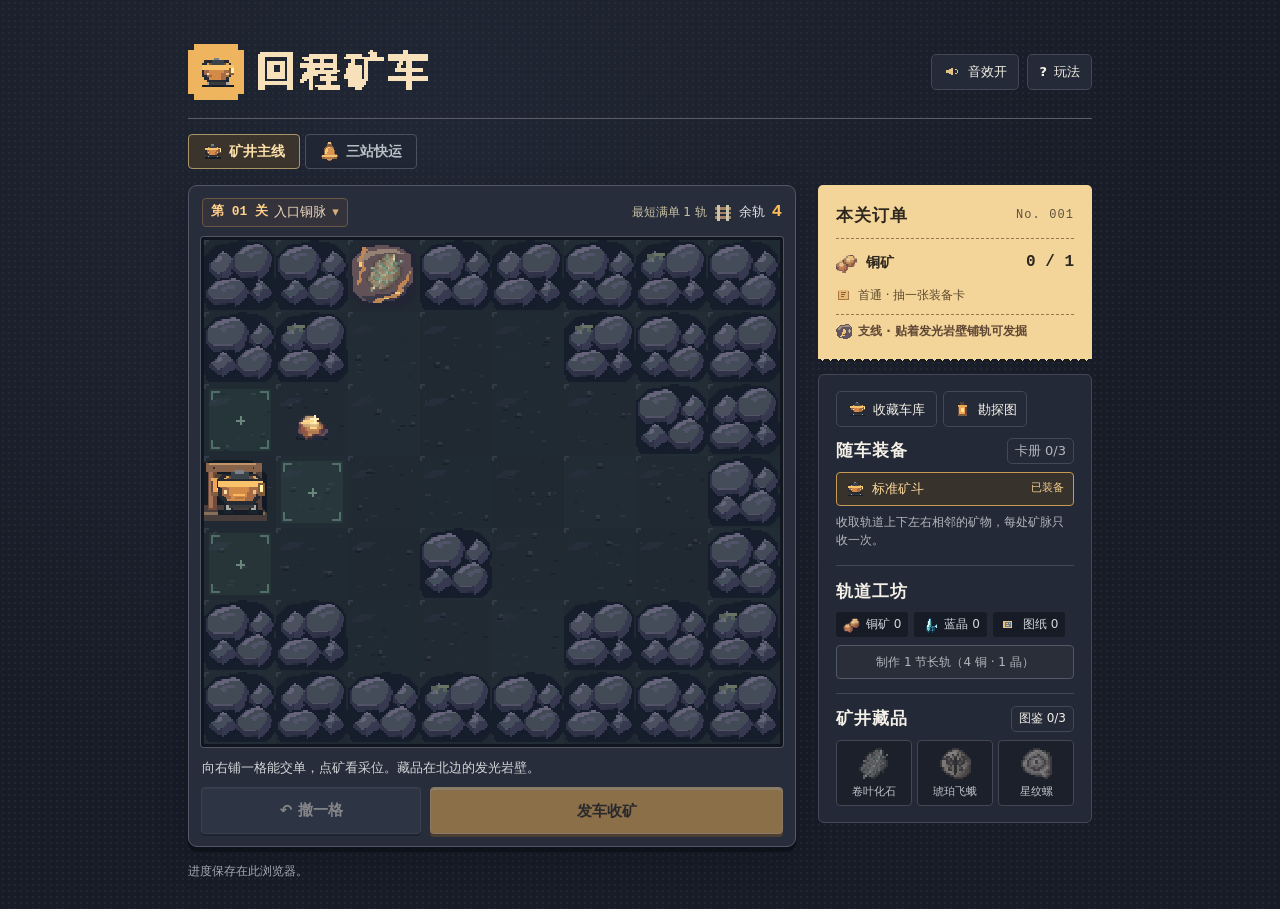
==== commit f9d6c1f1: "Enhance minecart audio and collection feedback" ====
--- a/outputs/回程矿车.html
+++ b/outputs/回程矿车.html
@@ -3073,7 +3073,20 @@
   const cardIcon = {long:'rail',coil:'copper',lens:'crystal'};
   const oreName = {copper:'铜矿',crystal:'蓝晶'};
   const reducedMotion = matchMedia('(prefers-reduced-motion: reduce)').matches;
-  let soundOn = false;
+  let soundOn = true;
+  try { soundOn=localStorage.getItem('minecart-sound')!=='off'; } catch {}
+  function unlockSound(){
+    if(!soundOn)return;
+    try{
+      const AudioEngine=window.AudioContext || window.webkitAudioContext;
+      if(!AudioEngine)return;
+      if(!soundContext)soundContext=new AudioEngine();
+      if(soundContext.state==='suspended')soundContext.resume().catch(()=>{});
+    }catch{}
+  }
+  document.addEventListener('pointerdown',unlockSound,{capture:true,passive:true});
+  document.addEventListener('keydown',unlockSound,true);
+  document.addEventListener('click',unlockSound,true);
   let soundContext;
   let animation = null;
   let lastFrame = 0;
@@ -3119,12 +3132,12 @@
     c.putImageData(image,0,0);
   }
 
-  function tone(freq,seconds=0.07,type='triangle',level=0.035){
-    if(!soundOn || !soundContext) return;
+  function tone(freq,seconds=0.09,type='triangle',level=0.085,delay=0){
+    if(!soundOn || !soundContext || soundContext.state!=='running') return;
     try{
       const osc=soundContext.createOscillator(),gain=soundContext.createGain();
       osc.type=type; osc.frequency.value=freq;
-      const now=soundContext.currentTime;
+      const now=soundContext.currentTime+delay;
       gain.gain.setValueAtTime(0,now); gain.gain.linearRampToValueAtTime(level,now+0.008);
       gain.gain.exponentialRampToValueAtTime(0.001,now+seconds);
       osc.connect(gain); gain.connect(soundContext.destination);
@@ -3132,6 +3145,8 @@
     }catch{}
   }
 
+  function chord(notes){notes.forEach((f,i)=>tone(f,.18,'triangle',.07,i*.085));}
+  function impact(canvas){if(!reducedMotion && canvas.animate)canvas.animate([{filter:'brightness(1.20)',transform:'translateY(1px)'},{filter:'brightness(1)',transform:'translateY(0)'}],{duration:210,easing:'ease-out'});}
   const same=(a,b)=>a.x===b.x && a.y===b.y;
   const key=p=>p.x+','+p.y;
   function makeOreFeedback(controller,reduced){
@@ -3322,7 +3337,7 @@
     const removed=game.state.path.length<previousLength;
     if(removed)feedback.clear();
     const reinforced=!removed && game.trackCost(x,y)===2;
-    tone(removed?180:reinforced?135:270+(game.state.path.length%6)*24);
+    tone(removed?180:reinforced?135:270+(game.state.path.length%6)*24,.075,'square',.045);if(!removed)tone(820,.035,'triangle',.035,.025);
     refresh(reinforced?'碎岩已加固，耗用 2 节轨道。':'',removed?null:previous);
   }
 
@@ -3344,7 +3359,7 @@
     feedback.clear();
     const response=game.dispatch();
     if(!response.ok){warn(response.reason);return;}
-    tone(190,0.14,'triangle',0.05);
+    chord([125,185,247]);impact(board);
     animation={started:performance.now(),result:response.result,interval:reducedMotion?70:205};
     drawnCell=-1;exitAnimation=false;refresh();
   }
@@ -3377,11 +3392,11 @@
         drawnCell=n;const counts={copper:0,crystal:0};
         v.collected.forEach(o=>counts[o.type]+=o.amount);
         drawOrder(game.state,counts);
-        if(current.ores.length)tone(330+([0,2,4,7,9,12][(v.collected.length-1)%6])*27,0.13);
+        if(current.ores.length){const f=440+([0,2,4,7,9,12][(v.collected.length-1)%6])*27;chord([f,f*1.5,f*2]);impact(board);}else tone(105,.045,'triangle',.025);
       }
       if(t>=steps.length+0.7 && !exitAnimation){
         exitAnimation=true;
-        queueMicrotask(()=>{animation=null;refresh();showResult();});
+        queueMicrotask(()=>{animation=null;refresh();chord(a.result.met?[392,523,659,784]:[330,247,165]);showResult();});
       }
     }
     feedback.apply(v,now);
@@ -3487,7 +3502,7 @@
     excavation.resolved=true;
     if(!r.ok || skipped){continueReturn();return;}
     const item=specimen(game.state.relic.id);
-    if(hit){tone(660,.17);cachedView.relicCollected=true;}
+    if(hit){chord([440,660,880]);cachedView.relicCollected=true;}
     else tone(145,.12);
     modalContent(hit?'发现'+item.name:'矿壳没有裂开',
       '<div class="dig-display">'+iconMarkup(hit?item.id:'relic')+'</div><p>'+
@@ -3648,6 +3663,8 @@
     const r=game.equip(b.dataset.equip || null);
     if(!r.ok){warn(r.reason);return;}tone(420);refresh();
   };
+  q('#audio span').textContent=soundOn?'音效开':'音效关';
+  q('#audio').setAttribute('aria-pressed',String(soundOn));
   q('#audio').onclick=()=>{
     try{
       const AudioEngine=window.AudioContext || window.webkitAudioContext;
@@ -3655,6 +3672,8 @@
       if(!soundContext)soundContext=new AudioEngine();
       if(soundContext.state==='suspended')soundContext.resume().catch(()=>{});
       soundOn=!soundOn;
+      try{localStorage.setItem('minecart-sound',soundOn?'on':'off');}catch{}
+      if(soundOn)unlockSound();
       q('#audio span').textContent=soundOn?'音效开':'音效关';
       q('#audio').setAttribute('aria-pressed',String(soundOn));tone(460,.09);
     }catch{warn('当前浏览器无法启用音效。');}
@@ -4180,7 +4199,7 @@
     if(dialog.open)dialog.close();
     feedback.clear();
     animation={start:performance.now(),steps:response.result.steps,frame:-1};
-    ui.tone(185,.13);
+    ui.tone(125,.13,'triangle',.08);ui.tone(247,.16,'triangle',.07,.10);
     refresh(response.result.timeout?'发车铃响，按当前线路交货。':'矿车正在沿原路收矿。');
   }
 
@@ -4191,7 +4210,7 @@
       const steps=animation.steps;
       const t=Math.max(0,(now-animation.start)/(reduced?45:140));
       const n=ui.returnFrame(v,steps,t);
-      if(n!==animation.frame && steps[n].ores.length)ui.tone(420+24*n,.08);
+      if(n!==animation.frame){if(steps[n].ores.length){ui.tone(420+24*n,.13);ui.tone(840+48*n,.15,'triangle',.055,.075);if(!reduced && board.animate)board.animate([{filter:'brightness(1.2)'},{filter:'brightness(1)'}],{duration:210});}else ui.tone(105,.04,'triangle',.025);}
       animation.frame=n;
       if(t>=steps.length+.4){
         animation=null;
@@ -4226,7 +4245,7 @@
     if(action.expired){beginReturn(action);return;}
     if(action.ok){
       if(s().path.length<length)feedback.clear();
-      ui.tone(265+14*s().path.length);
+      ui.tone(265+14*s().path.length,.075,'square',.045);
     }
     refresh(action.ok?'':action.reason,action.ok && s().path.length>length?previous:null);
   }
